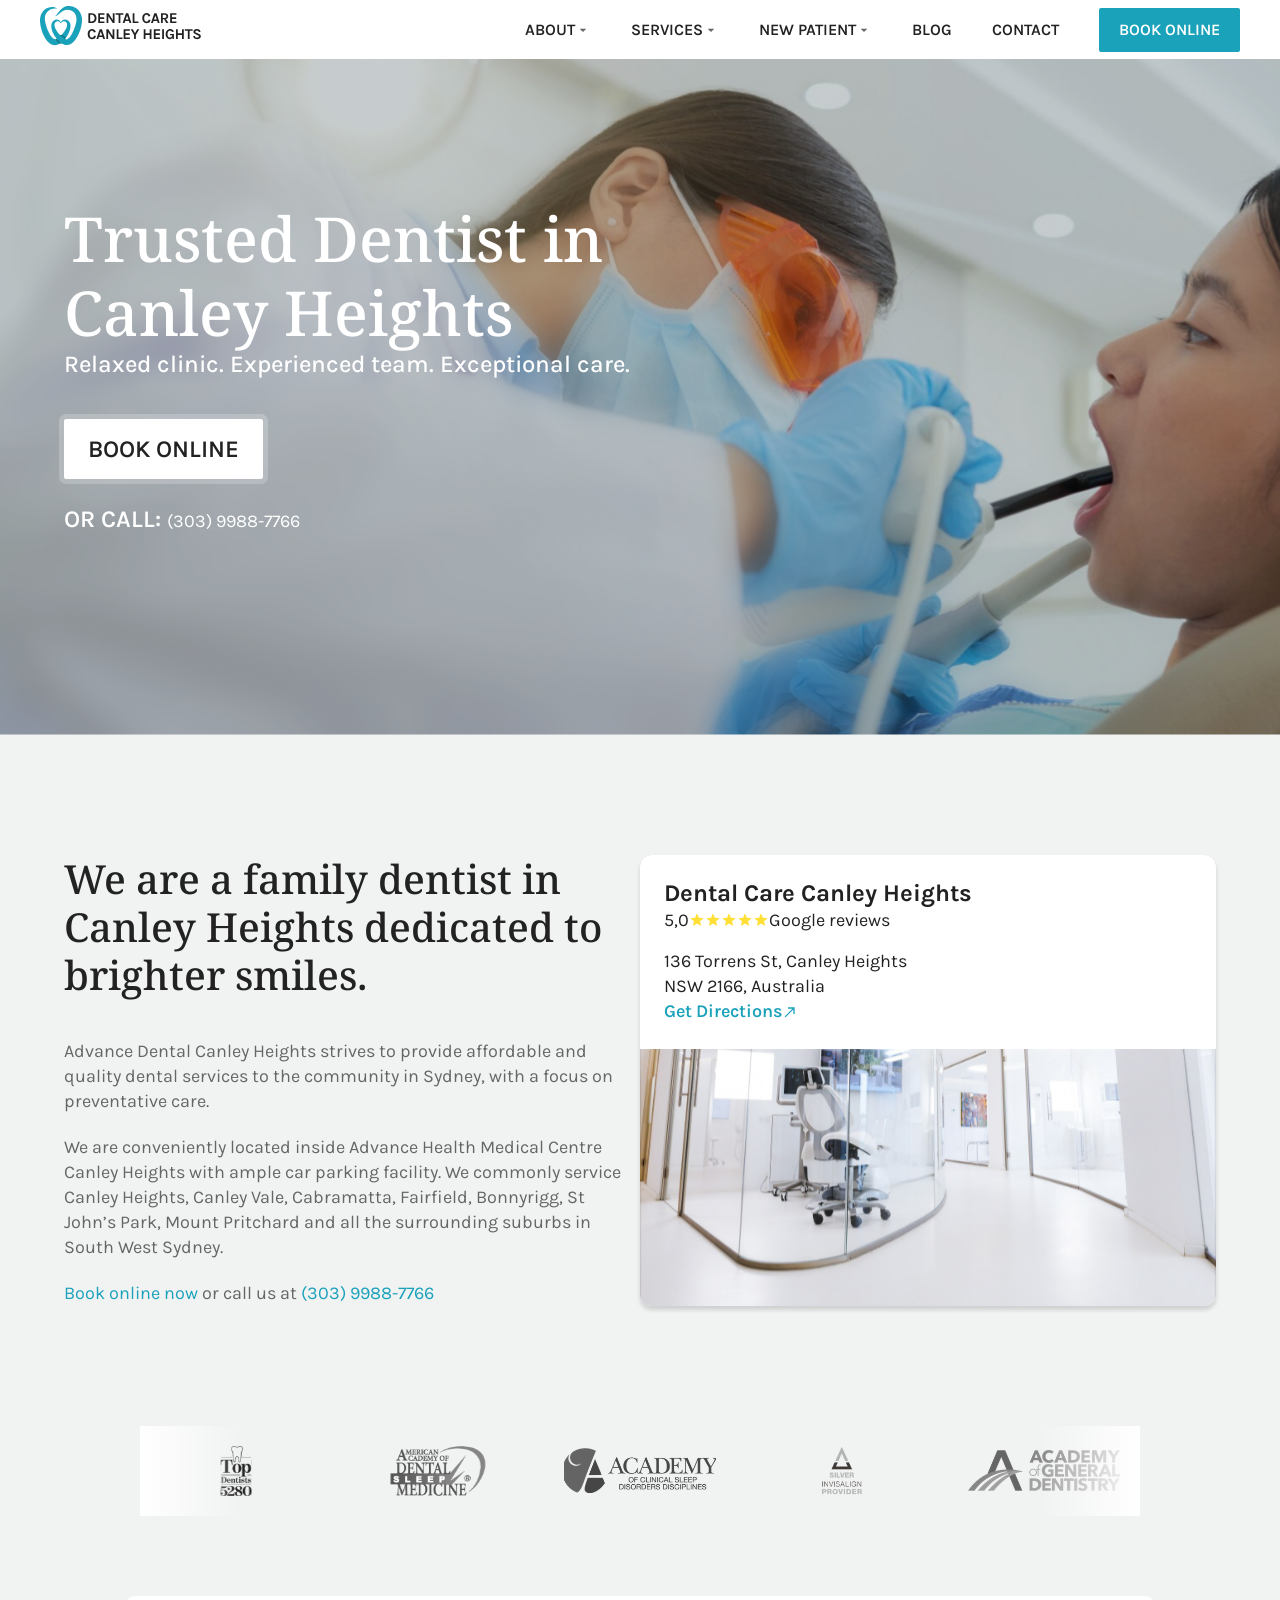
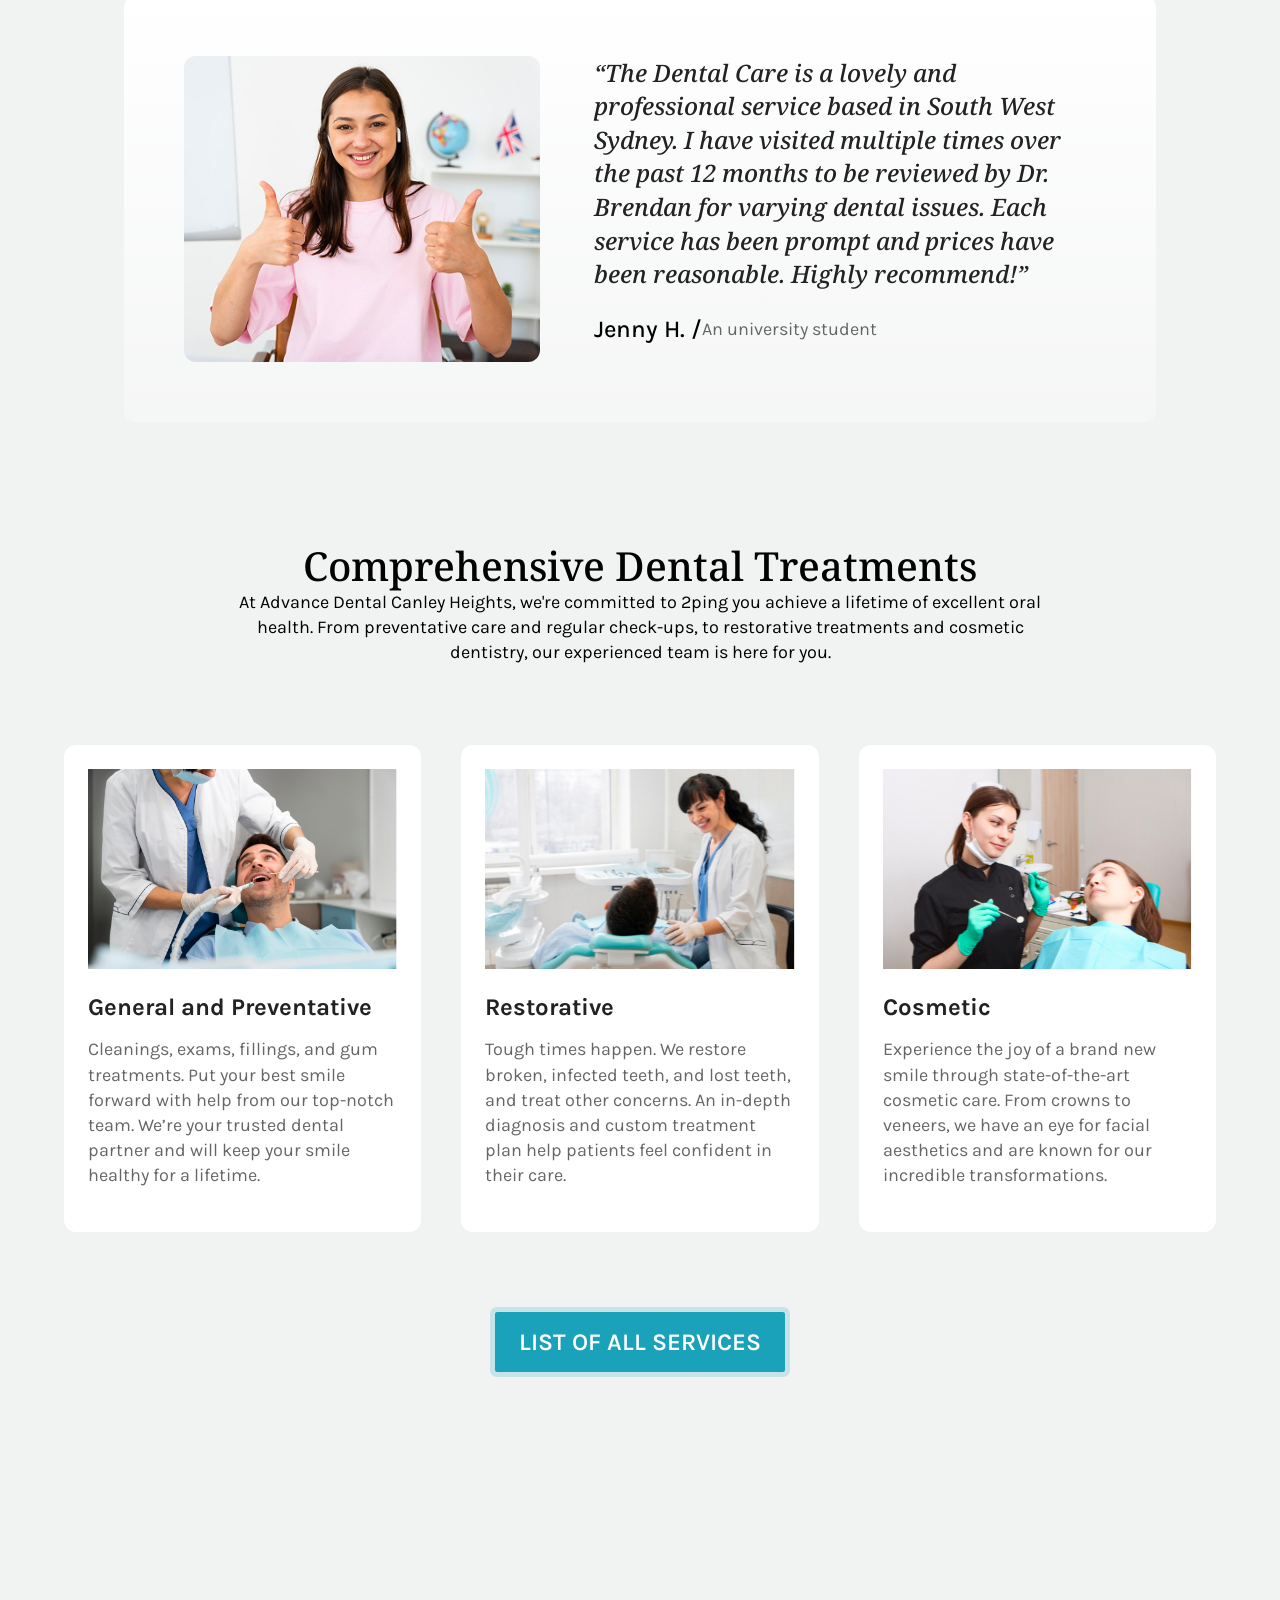
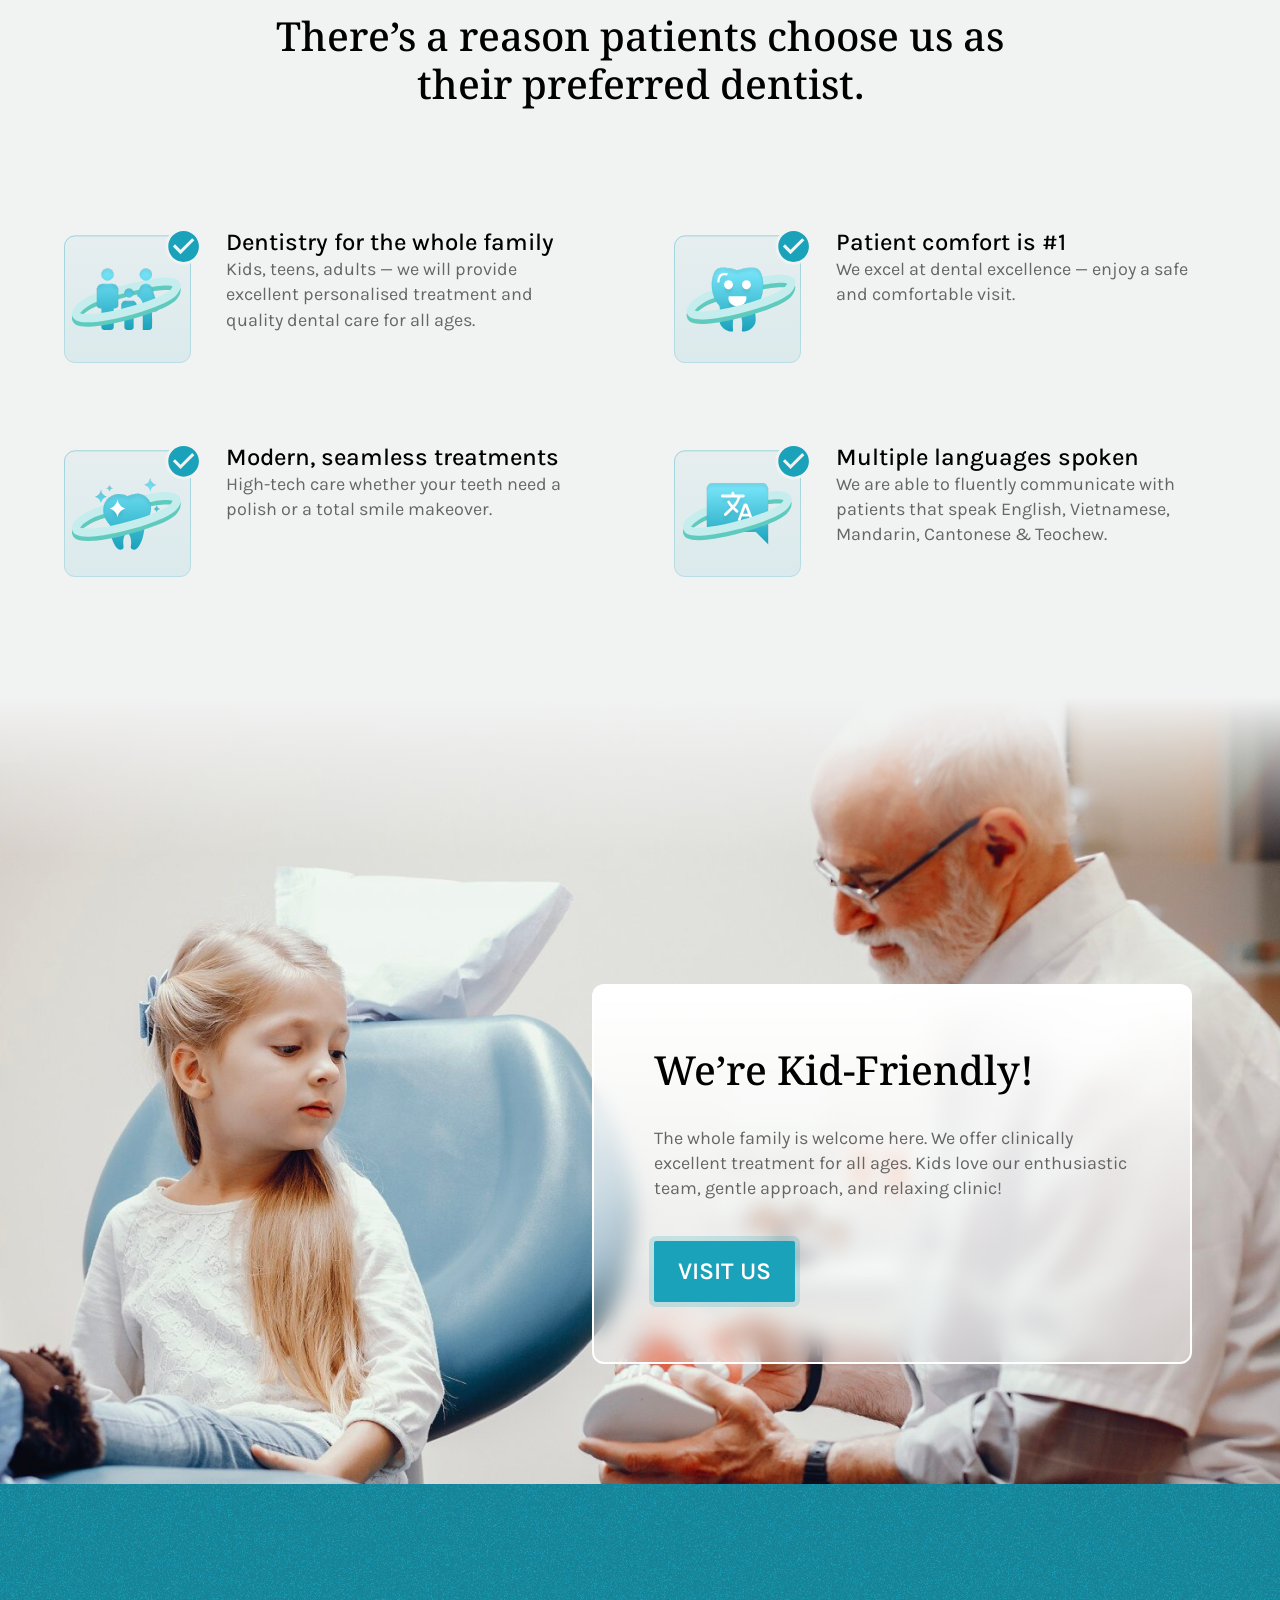
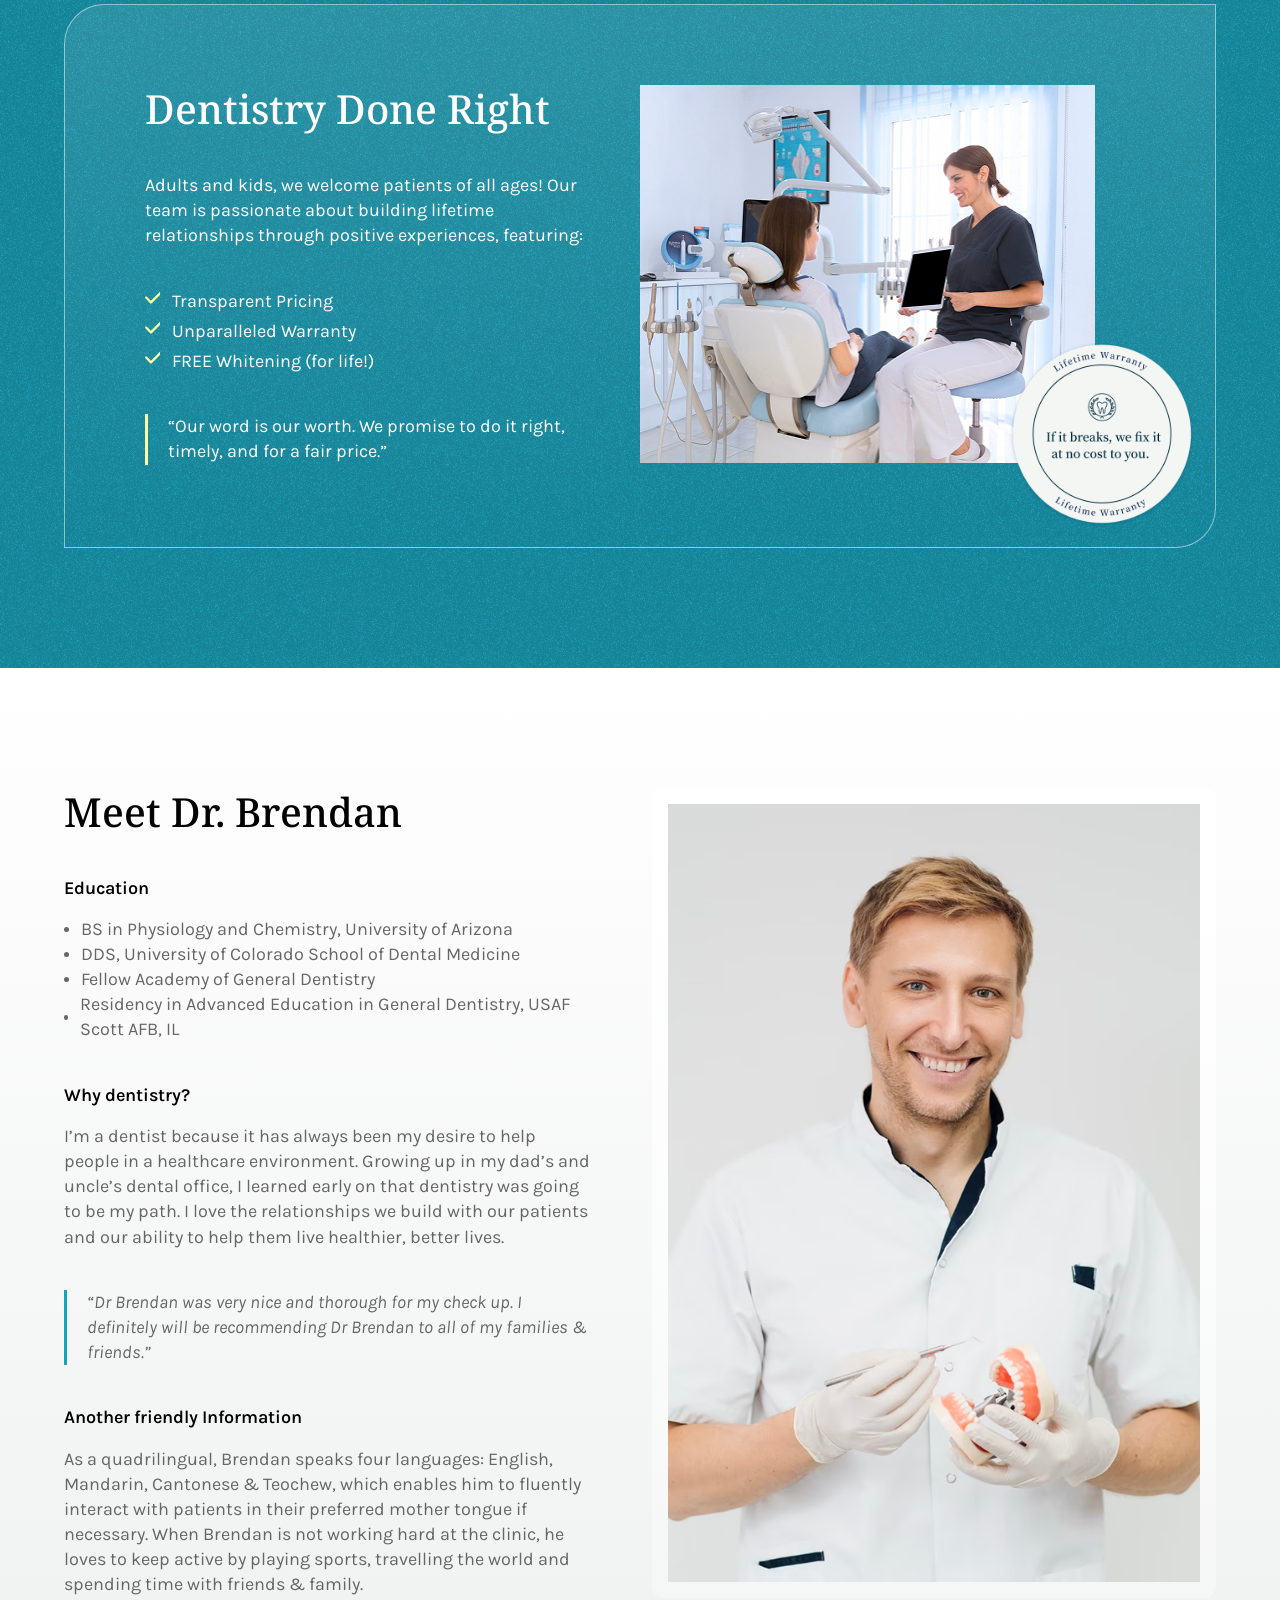
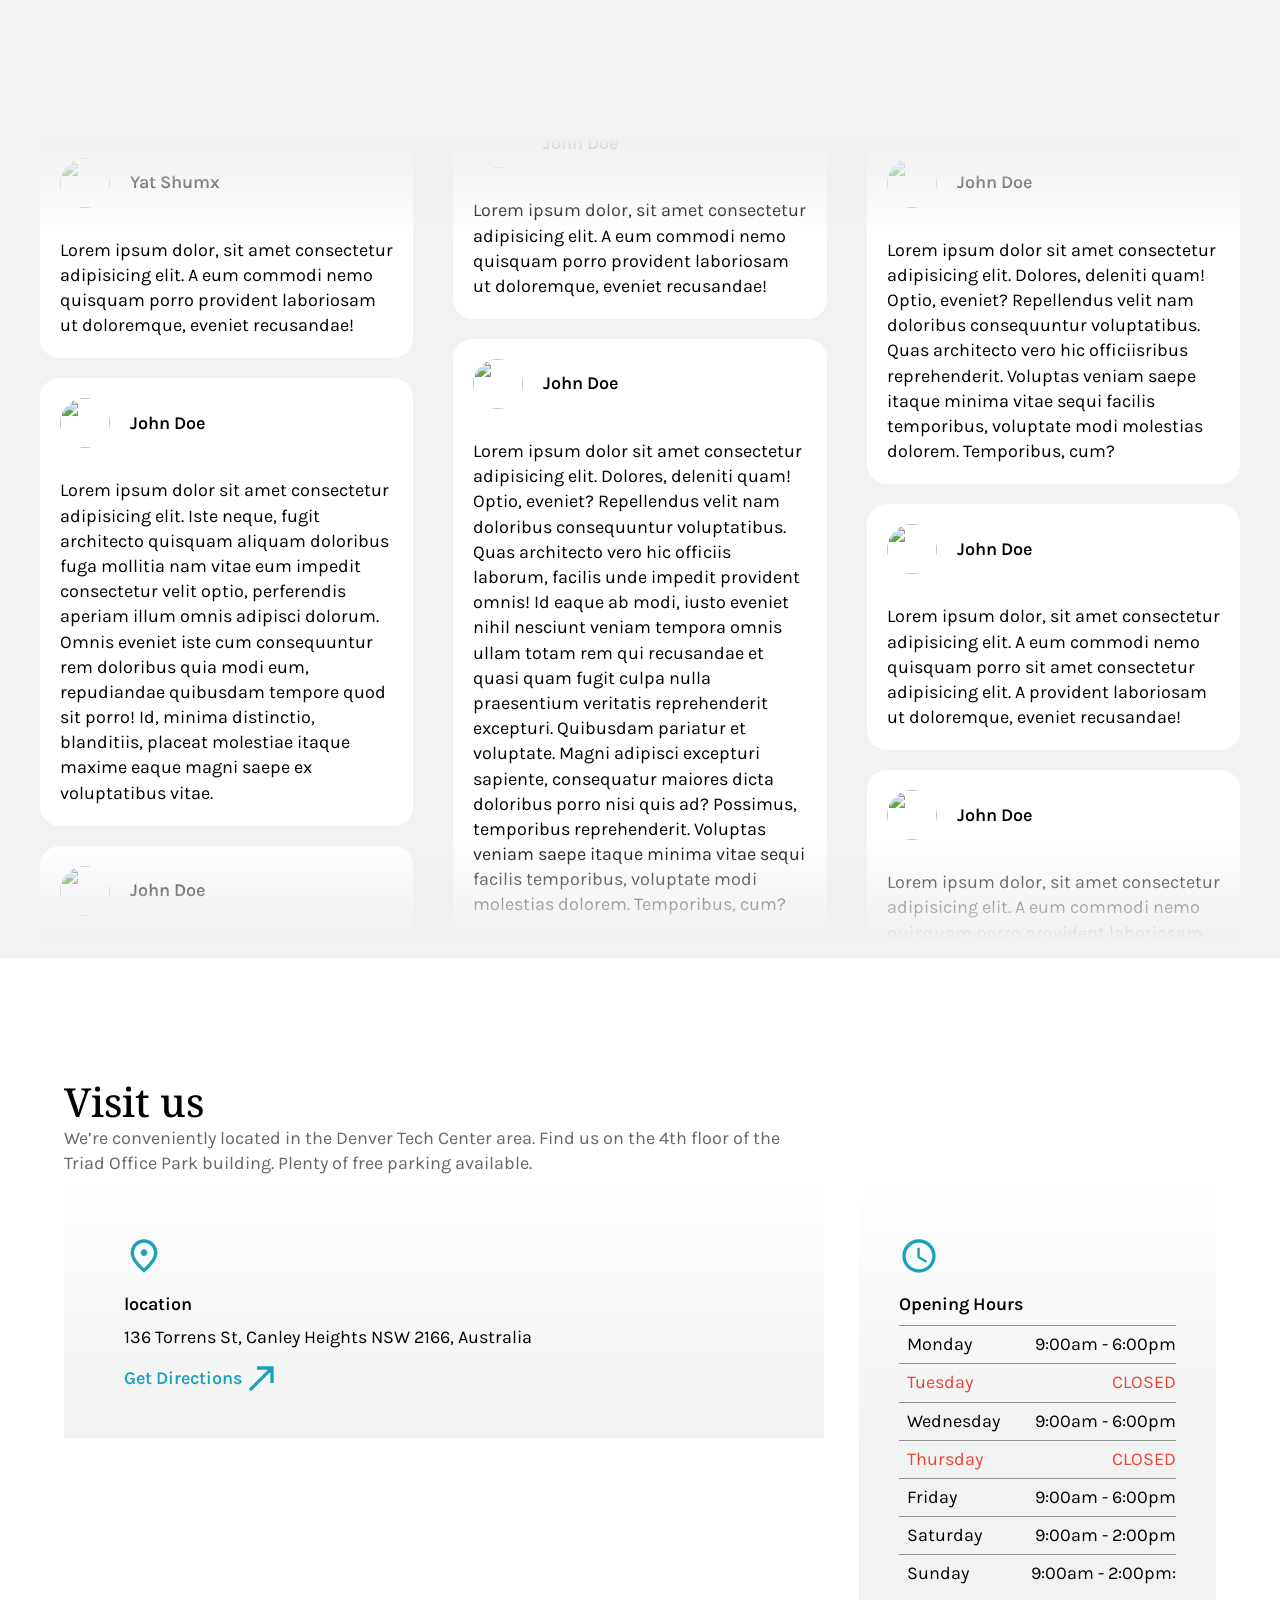
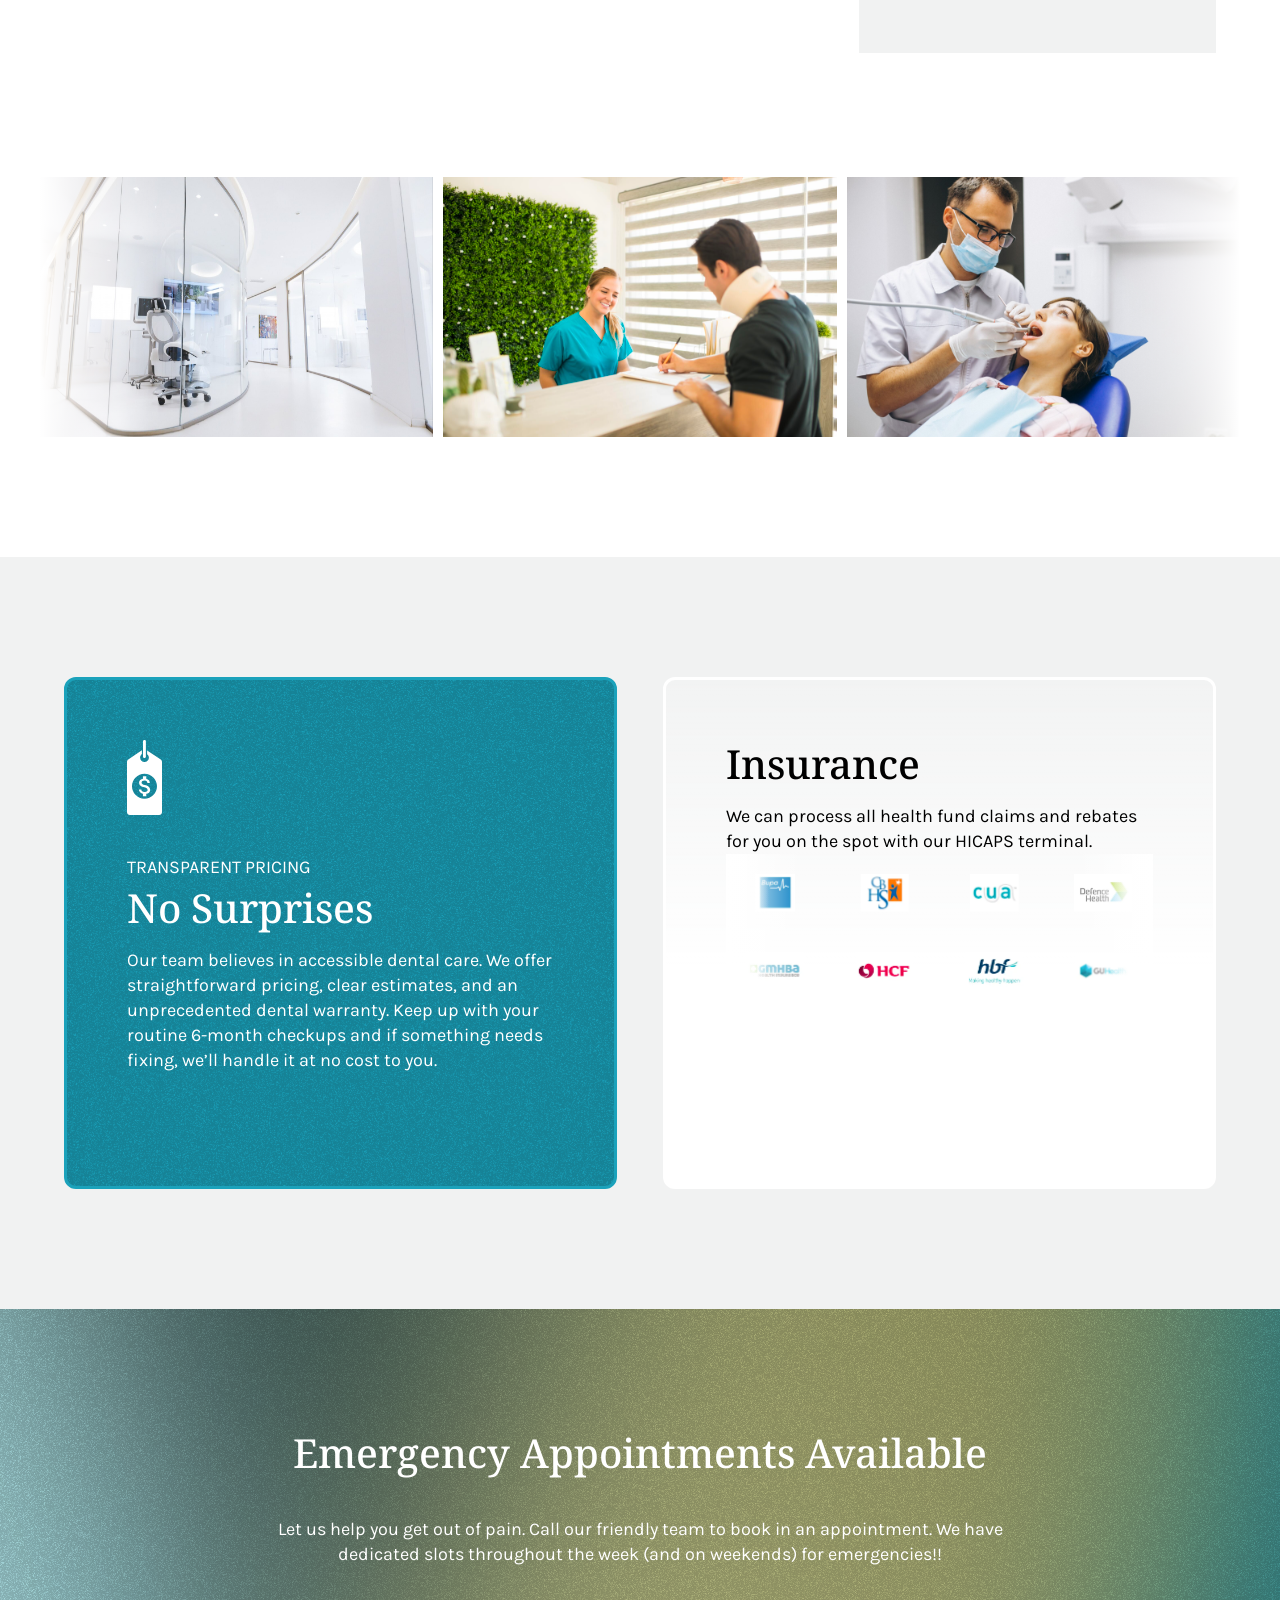
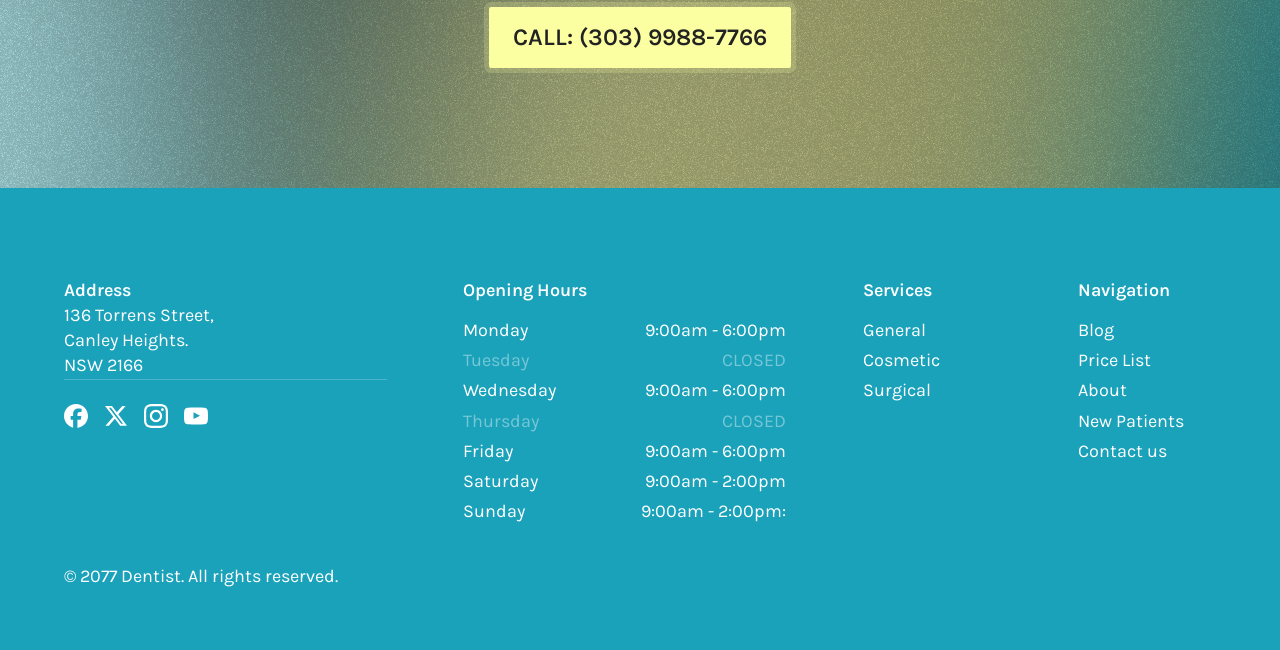
==== index.html @ 6cb570ab "Update index.html" ====
<!DOCTYPE html>
<html lang="en">

<head>
    <meta charset="UTF-8">
    <meta name="viewport" content="width=device-width, initial-scale=1.0">
    <title>Home 2</title>
    <link rel="stylesheet" href="/style/pages/home.css">
    <link rel="icon" type="image/png" href="/images/site-icone.svg">
</head>

<body>
    <header>
        <div class="box">
            <div class="logo">
                <a href="">
                    <img src="images/logo.svg" alt="">
                </a>
            </div>
            <div class="nav-button">
                <div class="dropdown">
                    <a href="/pages/about-the-clinic.html">about <img src="images/triengle.svg" alt=""></a>
                    <div class="dropdown-items">
                        <a href="/pages/about-price-guid.html">price-guid</a>
                        <a href="/pages/career.html">career</a>
                    </div>
                </div>
                <div class="dropdown">
                    <a href="/pages/service.html">Services <img src="images/triengle.svg" alt=""></a>
                    <div class="dropdown-items">
                        <a href="/pages/patient-comfort.html">patient comfort</a>
                        <a href="/pages/contact.html">contact</a>
                    </div>
                </div>
                <div class="dropdown">
                    <a href="">New Patient <img src="/images/triengle.svg" alt=""></a>
                    <div class="dropdown-items">
                        <a href="">service 1</a>
                        <a href="">service 2</a>
                        <a href="">service 3</a>
                    </div>
                </div> <a href="">Blog </a>
                <a href="/pages/contact.html">contact </a>
                <a class="btn btn-header">
                    Book Online
                </a>
            </div>
        </div>
    </header>
    <div class="hero">
        <div class="box">
            <div class="content">
                <div class="h1-p">
                    <h1>Trusted Dentist in Canley Heights</h1>
                    <p class="text-big">Relaxed clinic. Experienced team. Exceptional care.</p>
                </div>
                <div class="button-p">
                    <a href="/pages/contact.html" class="btn btn-main">Book online</a>
                    <p>Or call: <a href="tel:303099887766">(303) 9988-7766</a></p>
                </div>
            </div>
        </div>
    </div>
    <div class="assessments">
        <div class="box">
            <div class="left">
                <h2>We are a family dentist in Canley Heights dedicated to brighter smiles. </h2>
                <div class="p">
                    <p class="text">Advance Dental Canley Heights strives to provide affordable and quality dental
                        services to the
                        community in Sydney, with a focus on preventative care. </p>
                    <p class="text">We are conveniently located inside Advance Health Medical Centre Canley
                        Heights with
                        ample car
                        parking facility. We commonly service Canley Heights, Canley Vale, Cabramatta, Fairfield,
                        Bonnyrigg,
                        St John’s Park, Mount Pritchard and all the surrounding suburbs in South West Sydney.</p>
                    <p class="text"><a href="">Book online now</a> or call us at <a href="tel:303 9988-7766">(303)
                            9988-7766</a></p>
                </div>
            </div>
            <div class="right">
                <div class="item2">
                    <img src="/images/Dental Care Canley Heights.svg" alt="">
                </div>
                <div class="item">
                    <div class="top">
                        <h3>Dental Care Canley Heights</h3>
                        <p class="text">5,0 <img src="images/stars.svg"> Google reviews</p>
                    </div>
                    <div class="bottom">
                        <p class="text">136 Torrens St, Canley Heights NSW 2166, Australia</p>
                        <a href="">Get Directions <img src="images/arrow-top-right.svg" alt=""></a>
                    </div>
                </div>
            </div>
        </div>
    </div>
    <div id="main-slider">
        <div class="slider-wrapper">
            <div class="slider">
                <div class="slide"><img src="images/slider-img1.svg" alt=""></div>
                <div class="slide"><img src="images/slider-img2.svg" alt=""></div>
                <div class="slide"><img src="images/slider-img3.svg" alt=""></div>
                <div class="slide"><img src="images/slider-img4.svg" alt=""></div>
                <div class="slide"><img src="images/slider-img5.svg" alt=""></div>

                <div class="slide"><img src="images/slider-img1.svg" alt=""></div>
                <div class="slide"><img src="images/slider-img2.svg" alt=""></div>
                <div class="slide"><img src="images/slider-img3.svg" alt=""></div>
                <div class="slide"><img src="images/slider-img4.svg" alt=""></div>
                <div class="slide"><img src="images/slider-img5.svg" alt=""></div>
            </div>
        </div>
    </div>
    <div class="quote">
        <div class="box">
            <div class="left">
                <img src="images/Jenny-H.png" alt="">
            </div>
            <div class="right">
                <h5><span>“</span>The Dental Care is a lovely and professional service based in South West Sydney. I
                    have visited multiple times over the past 12 months to be reviewed by Dr. Brendan for varying
                    dental
                    issues. Each service has been prompt and prices have been reasonable. Highly recommend!”</h5>
                <div class="p">
                    <p class="text-big">Jenny H. /</p>
                    <p class="text">An university student</p>
                </div>
            </div>
        </div>
    </div>
    <div class="Dental-Treatments">
        <div class="box">
            <div class="h2-p">
                <h2>Comprehensive Dental Treatments</h2>
                <p class="text">At Advance Dental Canley Heights, we're committed to 2ping you achieve a lifetime
                    of excellent oral health. From preventative care and regular check-ups, to restorative
                    treatments and cosmetic dentistry, our experienced team is here for you.</p>
            </div>
            <div class="items">
                <div class="item"><img src="images/dental-image1.svg" alt="">
                    <div class="h3-p">
                        <h3>General and Preventative</h3>
                        <p class="text">Cleanings, exams, fillings, and gum treatments. Put your best smile forward with
                            help from our top-notch team. We’re your trusted dental partner and will keep your smile
                            healthy for a lifetime.</p>
                    </div>
                </div>
                <div class="item"><img src="images/dental-image2.svg" alt="">
                    <div class="h3-p">
                        <h3>Restorative </h3>
                        <p class="text">Tough times happen. We restore broken, infected teeth, and lost teeth, and treat
                            other concerns. An in-depth diagnosis and custom treatment plan help patients feel confident
                            in their care.</p>
                    </div>
                </div>
                <div class="item"><img src="images/dental-image3.svg" alt="">
                    <div class="h3-p">
                        <h3>Cosmetic</h3>
                        <p class="text">Experience the joy of a brand new smile through state-of-the-art cosmetic care.
                            From crowns to veneers, we have an eye for facial aesthetics and are known for our
                            incredible transformations.</p>
                    </div>
                </div>
            </div>
            <a href="/pages/contact.html" class="btn btn-secondary">List of all services</a>
        </div>
    </div>
    <div class="why-choose-us">
        <div class="box">
            <h2>There’s a reason patients choose us as their preferred dentist.</h2>
            <div class="items">
                <div class="item item4">
                    <img src="images/book-online-image1.svg" alt="">
                    <div class="text-big-text">
                        <p class="text-big">Dentistry for the whole family</p>
                        <p class="text">Kids, teens, adults — we will provide excellent personalised treatment and
                            quality dental care for all ages.</p>
                        </p>
                    </div>
                </div>
                <div class="item item4">
                    <img src="images/book-online-image2.svg" alt="">
                    <div class="text-big-text">
                        <p class="text-big">Patient comfort is #1</p>
                        <p class="text">We excel at dental excellence — enjoy a safe and comfortable visit.</p>
                    </div>
                </div>
                <div class="item item4">
                    <img src="images/book-online-image4.svg" alt="">
                    <div class="text-big-text">
                        <p class="text-big">Modern, seamless treatments</p>
                        <p class="text">High-tech care whether your teeth need a polish or a total smile makeover.
                        </p>
                    </div>
                </div>
                <div class="item item4">
                    <img src="images/book-online-image3.svg" alt="">
                    <div class="text-big-text">
                        <p class="text-big">Multiple languages spoken</p>
                        <p class="text">We are able to fluently communicate with patients that speak English,
                            Vietnamese, Mandarin, Cantonese & Teochew.</p>
                        </p>
                    </div>
                </div>
            </div>
        </div>
    </div>
    <div class="kid-friendly">
        <div class="box">
            <div class="item">
                <div class="h2-p">
                    <h2>We’re Kid-Friendly!</h2>
                    <p class="text">The whole family is welcome here. We offer clinically excellent treatment for
                        all ages. Kids love our enthusiastic team, gentle approach, and relaxing clinic!</p>
                </div>
                <a href="/pages/contact.html" class="btn btn-secondary">Visit Us</a>
            </div>
        </div>
    </div>
    <div class="Dentistry-Done-Right">
        <div class="box">
            <div class="left">
                <h2>Dentistry Done Right</h2>
                <p class="text">Adults and kids, we welcome patients of all ages! Our team is passionate about
                    building lifetime relationships through positive experiences, featuring:</p>
                <ul class="bullet-yellow">
                    <p class="text">Transparent Pricing</li>
                    <p class="text">Unparalleled Warranty</li>
                    <p class="text">FREE Whitening (for life!)</li>
                </ul>
                <div class="item">
                    <p class="text">“Our word is our worth. We promise to do it right, timely, and for a fair
                        price.”</p>
                </div>
            </div>
            <div class="right">
                <img src="images/Dentistry-done-right-img.png" alt="">
            </div>
            <div class="img">
                <img src="images/Dentistry-done-right-img2.svg" alt="">
            </div>
        </div>
    </div>
    <div class="Dr-Brendan">
        <div class="box">
            <div class="left">
                <h2>Meet Dr. Brendan</h2>
                <div class="text text1">
                    <h6>Education</h6>
                    <div class="li">
                        <li>BS in Physiology and Chemistry, University of Arizona</li>
                        <li>DDS, University of Colorado School of Dental Medicine</li>
                        <li>Fellow Academy of General Dentistry</li>
                        <li class="li4">Residency in Advanced Education in General Dentistry, USAF Scott AFB, IL
                        </li>
                    </div>
                </div>
                <div class="text text2">
                    <h6>Why dentistry?</h6>
                    <p class="text">
                        I’m a dentist because it has always been my desire to help people in a healthcare
                        environment. Growing up in my dad’s and uncle’s dental office, I learned early on that
                        dentistry was going to be my path. I love the relationships we build with our patients and
                        our ability to help them live healthier, better lives.
                    </p>
                </div>
                <div class="text text3">
                    <p class="text">“Dr Brendan was very nice and thorough for my check up. I definitely will be
                        recommending Dr Brendan to all of my families & friends.”</p>
                </div>
                <div class="text text4">
                    <h6>Another friendly Information</h6>
                    <p class="text">As a quadrilingual, Brendan speaks four languages: English, Mandarin, Cantonese
                        & Teochew, which enables him to fluently interact with patients in their preferred mother
                        tongue if necessary. When Brendan is not working hard at the clinic, he loves to keep active
                        by playing sports, travelling the world and spending time with friends & family.</p>
                </div>
            </div>
            <div class="right">
                <img src="images/Dr-Brendan-full-image.png" alt="">
            </div>
        </div>
    </div>
    <main>
        <div class="box">
            <div class="col col1">
                <div class="wrapper">
                    <div class="reviews">
                        <div class="review">
                            <div class="header"><img
                                    src="https://img.magnific.com/free-photo/portrait-white-man-isolated_53876-40306.jpg?semt=ais_hybrid&w=740&q=80"
                                    alt="">
                                <h6>Yat Shumx</h6>
                            </div>
                            <p class="text">Lorem ipsum dolor, sit amet consectetur adipisicing elit. A eum commodi nemo
                                quisquam
                                porro
                                provident laboriosam ut doloremque, eveniet recusandae!</p>
                        </div>
                        <div class="review">
                            <div class="header"><img
                                    src="https://img.magnific.com/free-photo/portrait-white-man-isolated_53876-40306.jpg?semt=ais_hybrid&w=740&q=80"
                                    alt="">
                                <h6>John Doe</h6>
                            </div>
                            <p class="text">Lorem ipsum dolor sit amet consectetur adipisicing elit. Iste neque, fugit
                                architecto
                                quisquam
                                aliquam doloribus fuga mollitia nam vitae eum impedit consectetur velit optio,
                                perferendis
                                aperiam illum omnis adipisci dolorum.
                                Omnis eveniet iste cum consequuntur rem doloribus quia modi eum, repudiandae quibusdam
                                tempore
                                quod sit porro! Id, minima distinctio, blanditiis, placeat molestiae itaque maxime eaque
                                magni
                                saepe ex voluptatibus vitae.</p>
                        </div>
                        <div class="review">
                            <div class="header"><img
                                    src="https://img.magnific.com/free-photo/portrait-white-man-isolated_53876-40306.jpg?semt=ais_hybrid&w=740&q=80"
                                    alt="">
                                <h6>John Doe</h6>
                            </div>
                            <p class="text">Lorem ipsum dolor sit amet consectetur adipisicing elit. Dolores, deleniti
                                quam! Optio,
                                eveniet?
                                Repellendus velit nam doloribus consequuntur voluptatibus. Quas architecto vero hic
                                officiis
                                laborum, facilis unde impedit provident omnis!
                                Id eaque ab modi, iusto eveniet nihil nesciunt veniam tempora omnis ullam totam rem qui
                                recusandae et quasi quam fugit culpa nulla praesentium veritatis reprehenderit
                                excepturi.
                                Quibusdam pariatur et voluptate.
                                Magni adipisci excepturi sapiente, consequatur maiores dicta doloribus porro nisi quis
                                ad?
                                Possimus, temporibus reprehenderit. Voluptas veniam saepe itaque minima vitae sequi
                                facilis
                                temporibus, voluptate modi molestias dolorem. Temporibus, cum?</p>
                        </div>
                        <div class="review">
                            <div class="header"><img
                                    src="https://img.magnific.com/free-photo/portrait-white-man-isolated_53876-40306.jpg?semt=ais_hybrid&w=740&q=80"
                                    alt="">
                                <h6>John Doe</h6>
                            </div>
                            <p class="text">Lorem ipsum dolor, sit amet consectetur adipisicing elit. A eum commodi nemo
                                quisquam
                                porro
                                provident laboriosam ut doloremque, eveniet recusandae!</p>
                        </div>
                    </div>
                    <div class="reviews">
                        <div class="review">
                            <div class="header"><img
                                    src="https://img.magnific.com/free-photo/portrait-white-man-isolated_53876-40306.jpg?semt=ais_hybrid&w=740&q=80"
                                    alt="">
                                <h6>John Doe</h6>
                            </div>
                            <p>Lorem ipsum dolor, sit amet consectetur adipisicing elit. A eum commodi nemo quisquam
                                porro
                                provident laboriosam ut doloremque, eveniet recusandae!</p>
                        </div>
                        <div class="review">
                            <div class="header"><img
                                    src="https://img.magnific.com/free-photo/portrait-white-man-isolated_53876-40306.jpg?semt=ais_hybrid&w=740&q=80"
                                    alt="">
                                <h6>John Doe</h6>
                            </div>
                            <p class="text">Lorem ipsum dolor sit amet consectetur adipisicing elit. Iste neque, fugit
                                architecto
                                quisquam
                                aliquam doloribus fuga mollitia nam vitae eum impedit consectetur velit optio,
                                perferendis
                                aperiam illum omnis adipisci dolorum.
                                Omnis eveniet iste cum consequuntur rem doloribus quia modi eum, repudiandae quibusdam
                                tempore
                                quod sit porro! Id, minima distinctio, blanditiis, placeat molestiae itaque maxime eaque
                                magni
                                saepe ex voluptatibus vitae.</p>
                        </div>
                        <div class="review">
                            <div class="header"><img
                                    src="https://img.magnific.com/free-photo/portrait-white-man-isolated_53876-40306.jpg?semt=ais_hybrid&w=740&q=80"
                                    alt="">
                                <h6>John Doe</h6>
                            </div>
                            <p class="text">Lorem ipsum dolor sit amet consectetur adipisicing elit. Dolores, deleniti
                                quam! Optio,
                                eveniet?
                                Repellendus velit nam doloribus consequuntur voluptatibus. Quas architecto vero hic
                                officiis
                                laborum, facilis unde impedit provident omnis!
                                Id eaque ab modi, iusto eveniet nihil nesciunt veniam tempora omnis ullam totam rem qui
                                recusandae et quasi quam fugit culpa nulla praesentium veritatis reprehenderit
                                excepturi.
                                Quibusdam pariatur et voluptate.
                                Magni adipisci excepturi sapiente, consequatur maiores dicta doloribus porro nisi quis
                                ad?
                                Possimus, temporibus reprehenderit. Voluptas veniam saepe itaque minima vitae sequi
                                facilis
                                temporibus, voluptate modi molestias dolorem. Temporibus, cum?</p>
                        </div>
                        <div class="review">
                            <div class="header"><img
                                    src="https://img.magnific.com/free-photo/portrait-white-man-isolated_53876-40306.jpg?semt=ais_hybrid&w=740&q=80"
                                    alt="">
                                <h6>John Doe</h6>
                            </div>
                            <p class="text">Lorem ipsum dolor, sit amet consectetur adipisicing elit. A eum commodi nemo
                                quisquam
                                porro
                                provident laboriosam ut doloremque, eveniet recusandae!</p>
                        </div>
                    </div>
                </div>
            </div>
            <div class="col col2">
                <div class="wrapper">
                    <div class="reviews">
                        <div class="review">
                            <div class="header"><img
                                    src="https://img.magnific.com/free-photo/portrait-white-man-isolated_53876-40306.jpg?semt=ais_hybrid&w=740&q=80"
                                    alt="">
                                <h6>John Doe</h6>
                            </div>
                            <p class="text">Lorem ipsum dolor sit amet consectetur adipisicing elit. Iste neque, fugit
                                architecto
                                quisquam
                                aliquam doloribus fuga mollitia nam vitae eum impedit consectetur velit optio,
                                perferendis
                                aperiam illum omnis adipisci dolorum.
                                Omnis eveniet iste cum consequuntur rem doloribus quia modi eum, repudiandae quibusdam
                                tempore
                                quod sit porro! Id, minima distinctio, blanditiis, placeat molestiae itaque maxime eaque
                                magni
                                saepe ex voluptatibus vitae.</p>
                        </div>
                        <div class="review">
                            <div class="header"><img
                                    src="https://img.magnific.com/free-photo/portrait-white-man-isolated_53876-40306.jpg?semt=ais_hybrid&w=740&q=80"
                                    alt="">
                                <h6>John Doe</h6>
                            </div>
                            <p>Lorem ipsum dolor, sit amet consectetur adipisicing elit. A eum commodi nemo quisquam
                                porro
                                provident laboriosam ut doloremque, eveniet recusandae!</p>
                        </div>
                        <div class="review">
                            <div class="header"><img
                                    src="https://img.magnific.com/free-photo/portrait-white-man-isolated_53876-40306.jpg?semt=ais_hybrid&w=740&q=80"
                                    alt="">
                                <h5>John Doe</h5>
                            </div>
                            <p class="text">Lorem ipsum dolor, sit amet consectetur adipisicing elit. A eum commodi nemo
                                quisquam
                                porro
                                provident laboriosam ut doloremque, eveniet recusandae!</p>
                        </div>
                        <div class="review">
                            <div class="header"><img
                                    src="https://img.magnific.com/free-photo/portrait-white-man-isolated_53876-40306.jpg?semt=ais_hybrid&w=740&q=80"
                                    alt="">
                                <h6>John Doe</h6>
                            </div>
                            <p class="text">Lorem ipsum dolor sit amet consectetur adipisicing elit. Dolores, deleniti
                                quam! Optio,
                                eveniet?
                                Repellendus velit nam doloribus consequuntur voluptatibus. Quas architecto vero hic
                                officiis
                                laborum, facilis unde impedit provident omnis!
                                Id eaque ab modi, iusto eveniet nihil nesciunt veniam tempora omnis ullam totam rem qui
                                recusandae et quasi quam fugit culpa nulla praesentium veritatis reprehenderit
                                excepturi.
                                Quibusdam pariatur et voluptate.
                                Magni adipisci excepturi sapiente, consequatur maiores dicta doloribus porro nisi quis
                                ad?
                                Possimus, temporibus reprehenderit. Voluptas veniam saepe itaque minima vitae sequi
                                facilis
                                temporibus, voluptate modi molestias dolorem. Temporibus, cum?</p>
                        </div>
                    </div>
                    <div class="reviews">
                        <div class="review">
                            <div class="header"><img
                                    src="https://img.magnific.com/free-photo/portrait-white-man-isolated_53876-40306.jpg?semt=ais_hybrid&w=740&q=80"
                                    alt="">
                                <h6>John Doe</h6>
                            </div>
                            <p class="text">Lorem ipsum dolor sit amet consectetur adipisicing elit. Iste neque, fugit
                                architecto
                                quisquam
                                aliquam doloribus fuga mollitia nam vitae eum impedit consectetur velit optio,
                                perferendis
                                aperiam illum omnis adipisci dolorum.
                                Omnis eveniet iste cum consequuntur rem doloribus quia modi eum, repudiandae quibusdam
                                tempore
                                quod sit porro! Id, minima distinctio, blanditiis, placeat molestiae itaque maxime eaque
                                magni
                                saepe ex voluptatibus vitae.</p>
                        </div>
                        <div class="review">
                            <div class="header"><img
                                    src="https://img.magnific.com/free-photo/portrait-white-man-isolated_53876-40306.jpg?semt=ais_hybrid&w=740&q=80"
                                    alt="">
                                <h6>John Doe</h6>
                            </div>
                            <p class="text">Lorem ipsum dolor, sit amet consectetur adipisicing elit. A eum commodi nemo
                                quisquam
                                porro
                                provident laboriosam ut doloremque, eveniet recusandae!</p>
                        </div>
                        <div class="review">
                            <div class="header"><img
                                    src="https://img.magnific.com/free-photo/portrait-white-man-isolated_53876-40306.jpg?semt=ais_hybrid&w=740&q=80"
                                    alt="">
                                <h6>John Doe</h6>
                            </div>
                            <p class="text">Lorem ipsum dolor, sit amet consectetur adipisicing elit. A eum commodi nemo
                                quisquam
                                porro
                                provident laboriosam ut doloremque, eveniet recusandae!</p>
                        </div>
                        <div class="review">
                            <div class="header"><img
                                    src="https://img.magnific.com/free-photo/portrait-white-man-isolated_53876-40306.jpg?semt=ais_hybrid&w=740&q=80"
                                    alt="">
                                <h6>John Doe</h6>
                            </div>
                            <p class="text">Lorem ipsum dolor sit amet consectetur adipisicing elit. Dolores, deleniti
                                quam! Optio,
                                eveniet?
                                Repellendus velit nam doloribus consequuntur voluptatibus. Quas architecto vero hic
                                officiis
                                laborum, facilis unde impedit provident omnis!
                                Id eaque ab modi, iusto eveniet nihil nesciunt veniam tempora omnis ullam totam rem qui
                                recusandae et quasi quam fugit culpa nulla praesentium veritatis reprehenderit
                                excepturi.
                                Quibusdam pariatur et voluptate.
                                Magni adipisci excepturi sapiente, consequatur maiores dicta doloribus porro nisi quis
                                ad?
                                Possimus, temporibus reprehenderit. Voluptas veniam saepe itaque minima vitae sequi
                                facilis
                                temporibus, voluptate modi molestias dolorem. Temporibus, cum?</p>
                        </div>
                    </div>
                </div>
            </div>
            <div class="col col3">
                <div class="wrapper">
                    <div class="reviews">
                        <div class="review">
                            <div class="header"><img
                                    src="https://img.magnific.com/free-photo/portrait-white-man-isolated_53876-40306.jpg?semt=ais_hybrid&w=740&q=80"
                                    alt="">
                                <h6>John Doe</h6>
                            </div>
                            <p class="text">Lorem ipsum dolor sit amet consectetur adipisicing elit. Dolores, deleniti
                                quam! Optio,
                                eveniet?
                                Repellendus velit nam doloribus consequuntur voluptatibus. Quas architecto vero hic
                                officiisribus reprehenderit. Voluptas veniam saepe itaque minima vitae sequi
                                facilis
                                temporibus, voluptate modi molestias dolorem. Temporibus, cum?</p>
                        </div>
                        <div class="review">
                            <div class="header"><img
                                    src="https://img.magnific.com/free-photo/portrait-white-man-isolated_53876-40306.jpg?semt=ais_hybrid&w=740&q=80"
                                    alt="">
                                <h6>John Doe</h6>
                            </div>
                            <p class="text">Lorem ipsum dolor, sit amet consectetur adipisicing elit. A eum commodi nemo
                                quisquam
                                porro
                                sit amet consectetur adipisicing elit. A
                                provident laboriosam ut doloremque, eveniet recusandae!</p>
                        </div>
                        <div class="review">
                            <div class="header"><img
                                    src="https://img.magnific.com/free-photo/portrait-white-man-isolated_53876-40306.jpg?semt=ais_hybrid&w=740&q=80"
                                    alt="">
                                <h6>John Doe</h6>
                            </div>
                            <p class="text">Lorem ipsum dolor, sit amet consectetur adipisicing elit. A eum commodi nemo
                                quisquam
                                porro
                                provident laboriosam ut
                                ipsum dolor, sit amet consectetur adipisicing elit. A eum commodi nemo quisquam
                                porro doloremque, eveniet recusandae!</p>
                        </div>
                        <div class="review">
                            <div class="header"><img
                                    src="https://img.magnific.com/free-photo/portrait-white-man-isolated_53876-40306.jpg?semt=ais_hybrid&w=740&q=80"
                                    alt="">
                                <h6>John Doe</h6>
                            </div>
                            <p class="text">Lorem ipsum dolor sit amet consectetur adipisicing elit. Iste neque, fugit
                                architecto
                                quisquam
                                aliquam doloribus fuga mollitia nam vitae eum impedit consectetur velit optio,
                                perferendis vitae.</p>
                        </div>
                    </div>
                    <div class="reviews">
                        <div class="review">
                            <div class="header"><img
                                    src="https://img.magnific.com/free-photo/portrait-white-man-isolated_53876-40306.jpg?semt=ais_hybrid&w=740&q=80"
                                    alt="">
                                <h6>John Doe</h6>
                            </div>
                            <p class="text">Lorem ipsum dolor sit amet consectetur adipisicing elit. Dolores, deleniti
                                quam! Optio,
                                eveniet?
                                Repellendus velit nam doloribus consequuntur voluptatibus. Quas architecto vero hic
                                officiisribus reprehenderit. Voluptas veniam saepe itaque minima vitae sequi
                                facilis
                                temporibus, voluptate modi molestias dolorem. Temporibus, cum?</p>
                        </div>
                        <div class="review">
                            <div class="header"><img
                                    src="https://img.magnific.com/free-photo/portrait-white-man-isolated_53876-40306.jpg?semt=ais_hybrid&w=740&q=80"
                                    alt="">
                                <h6>John Doe</h6>
                            </div>
                            <p class="text">Lorem ipsum dolor, sit amet consectetur adipisicing elit. A eum commodi nemo
                                quisquam
                                porro
                                sit amet consectetur adipisicing elit. A
                                provident laboriosam ut doloremque, eveniet recusandae!</p>
                        </div>
                        <div class="review">
                            <div class="header"><img
                                    src="https://img.magnific.com/free-photo/portrait-white-man-isolated_53876-40306.jpg?semt=ais_hybrid&w=740&q=80"
                                    alt="">
                                <h5>John Doe</h5>
                            </div>
                            <p class="text">Lorem ipsum dolor, sit amet consectetur adipisicing elit. A eum commodi nemo
                                quisquam
                                porro
                                provident laboriosam ut
                                ipsum dolor, sit amet consectetur adipisicing elit. A eum commodi nemo quisquam
                                porro doloremque, eveniet recusandae!</p>
                        </div>
                        <div class="review">
                            <div class="header"><img
                                    src="https://img.magnific.com/free-photo/portrait-white-man-isolated_53876-40306.jpg?semt=ais_hybrid&w=740&q=80"
                                    alt="">
                                <h6>John Doe</h6>
                            </div>
                            <p class="text">Lorem ipsum dolor sit amet consectetur adipisicing elit. Iste neque, fugit
                                architecto
                                quisquam
                                aliquam doloribus fuga mollitia nam vitae eum impedit consectetur velit optio,
                                perferendis vitae.</p>
                        </div>
                    </div>
                </div>
            </div>
        </div>
    </main>
    <div class="visit-us">
        <div class="box">
            <div class="h2-p">
                <h2>Visit us</h2>
                <p class="text">We’re conveniently located in the Denver Tech Center area. Find us on the 4th floor of
                    the Triad Office Park building. Plenty of free parking available.</p>
            </div>
            <div class="iframe">
                <div class="item">
                    <div class="top">
                        <img src="images/map.svg" alt="">
                        <div class="p-a">
                            <h6>location</h6>
                            <p class="text">136 Torrens St, Canley Heights NSW 2166, Australia</p>
                            <a href="">Get Directions <img src="images/arrow-top-right.svg" alt=""></a>
                        </div>

                    </div>
                    <div class="bottom">
                        <iframe id="map" width="643px" height="226" loading="lazy" allowfullscreen
                            src="https://www.google.com/maps/embed/v1/place?key=AIzaSyBFw0Qbyq9zTFTd-tUY6dZWTgaQzuU17R8&q=136%20Torrens%20St%2C%20Canley%20Heights%20NSW%202166%2C%20Australia&zoom=10&maptype=roadmap"></iframe>
                    </div>
                </div>
                <div class="item2">
                    <img src="images/clock.svg" alt="">
                    <div class="opening-hours">
                        <h6>Opening Hours</h6>
                        <div class="ps">
                            <div class="row">
                                <p class="text">Monday</p>
                                <p class="text text2">9:00am - 6:00pm</p>
                            </div>
                            <div class="row row2">
                                <p class="text">Tuesday</p>
                                <p class="text text2">CLOSED</p>
                            </div>
                            <div class="row">
                                <p class="text">Wednesday</p>
                                <p class="text text2">9:00am - 6:00pm</p>
                            </div>
                            <div class="row row2">
                                <p class="text">Thursday</p>
                                <p class="text text2">CLOSED</p>
                            </div>
                            <div class="row row">
                                <p class="text">Friday
                                </p>
                                <p class="text text2">9:00am - 6:00pm</p>
                            </div>
                            <div class="row row">
                                <p class="text">Saturday
                                </p>
                                <p class="text text2">9:00am - 2:00pm</p>
                            </div>
                            <div class="row row">
                                <p class="text">Sunday
                                </p>
                                <p class="text text2">9:00am - 2:00pm:</p>
                            </div>
                        </div>
                    </div>
                </div>
            </div>
        </div>
        <div id="main-slider2">
            <div class="slider-wrapper">
                <div class="slider">
                    <div class="slide"><img src="images/Dental Care Canley Heights.svg" alt=""></div>
                    <div class="slide"><img src="images/slider2-img4.svg" alt=""></div>
                    <div class="slide"><img src="images/slider2-img.svg" alt=""></div>
                    <div class="slide"><img src="images/slider2-img2.svg" alt=""></div>
                    <div class="slide"><img src="images/slider2-img3.svg" alt=""></div>

                    <div class="slide"><img src="images/Dental Care Canley Heights.svg" alt=""></div>
                    <div class="slide"><img src="images/slider2-img4.svg" alt=""></div>
                    <div class="slide"><img src="images/slider2-img.svg" alt=""></div>
                    <div class="slide"><img src="images/slider2-img2.svg" alt=""></div>
                    <div class="slide"><img src="images/slider2-img3.svg" alt=""></div>
                </div>
            </div>
        </div>
    </div>
    <div class="insurance-no-surprises">
        <div class="box">
            <div class="left">
                <img src="images/Exclude.svg" alt="">
                <div class="text">
                    <div class="h2-p">
                        <p class="text">TRANSPARENT PRICING</p>
                        <h2>No Surprises</h2>
                    </div>
                    <p class="text">Our team believes in accessible dental care. We offer straightforward pricing, clear
                        estimates, and an unprecedented dental warranty. Keep up with your routine 6-month checkups and
                        if something needs fixing, we’ll handle it at no cost to you.</p>
                </div>
            </div>
            <div class="right">
                <div class="h2-p">
                    <h2>Insurance</h2>
                    <p class="text">We can process all health fund claims and rebates for you on the spot with our
                        HICAPS terminal.</p>
                </div>
                <div class="images">
                    <div class="overlay"></div>
                    <div class="overlay2"></div>
                    <div id="main-slider3">
                        <div class="slider-wrapper">
                            <div class="slider">
                                <div class="slide"><img src="/images/insurance-img1.svg" alt=""></div>
                                <div class="slide"><img src="/images/insurance-img2.svg" alt=""></div>
                                <div class="slide"><img src="/images/insurance-img3.svg" alt=""></div>
                                <div class="slide"><img src="/images/insurance-img4.svg" alt=""></div>
                                <div class="slide"><img src="/images/insurance-img5.svg" alt=""></div>
                                <div class="slide"><img src="/images/insurance-img6.svg" alt=""></div>

                                <div class="slide"><img src="/images/insurance-img1.svg" alt=""></div>
                                <div class="slide"><img src="/images/insurance-img2.svg" alt=""></div>
                                <div class="slide"><img src="/images/insurance-img3.svg" alt=""></div>
                                <div class="slide"><img src="/images/insurance-img4.svg" alt=""></div>
                                <div class="slide"><img src="/images/insurance-img5.svg" alt=""></div>
                                <div class="slide"><img src="/images/insurance-img6.svg" alt=""></div>
                            </div>
                        </div>
                    </div>
                    <div id="main-slider3" class="reversed">
                        <div class="slider-wrapper">
                            <div class="slider">
                                <div class="slide"><img src="/images/insurance-img7.svg" alt=""></div>
                                <div class="slide"><img src="/images/insurance-img8.svg" alt=""></div>
                                <div class="slide"><img src="/images/insurance-img9.svg" alt=""></div>
                                <div class="slide"><img src="/images/insurance-img10.svg" alt=""></div>
                                <div class="slide"><img src="/images/insurance-img11.svg" alt=""></div>
                                <div class="slide"><img src="/images/insurance-img12.svg" alt=""></div>

                                <div class="slide"><img src="/images/insurance-img7.svg" alt=""></div>
                                <div class="slide"><img src="/images/insurance-img8.svg" alt=""></div>
                                <div class="slide"><img src="/images/insurance-img9.svg" alt=""></div>
                                <div class="slide"><img src="/images/insurance-img10.svg" alt=""></div>
                                <div class="slide"><img src="/images/insurance-img11.svg" alt=""></div>
                                <div class="slide"><img src="/images/insurance-img12.svg" alt=""></div>
                            </div>
                        </div>
                    </div>
                    <div id="main-slider3">
                        <div class="slider-wrapper">
                            <div class="slider">
                                <div class="slide"><img src="/images/Insurance-img13.svg" alt=""></div>
                                <div class="slide"><img src="/images/Insurance-img14.svg" alt=""></div>
                                <div class="slide"><img src="/images/Insurance-img15.svg" alt=""></div>
                                <div class="slide"><img src="/images/Insurance-img16.svg" alt=""></div>
                                <div class="slide"><img src="/images/Insurance-img17.svg" alt=""></div>
                                <div class="slide"><img src="/images/Insurance-img18.svg" alt=""></div>

                                <div class="slide"><img src="/images/Insurance-img13.svg" alt=""></div>
                                <div class="slide"><img src="/images/Insurance-img14.svg" alt=""></div>
                                <div class="slide"><img src="/images/Insurance-img15.svg" alt=""></div>
                                <div class="slide"><img src="/images/Insurance-img16.svg" alt=""></div>
                                <div class="slide"><img src="/images/Insurance-img17.svg" alt=""></div>
                                <div class="slide"><img src="/images/Insurance-img18.svg" alt=""></div>
                            </div>
                        </div>
                    </div>
                </div>
            </div>
        </div>
    </div>
    <div class="cta">
        <div class="box">
            <div class="text">
                <h2>Emergency Appointments Available</h2>
                <p class="text">Let us help you get out of pain. Call our friendly team to book in an appointment. We
                    have dedicated slots throughout the week (and on weekends) for emergencies!!</p>
                <a href="tel:(303) 9988-7766" class="btn btn-cta">Call: (303) 9988-7766</a>
            </div>
        </div>
    </div>
    <footer>
        <div class="box">
            <div class="top">
                <div class="col1">
                    <h6>Address</h6>
                    <p class="text">
                        136 Torrens Street,<br>
                        Canley Heights. <br>
                        NSW 2166 <br>
                    </p>
                    <div class="icons">
                        <img src="images/footer-icon4.svg" alt="">
                        <img src="images/footer-icon1.svg" alt="">
                        <img src="images/footer-icon2.svg" alt="">
                        <img src="images/footer-icon3.svg" alt="">
                    </div>
                </div>
                <div class="col2">
                    <h6>Opening Hours</h6>
                    <div class="hours">
                        <div class="row">
                            <p class="text">Monday</p>
                            <p class="text text2">9:00am - 6:00pm</p>
                        </div>
                        <div class="row2">
                            <p class="text">Tuesday</p>
                            <p class="text text2">CLOSED</p>
                        </div>
                        <div class="row">
                            <p class="text">Wednesday</p>
                            <p class="text text2">9:00am - 6:00pm</p>
                        </div>
                        <div class="row2">
                            <p class="text">Thursday</p>
                            <p class="text text2">CLOSED</p>
                        </div>
                        <div class="row">
                            <p class="text">Friday
                            </p>
                            <p class="text text2">9:00am - 6:00pm</p>
                        </div>
                        <div class="row">
                            <p class="text">Saturday
                            </p>
                            <p class="text text2">9:00am - 2:00pm</p>
                        </div>
                        <div class="row">
                            <p class="text">Sunday
                            </p>
                            <p class="text text2">9:00am - 2:00pm:</p>
                        </div>
                    </div>
                </div>
                <div class="col3">
                    <h6>Services</h6>
                    <div class="hours">
                        <a href="">General</a>
                        <a href="">Cosmetic</a>
                        <a href="">Surgical</a>
                    </div>
                </div>
                <div class="col3">
                    <h6>Navigation</h6>
                    <div class="hours">
                        <a href="">Blog</a>
                        <a href="">Price List</a>
                        <a href="">About</a>
                        <a href="">New Patients</a>
                        <a href="">Contact us</a>
                    </div>
                </div>
            </div>
            <div class="bottom">
                <p class="text">© 2077 Dentist. All rights reserved.</p>
            </div>
        </div>
    </footer>
    <div class="mobile-menu">
        <div class="box">
            <div class="menu">
                <div id="humburger-menu">
                    <label>
                        <input type="radio" name="check" id="mobile-checkbox">
                        <img src="/images/humburger-menu.svg" alt="">
                </div> <a class="tel" href="tel:303099887766"><img src="/images/tel.svg" alt=""></a>
                </label>
                <div class="btn">
                    <a href="/pages/contact.html" class="btn btn-secondary">book online</a>
                </div>
            </div>
        </div>
    </div>
    <div id="popup">
        <div class="box">
            <div class="top">
                <div class="logo">
                    <a href="/">
                        <img src="/images/logo.svg" alt="">
                    </a>
                </div>
                <div class="close">
                    <input class="crose" type="radio" name="check" src="/images/logo.svg">
                </div>
            </div>

            <div id="center">
                <div class="faq">
                    <div class="question">
                        <label>
                            <input type="checkbox" name="faq">
                            <a href="">about</a>
                            <img src="/images/triengle.svg" alt="">
                        </label>
                    </div>
                    <div class="answer">
                        <div class="row row1">
                            <a href="/pages/about-the-clinic.html"><img src="/images/arrow-right.svg" alt=""> The
                                Clinic</a>
                        </div>
                        <div class="row">
                            <a href="/pages/about-price-guid.html"><img src="/images/arrow-right.svg" alt="">
                                price-guid</a>
                        </div>
                        <div class="row">
                            <a href="/pages/career.html"><img src="/images/arrow-right.svg" alt=""> career</a>
                        </div>
                    </div>
                </div>
                <div class="faq">
                    <div class="question">
                        <label>
                            <input type="checkbox" name="faq">
                            <a href="">services</a>
                            <img src="/images/triengle.svg" alt="">
                        </label>
                    </div>
                    <div class="answer">
                        <div class="row row1">
                            <a href="/pages/service.html"><img src="/images/arrow-right.svg" alt="">
                                services</a>
                        </div>
                        <div class="row">
                            <a href="/pages/patient-comfort.html"><img src="/images/arrow-right.svg" alt=""> patient
                                comfort</a>
                        </div>
                        <div class="row">
                            <a href="/pages/contact.html"><img src="/images/arrow-right.svg" alt=""> contact</a>
                        </div>
                    </div>
                </div>
                <div class="faq">
                    <div class="question">
                        <label>
                            <input type="checkbox" name="faq">
                            <a href="">new patient</a>
                            <img src="/images/triengle.svg" alt="">
                        </label>
                    </div>
                    <div class="answer">
                        <div class="row row1">
                            <a href="/pages/about-the-clinic.html"><img src="/images/arrow-right.svg" alt=""> service
                                1</a>
                        </div>
                        <div class="row">
                            <a href="/pages/about-price-guid.html"><img src="/images/arrow-right.svg" alt=""> service
                                2</a>
                        </div>
                        <div class="row">
                            <a href="/pages/career.html"><img src="/images/arrow-right.svg" alt=""> service 3</a>
                        </div>
                    </div>
                </div>
                <div class="faq">
                    <div class="question">
                        <label>
                            <a href="">blog</a>
                        </label>
                    </div>
                </div>
                <div class="faq">
                    <div class="question">
                        <label>
                            <a href="/pages/contact.html">contact</a>
                        </label>
                    </div>
                </div>
            </div>
            <div class="bottom">
                <a class="tel" href="tel:303099887766"><img src="/images/tel.svg" alt="">call</a>
                <a href="/pages/contact.html" class="btn btn-secondary">book online</a>
            </div>
        </div>
    </div>
</body>

</html>
---- style/pages/home.css ----
@import url(/style/main.css);
/* -------------------------media-1024px--------------------- */

img {
    width: 100%;
}

.hero {
    background-image: url(/images/hero-bgr.png);
}

/* --------------------------------assessments--------------------------------- */
.assessments {
    padding: 120px 20px;
}

.assessments .right .top h3 {
    white-space: nowrap;
    font-weight: 700;
}

.assessments .box {
    max-width: 1152px;
    margin: 0 auto;
    display: flex;
    justify-content: space-between;
}

.assessments .left {
    width: 100%;
    display: flex;
    flex-direction: column;
    gap: 40px;
}

.assessments .right {
    width: 100%;
    background-image: url(/images/Dental\ Care\ Canley\ Heights.svg);
    background-size: cover;
    background-position: center;
    background-repeat: no-repeat;
    box-shadow: 0 4px 4px 0 #00000024;
    border-radius: 12px;
}

.assessments .right .item2 {
    display: none;
}

.assessments h2 {
    color: var(--black);
}

.assessments p {
    color: var(--gray);
}

.assessments .p {
    display: flex;
    flex-direction: column;
    gap: 20px;
}

.assessments .left .text a {
    color: var(--blue);
    text-decoration: none;
}

.assessments .right .item {
    background-color: var(--white);
    width: 100%;
    padding: 24px;
    border-radius: 12px 12px 0 0;
    display: flex;
    flex-direction: column;
    gap: 16px;
}

.assessments .right .item .bottom {
    display: flex;
    flex-direction: column;
}

.assessments .right .item .top,
.assessments .right .item .bottom {
    width: 100%;
}

.assessments .right .item .bottom {
    display: flex;
    justify-content: space-between;
}

.assessments .right .top .text img {
    width: 80px;
    height: 16px;
    object-fit: cover;
}

.assessments .right .top .text {
    display: flex;
    align-items: center;
    color: var(--black);
}

.assessments .right .bottom .text {
    max-width: 283px;
    color: var(--black);
}

.assessments .right .bottom a {
    color: var(--blue);
    text-decoration: none;
    display: flex;
    white-space: nowrap;
    align-items: center;
    font-family: 'Karla';
    font-style: normal;
    font-weight: 600;
    font-size: 18px;
    line-height: 140%;
    color: var(--blue);
}

.assessments .right .bottom a img {
    width: 16px;
}

/* -----------------------------quote-------------------------- */
.quote {
    margin-top: 80px;
}

.quote .box {
    max-width: 1032px;
    margin: 0 auto;
    background-color: var(--white);
    display: flex;
    justify-content: space-between;
    padding: 60px;
    border-radius: 12px;
    background: linear-gradient(180deg, #FFFFFF 0%, rgba(255, 255, 255, 0.3) 100%);
}

.quote .left {
    width: 39%;
}

.quote .right {
    width: 55%;
    display: flex;
    flex-direction: column;
    gap: 24px;
}

.quote .right h5 {
    font-family: 'Noto Serif';
    font-style: italic;
    font-weight: 500;
    font-size: 24px;
    line-height: 140%;
    color: #222222;
    max-width: 542px;
}

.quote .right p.text {
    color: var(--gray);
}

.quote .right .p {
    display: flex;
    align-items: center;
}

.quote .left img {
    border-radius: 12px;
    width: 100%;
    height: 100%;
    object-fit: cover;
}

/* -----------------------------dental-tetartmens-------------------------- */

.Dental-Treatments {
    margin-top: 120px;
}

.Dental-Treatments .box {
    max-width: 1152px;
    margin: 0 auto;
    display: flex;
    flex-direction: column;
    align-items: center;
    gap: 80px;

}

.Dental-Treatments .box p,
.Dental-Treatments .box h2 {
    text-align: center;
}

.Dental-Treatments .box p {
    max-width: 803px;
}

.Dental-Treatments .items {
    display: flex;
    justify-content: space-between;
    gap: 40px;
}

.Dental-Treatments .items .item {
    width: fit-content;
    background-color: var(--white);
    padding: 24px 24px 43px 24px;
    text-align: start;
    border-radius: 12px;
    gap: 24px;
    display: flex;
    flex-direction: column;
    transition: 0.5s;
}

.Dental-Treatments .items .item .h3-p {
    display: flex;
    flex-direction: column;
    gap: 16px;
}

.Dental-Treatments .items p {
    text-align: start;
    color: var(--gray);
}

/* -----------------------------body-------------------------- */

body {
    background-color: var(--light-gray);

}

/* -----------------------------why-choose-us----------------------- */
.why-choose-us {
    margin-top: 240px;
}

.why-choose-us .box {
    max-width: 1152px;
    margin: 0 auto;
    display: flex;
    flex-direction: column;
    align-items: center;
    gap: 120px;
}

.why-choose-us h2 {
    text-align: center;
    max-width: 745px;
}

.why-choose-us .items {
    display: flex;
    flex-wrap: wrap;
    gap: 80px;
}

.why-choose-us .items .item {
    display: flex;
    gap: 24px;
    width: 46%;
}

.why-choose-us .items .item img {
    width: 138px;
}

.why-choose-us .items .item p.text {
    color: var(--gray);
    max-width: 374px;
}

/* ------------------kid-friendly----------------------- */
.kid-friendly::before {
    content: "";
    position: absolute;
    top: 0;
    left: 0;
    background: linear-gradient(180deg, var(--light-gray) 0%, rgba(0, 0, 0, 0) 100%);
    height: 20%;
    width: 100%;
}

.kid-friendly {
    margin-top: 120px;
    position: relative;
    background-image: url(/images/kid-friendly-image.png);
    background-size: cover;
    background-position: center;
    min-height: 787px;
    display: flex;
    background-repeat: no-repeat;
}

.kid-friendly .box {
    max-width: 1152px;
    margin: 0 auto;
    display: flex;
    width: 100%;
    justify-content: end;
    align-items: end;
    height: stretch;
    position: relative;
    padding: 0 24px 120px 0;
}

.kid-friendly .item {
    padding: 60px;
    display: flex;
    flex-direction: column;
    gap: 40px;
    width: 600px;
    backdrop-filter: blur(20px);
    border: 2px solid var(--white);
    border-radius: 12px;
    background: linear-gradient(180deg, #FFFFFF 0%, rgba(255, 255, 255, 0.3) 100%);
    backdrop-filter: blur(10px);
    border-radius: 12px;
}


.kid-friendly .item p.text {
    color: var(--gray);
}

.kid-friendly .item .h2-p {
    display: flex;
    flex-direction: column;
    gap: 32px;
}

/* ------------------denistry-done-right------------------ */
.Dentistry-Done-Right {
    background-image: url(/images/Dentistry-done-right-bgr.png);
    padding: 120px 20px;
}

.Dentistry-Done-Right .box {
    max-width: 1152px;
    margin: 0 auto;
    border: 1px solid rgba(255, 255, 255, 0.5);
    border-radius: 40px 0 40px 0;
    padding: 80px;
    display: flex;
    justify-content: space-between;
    width: 100%;
    position: relative;
    background: linear-gradient(180deg, rgba(255, 255, 255, 0.1) 0%, rgba(255, 255, 255, 0) 100%);
}

.Dentistry-Done-Right h2 {
    color: var(--white);
    display: flex;
}

.Dentistry-Done-Right .left {
    width: 46%;
    display: flex;
    flex-direction: column;
    gap: 40px;
}

.Dentistry-Done-Right .left .item {
    padding-left: 20px;
    border-left: 3px solid var(--pure-yellow);
}

.Dentistry-Done-Right .right {
    width: 46%;
}

.Dentistry-Done-Right p.text {
    color: var(--white);
}

.Dentistry-Done-Right .img img {
    width: 226px;
    position: absolute;
    bottom: 0;
    right: 0;
}

/* --------------------------------dr.brendan-------------------------- */
.Dr-Brendan {
    padding-top: 120px;
    background: linear-gradient(180deg, #FFFFFF 0%, #F1F2F2 100%);
}

.Dr-Brendan .h2-2 {
    display: none;
}

.Dr-Brendan .box {
    max-width: 1152px;
    margin: 0 auto;
    display: flex;
    width: 100%;
    justify-content: space-between;
}

.Dr-Brendan .right {
    width: 49%;
    padding: 16px;
    background: linear-gradient(180deg, #FFFFFF 0%, rgba(255, 255, 255, 0.3) 100%);
    border-radius: 12px;
}

.Dr-Brendan .right img {
    height: 100%;
    object-fit: cover;
}

.Dr-Brendan .left {
    width: 46%;
    display: flex;
    flex-direction: column;
    gap: 40px;
}

.Dr-Brendan .left .text {
    display: flex;
    flex-direction: column;
    gap: 16px;
}

.Dr-Brendan .left li {
    display: flex;
    gap: 12px;
    align-items: center;
    color: var(--gray);
}

.Dr-Brendan .left li::before {
    content: "";
    width: 5px;
    height: 5px;
    background-color: var(--gray);
    display: inline-block;
    border-radius: 50%;
}

.Dr-Brendan .left p.text {
    color: var(--gray);
}

.Dr-Brendan .left .text3 {
    border-left: 3px solid var(--blue);
    padding-left: 20px;
}

.Dr-Brendan .left .text3 p.text {
    max-width: 500px;
    font-style: italic;
}

/* ------------------------our-patient-says--------------- */
main {
    margin-top: 120px;
    padding: 20px;
}

main .box::before {
    content: "";
    width: 100%;
    height: 100px;
    position: absolute;
    top: 0;
    left: 0;
    z-index: 2;
    background-image: linear-gradient(to bottom, rgb(241, 240, 240), transparent);
}

main .box::after {
    content: "";
    width: 100%;
    height: 100px;
    position: absolute;
    bottom: 0;
    left: 0;
    z-index: 2;
    background-image: linear-gradient(to top, rgb(241, 240, 240), transparent);
}

main .box {
    max-width: 1200px;
    margin: 0 auto;
    gap: 40px;
    display: flex;
    height: 800px;
    position: relative;
}

.review {
    padding: 20px;
    background-color: white;
    border-radius: 20px;
    display: flex;
    flex-direction: column;
    gap: 30px;
}

.review .header {
    display: flex;
    align-items: center;
    gap: 20px;
}

.review img {
    width: 50px;
    height: 50px;
    object-fit: cover;
    border-radius: 50%;
}

.reviews {
    display: flex;
    flex-direction: column;
    gap: 20px;
}

.wrapper {
    display: flex;
    flex-direction: column;
    gap: 20px;
    animation-name: review_slide_top;
    animation-iteration-count: infinite;
    animation-timing-function: linear;
    animation-duration: 1s;
}

.col {
    width: 100%;
    overflow: hidden;
    display: flex;
    align-items: start;
}

@keyframes review_slide_top {
    100% {
        transform: translateY(calc(-50% - 10px));
    }
}

@keyframes review_slide_bottom {
    100% {
        transform: translateY(calc(50% + 10px));
    }
}

.col1 .wrapper {
    animation-duration: 20s;
}

.col2 .wrapper {
    animation-duration: 25s;
    animation-name: review_slide_bottom;
}

.col3 .wrapper {
    animation-duration: 30s;
}

.col2 {
    align-items: end;
}
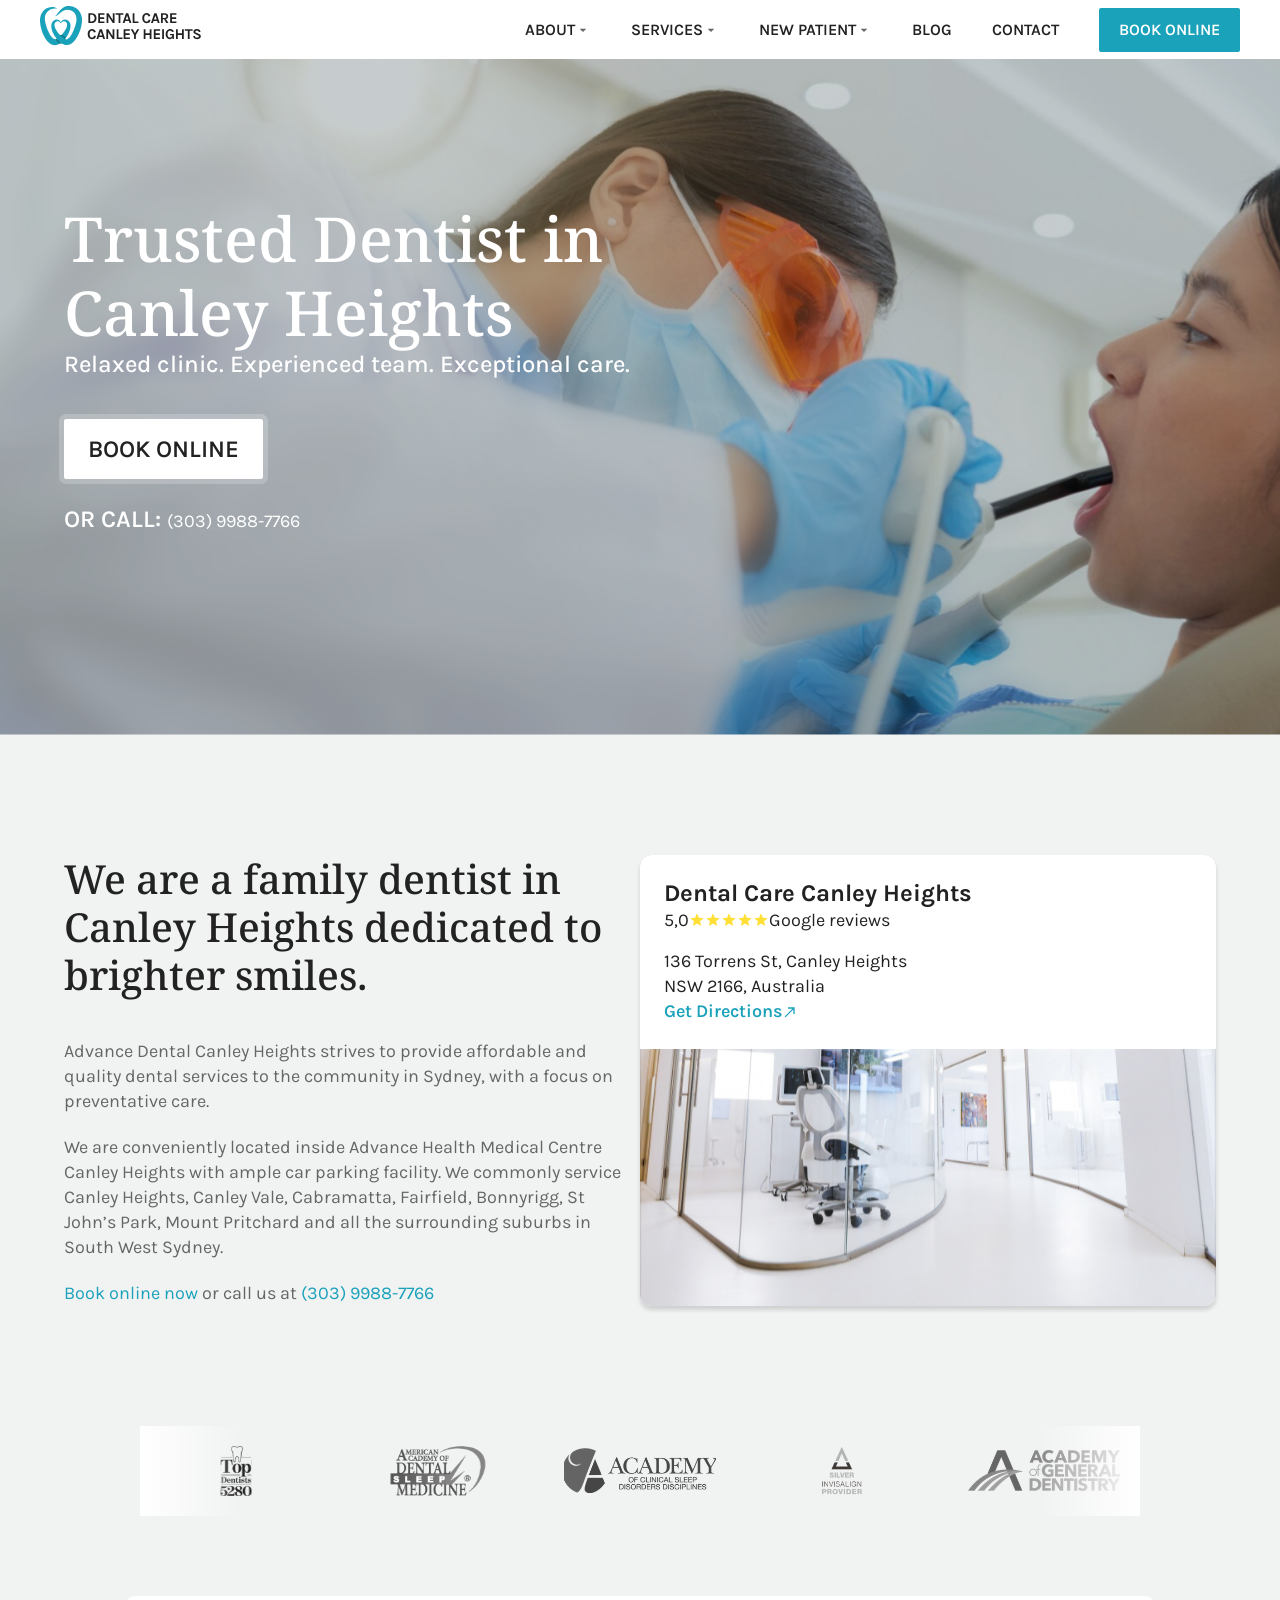
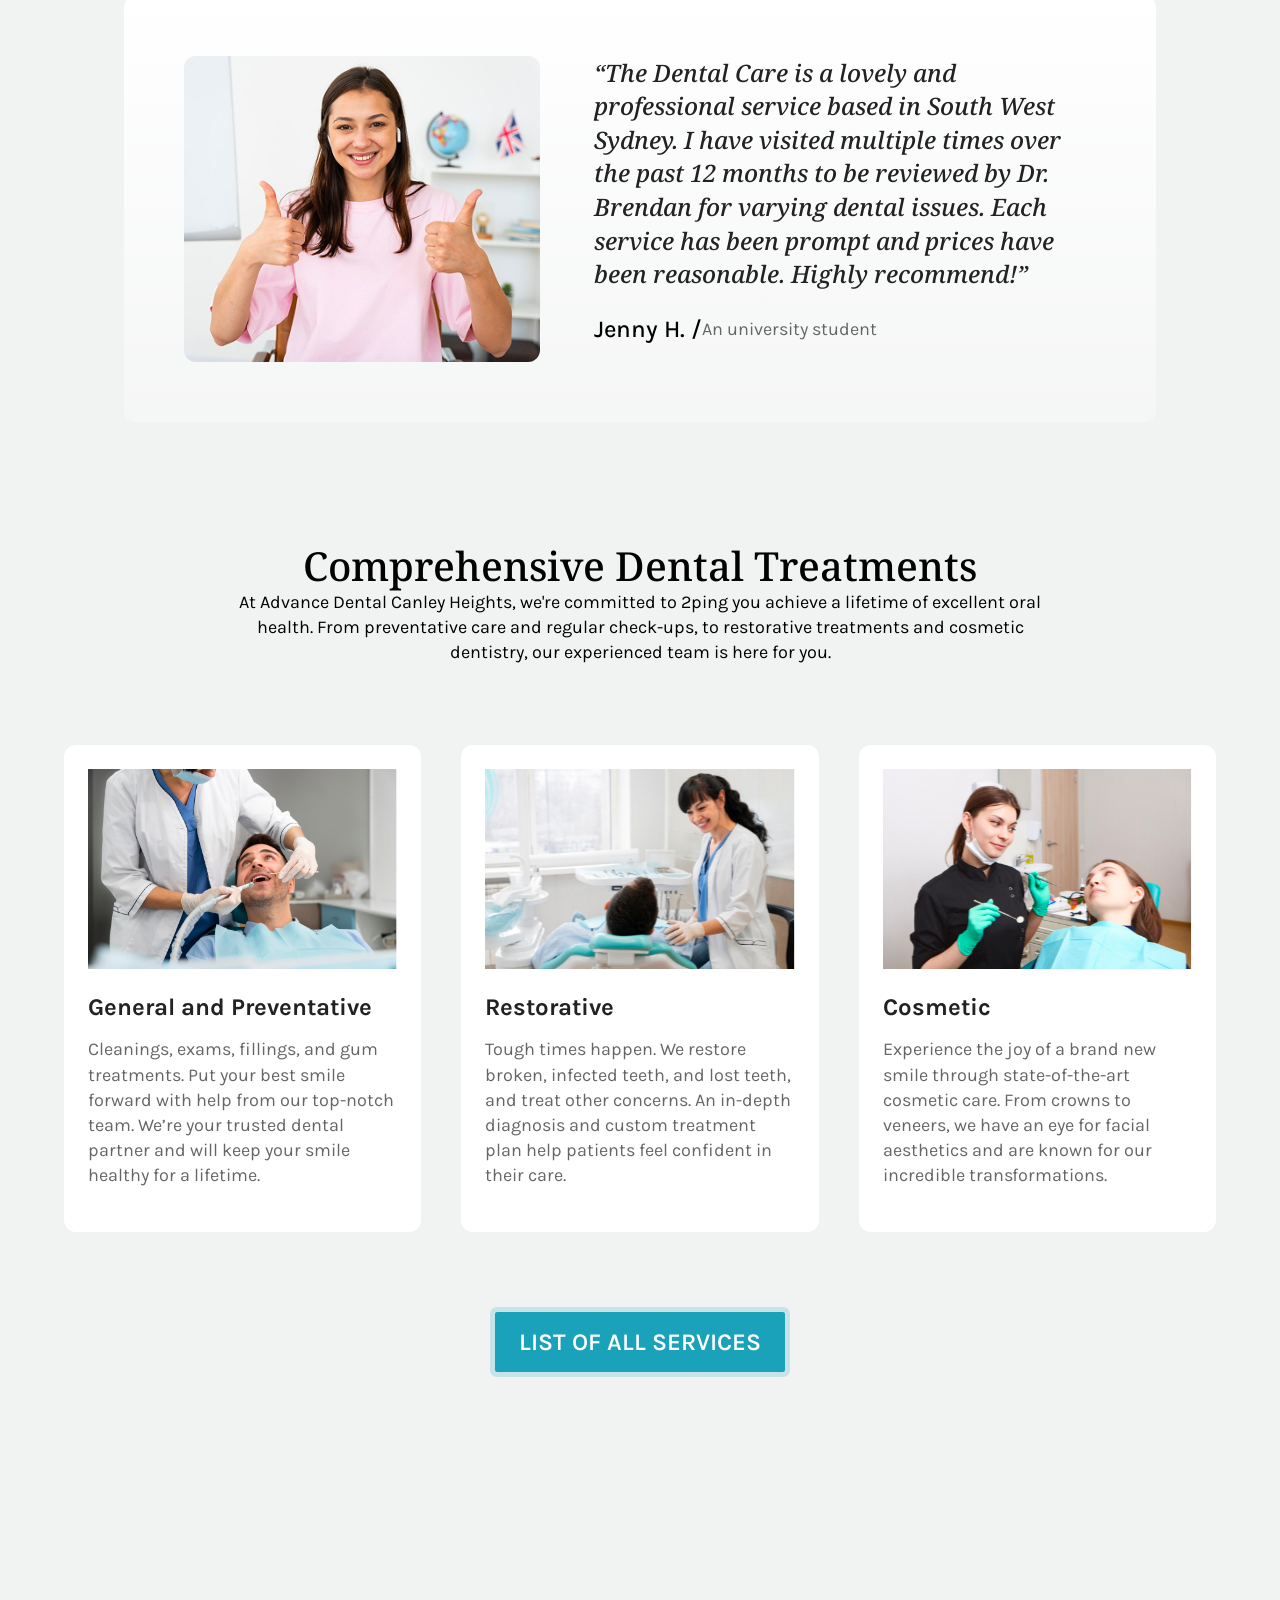
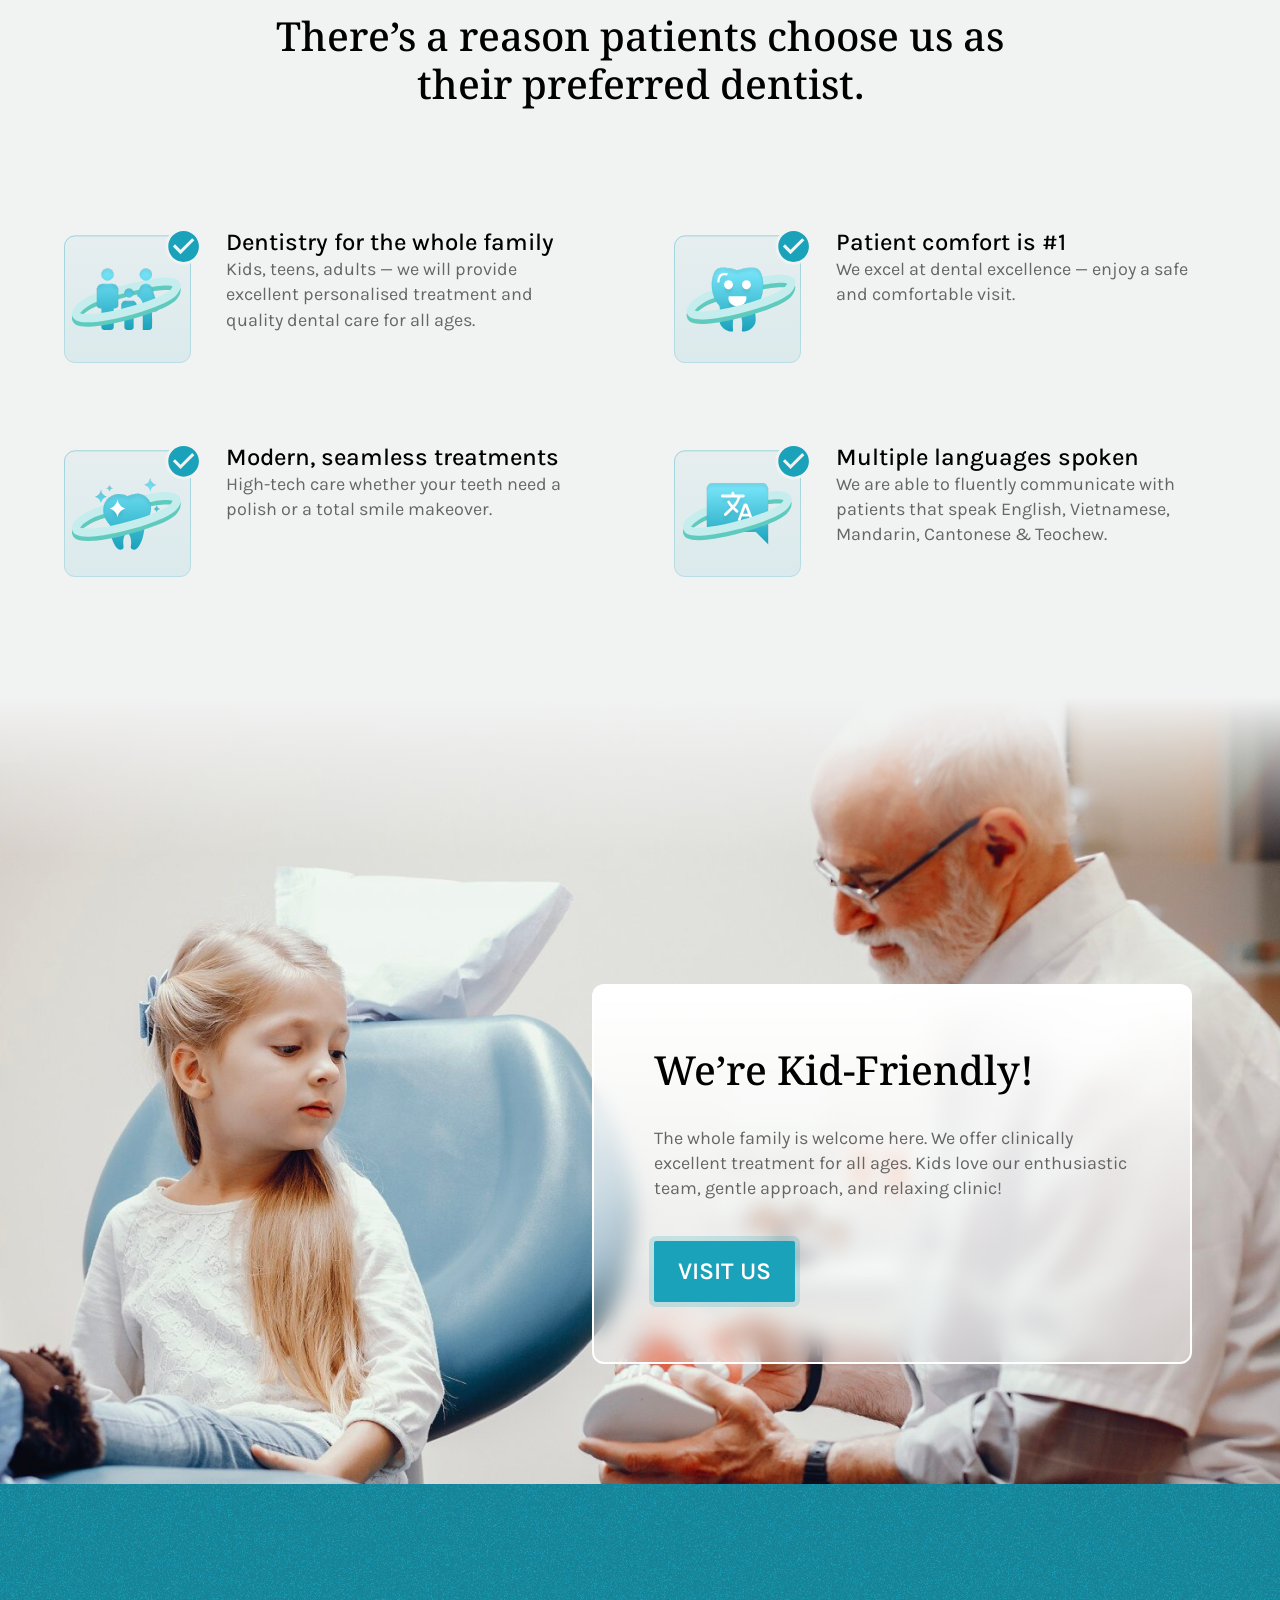
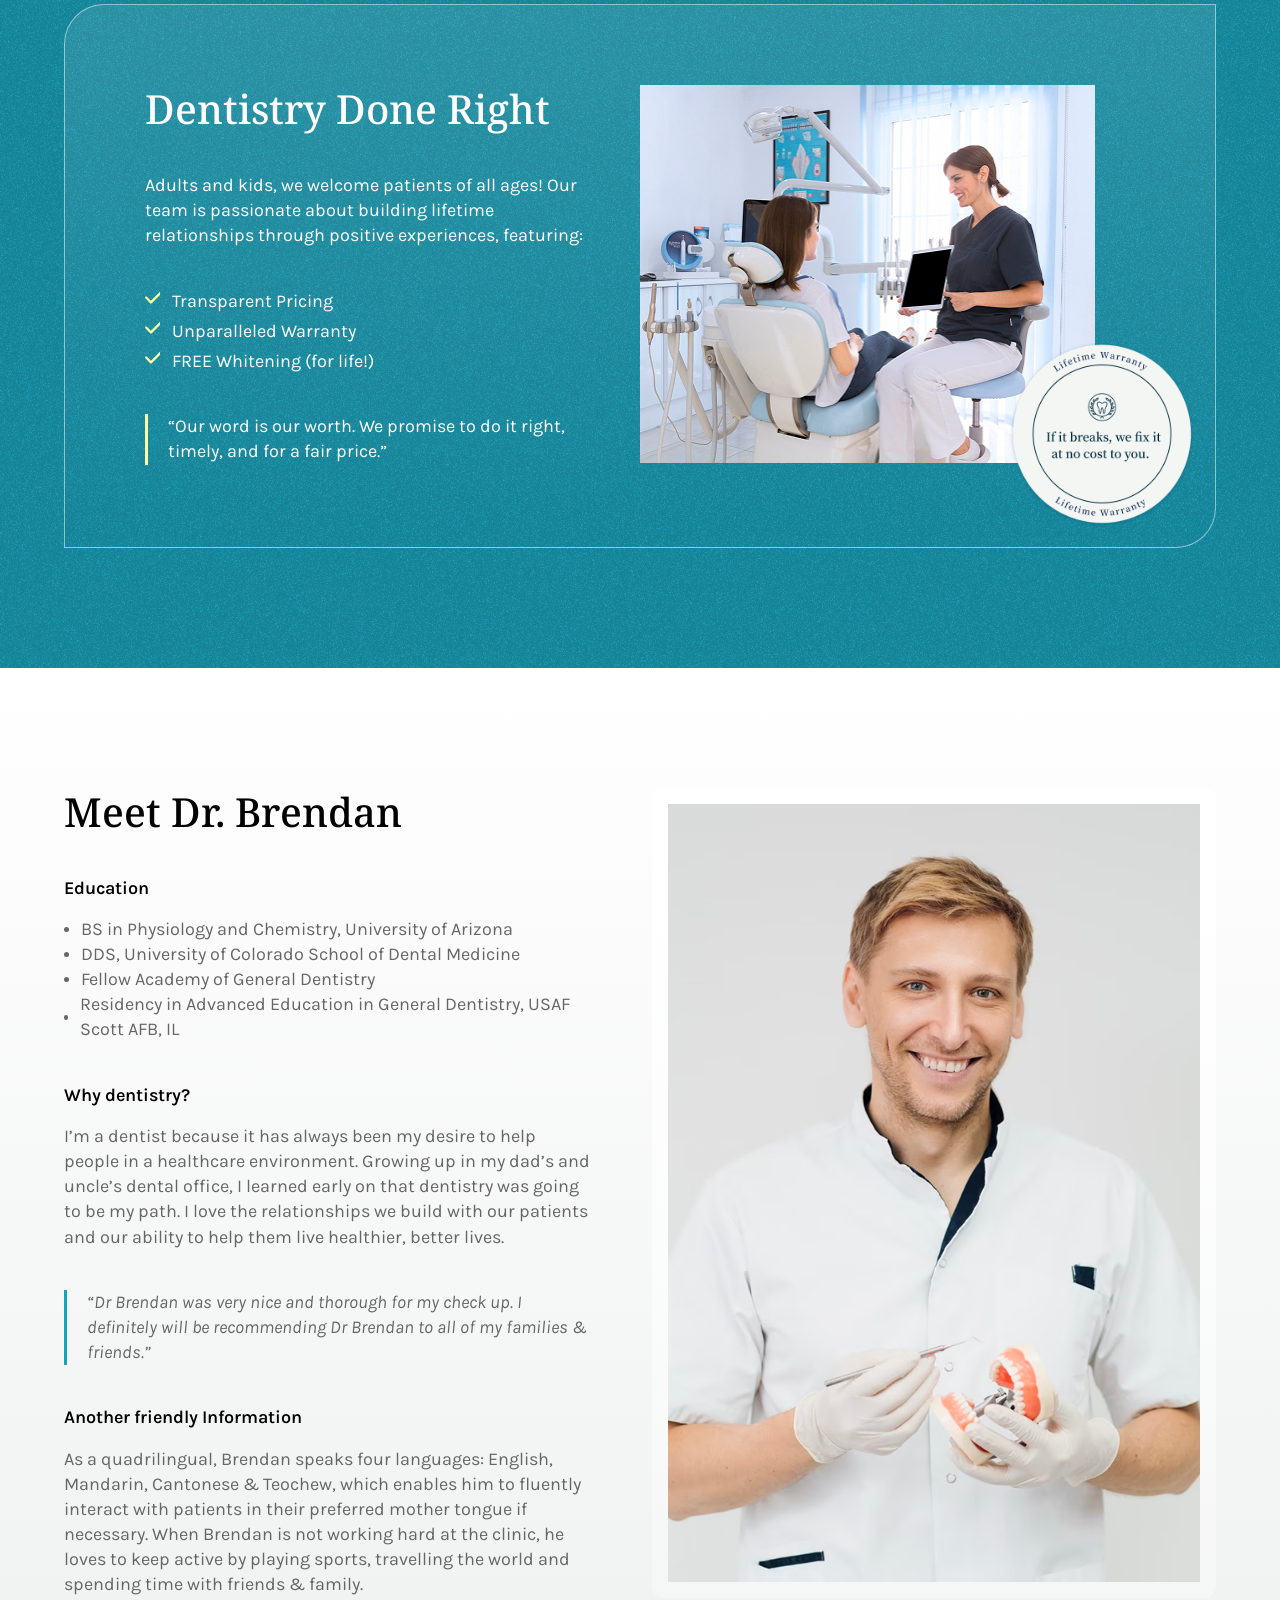
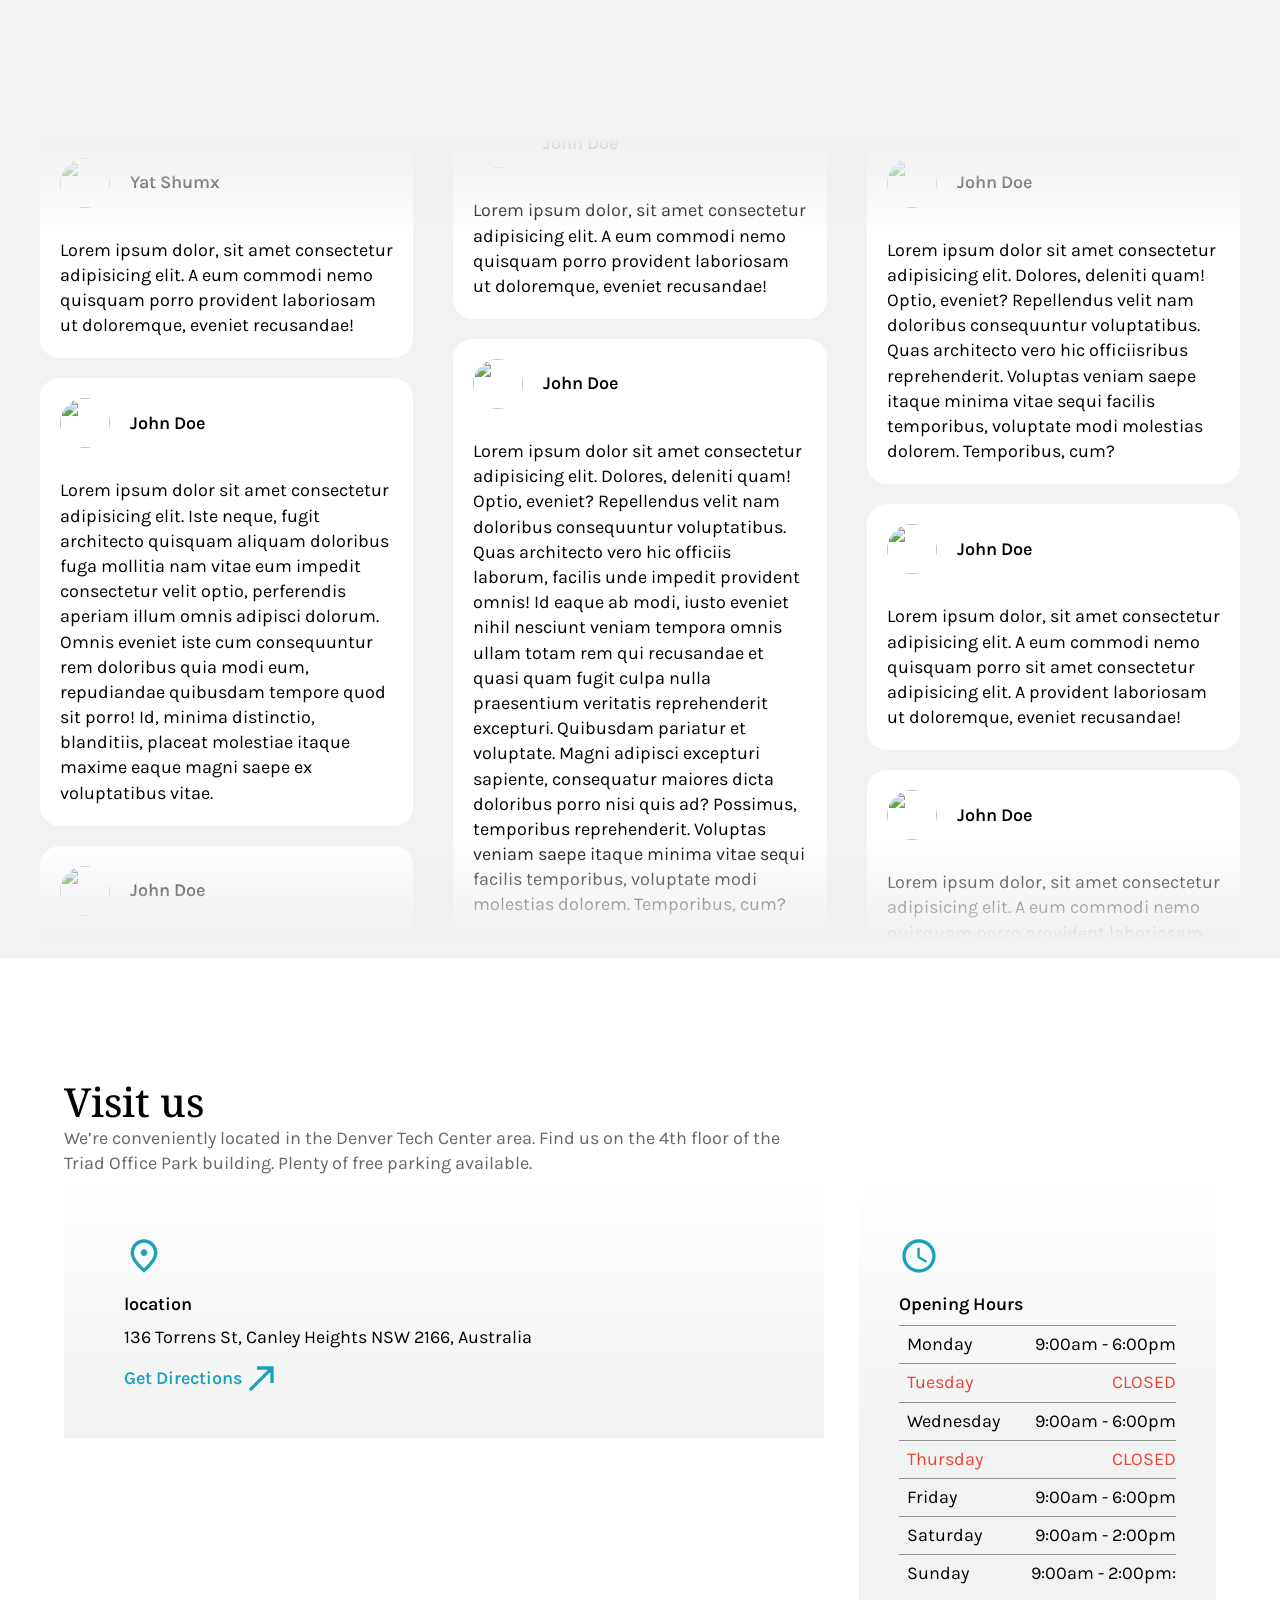
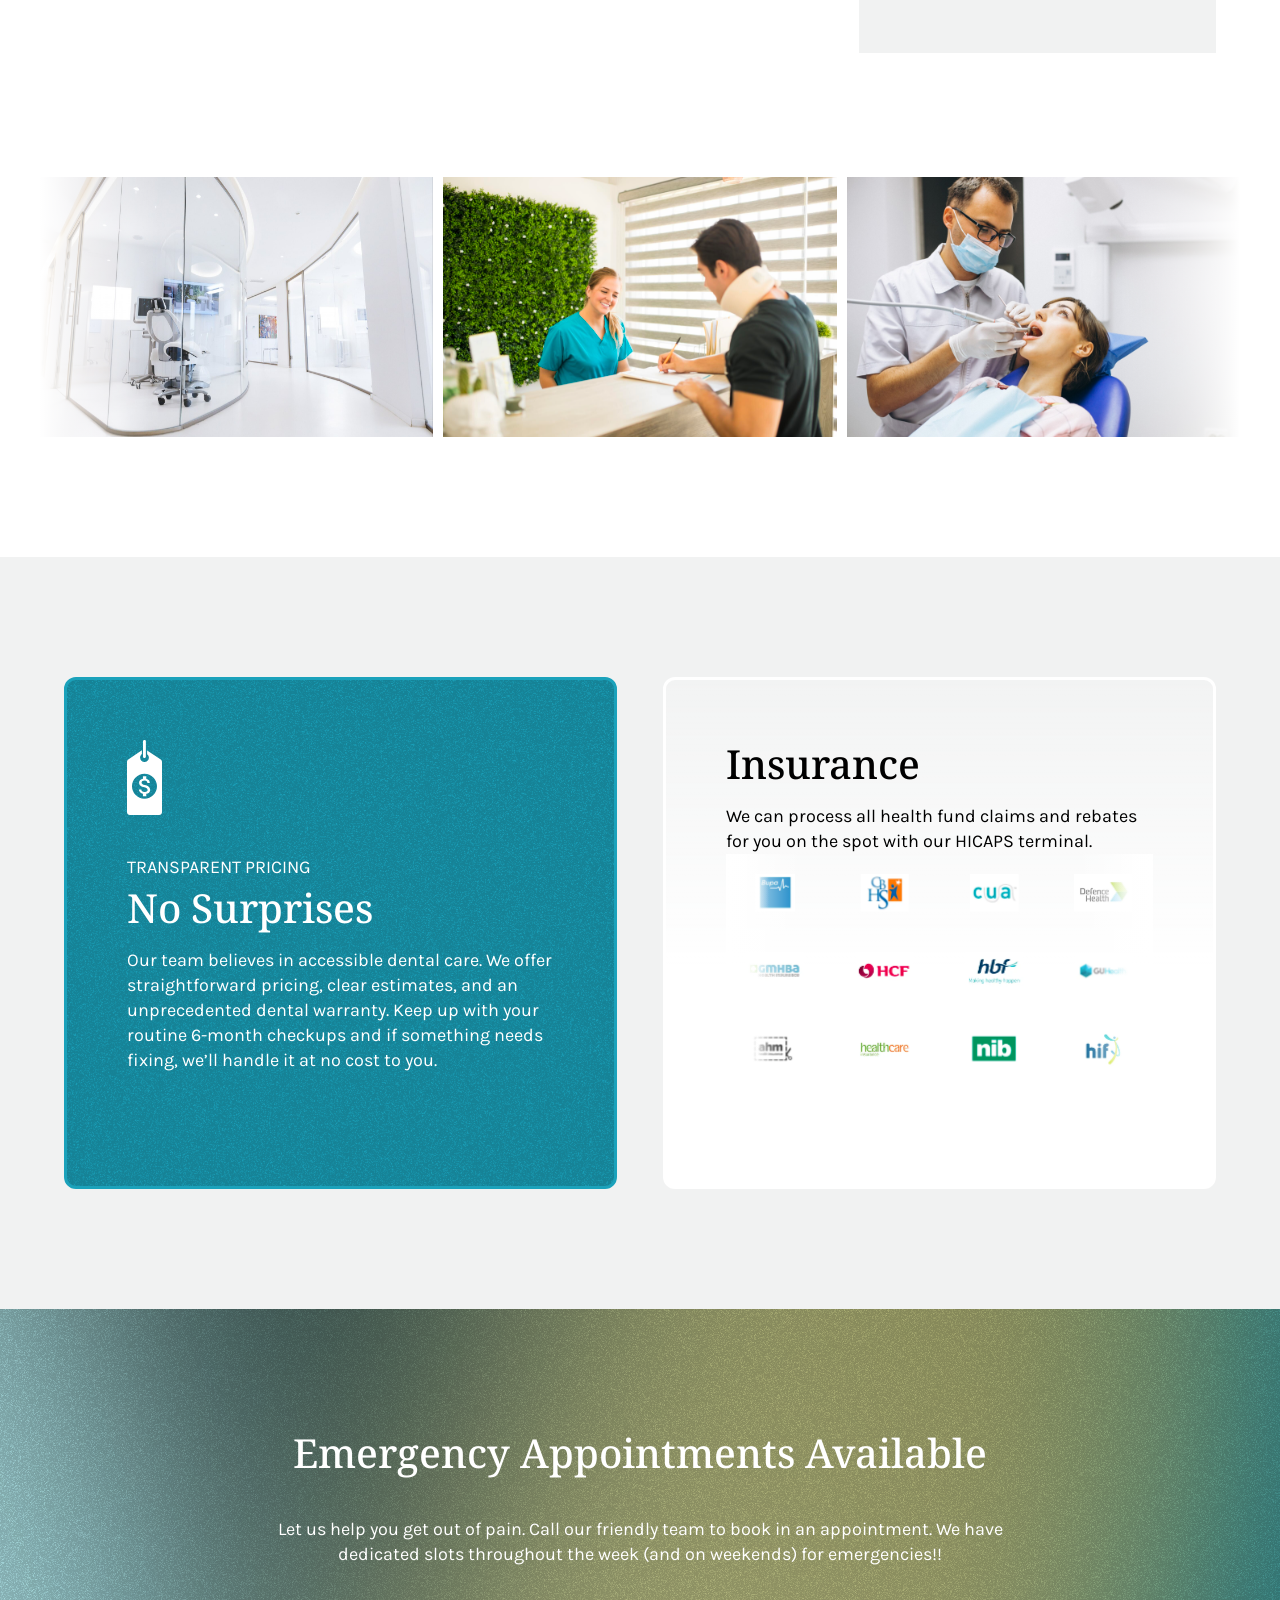
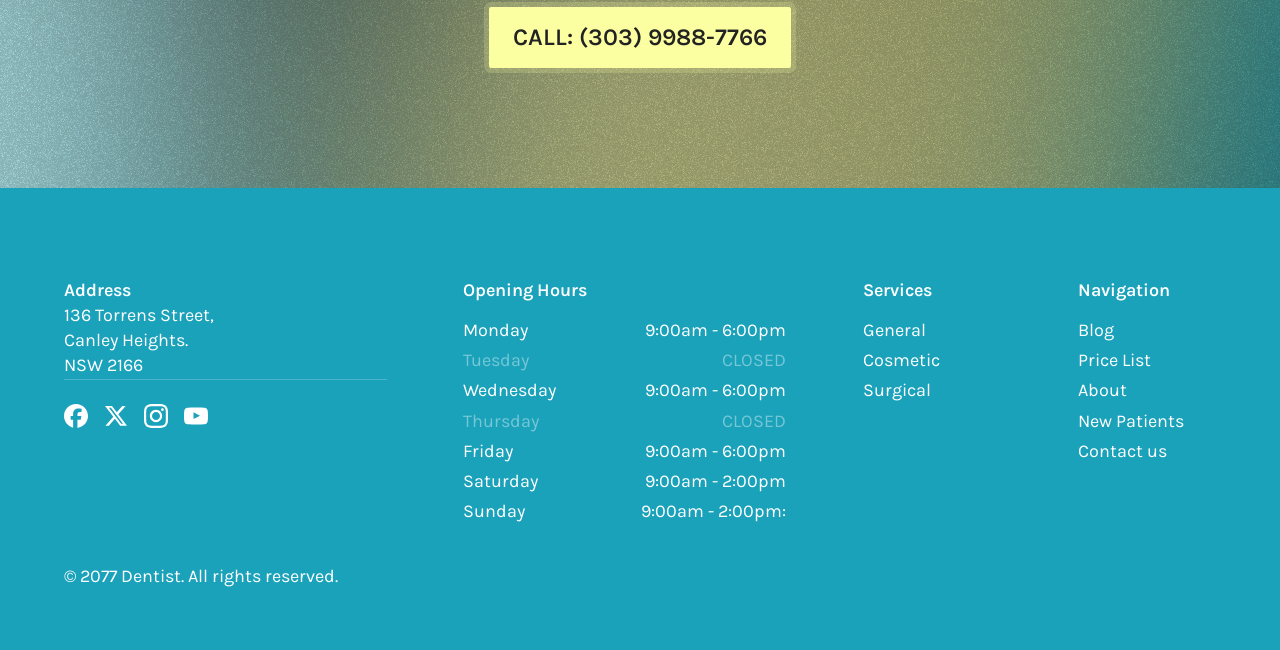
==== commit 6e66c830: "Update index.html" ====
--- a/index.html
+++ b/index.html
@@ -4,7 +4,7 @@
 <head>
     <meta charset="UTF-8">
     <meta name="viewport" content="width=device-width, initial-scale=1.0">
-    <title>Home 2</title>
+    <title>Dental Care</title>
     <link rel="stylesheet" href="/style/pages/home.css">
     <link rel="icon" type="image/png" href="/images/site-icone.svg">
 </head>
@@ -13,7 +13,7 @@
     <header>
         <div class="box">
             <div class="logo">
-                <a href="">
+                <a href="/">
                     <img src="images/logo.svg" alt="">
                 </a>
             </div>
@@ -805,19 +805,19 @@
                     <div id="main-slider3">
                         <div class="slider-wrapper">
                             <div class="slider">
-                                <div class="slide"><img src="/images/Insurance-img13.svg" alt=""></div>
-                                <div class="slide"><img src="/images/Insurance-img14.svg" alt=""></div>
-                                <div class="slide"><img src="/images/Insurance-img15.svg" alt=""></div>
-                                <div class="slide"><img src="/images/Insurance-img16.svg" alt=""></div>
-                                <div class="slide"><img src="/images/Insurance-img17.svg" alt=""></div>
-                                <div class="slide"><img src="/images/Insurance-img18.svg" alt=""></div>
+                                <div class="slide"><img src="/images/insurance-img13.svg" alt=""></div>
+                                <div class="slide"><img src="/images/insurance-img14.svg" alt=""></div>
+                                <div class="slide"><img src="/images/insurance-img15.svg" alt=""></div>
+                                <div class="slide"><img src="/images/insurance-img16.svg" alt=""></div>
+                                <div class="slide"><img src="/images/insurance-img17.svg" alt=""></div>
+                                <div class="slide"><img src="/images/insurance-img18.svg" alt=""></div>
 
-                                <div class="slide"><img src="/images/Insurance-img13.svg" alt=""></div>
-                                <div class="slide"><img src="/images/Insurance-img14.svg" alt=""></div>
-                                <div class="slide"><img src="/images/Insurance-img15.svg" alt=""></div>
-                                <div class="slide"><img src="/images/Insurance-img16.svg" alt=""></div>
-                                <div class="slide"><img src="/images/Insurance-img17.svg" alt=""></div>
-                                <div class="slide"><img src="/images/Insurance-img18.svg" alt=""></div>
+                                <div class="slide"><img src="/images/insurance-img13.svg" alt=""></div>
+                                <div class="slide"><img src="/images/insurance-img14.svg" alt=""></div>
+                                <div class="slide"><img src="/images/insurance-img15.svg" alt=""></div>
+                                <div class="slide"><img src="/images/insurance-img16.svg" alt=""></div>
+                                <div class="slide"><img src="/images/insurance-img17.svg" alt=""></div>
+                                <div class="slide"><img src="/images/insurance-img18.svg" alt=""></div>
                             </div>
                         </div>
                     </div>
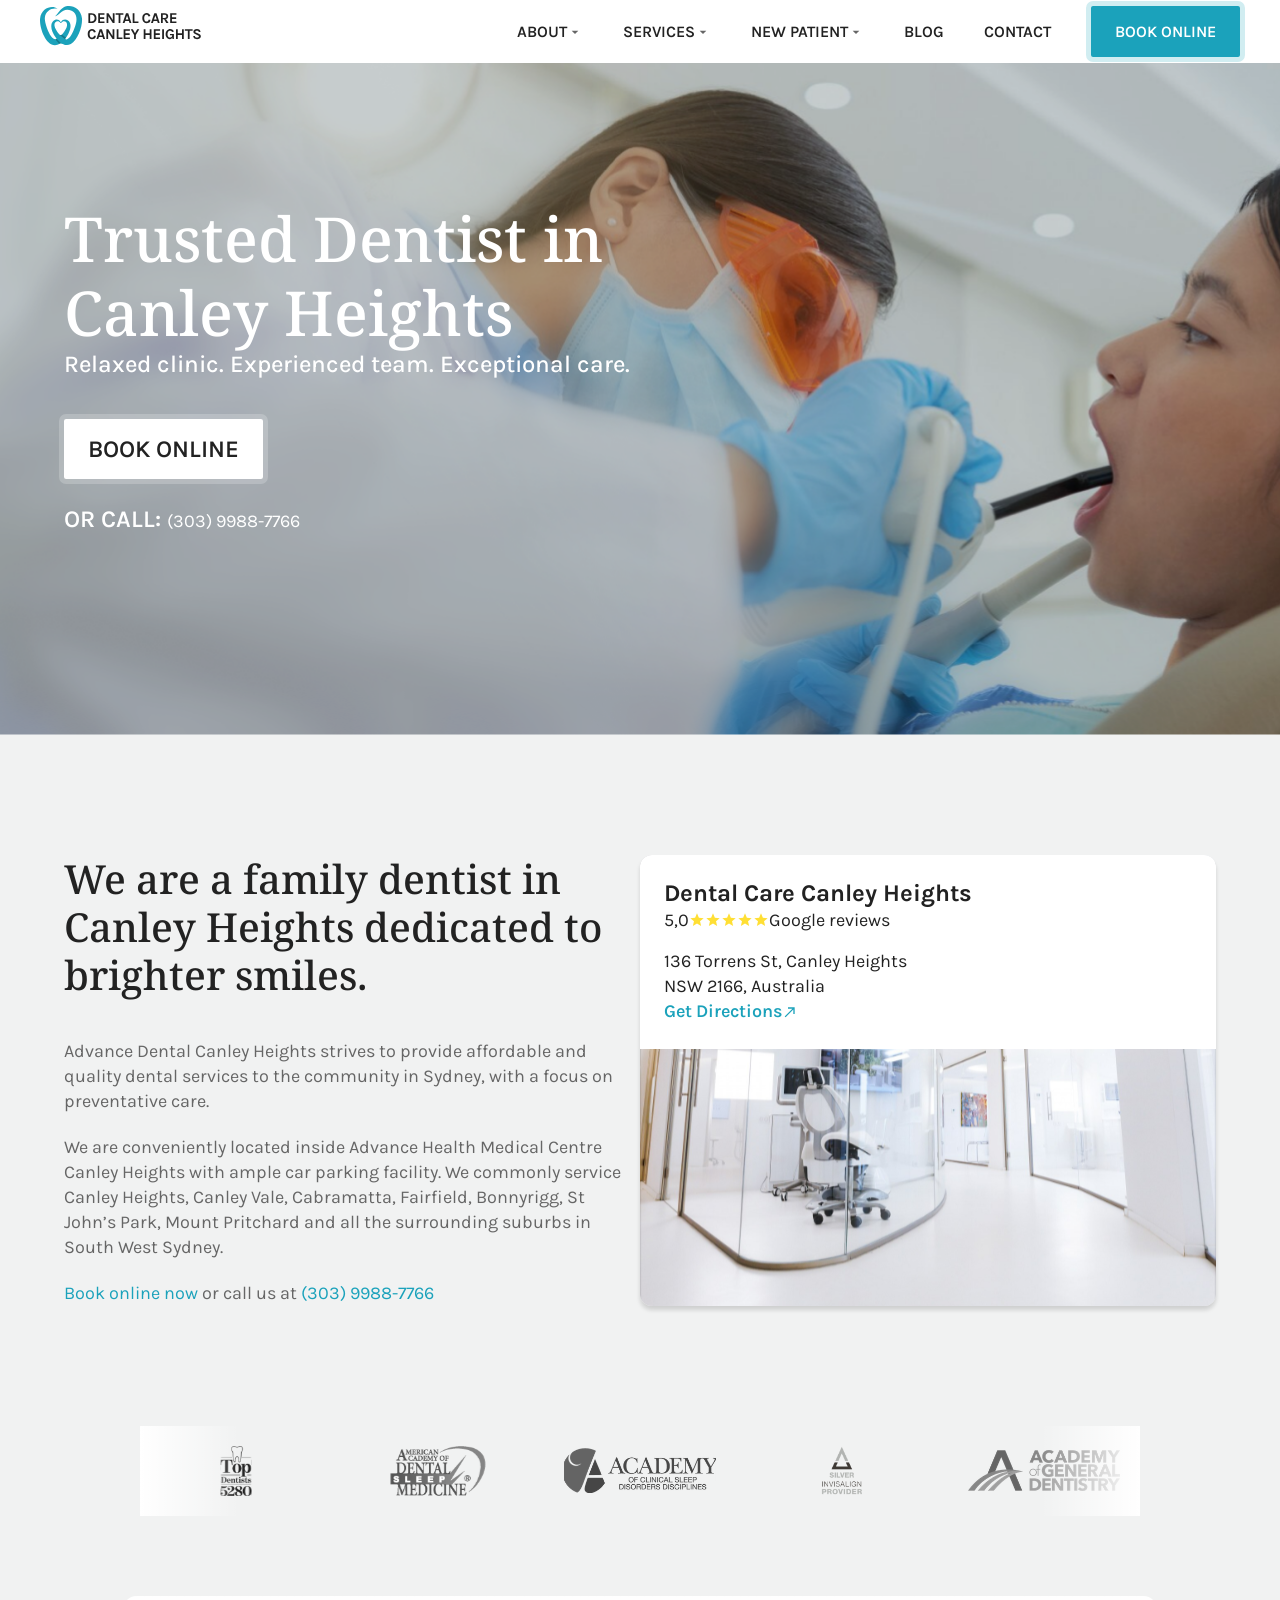
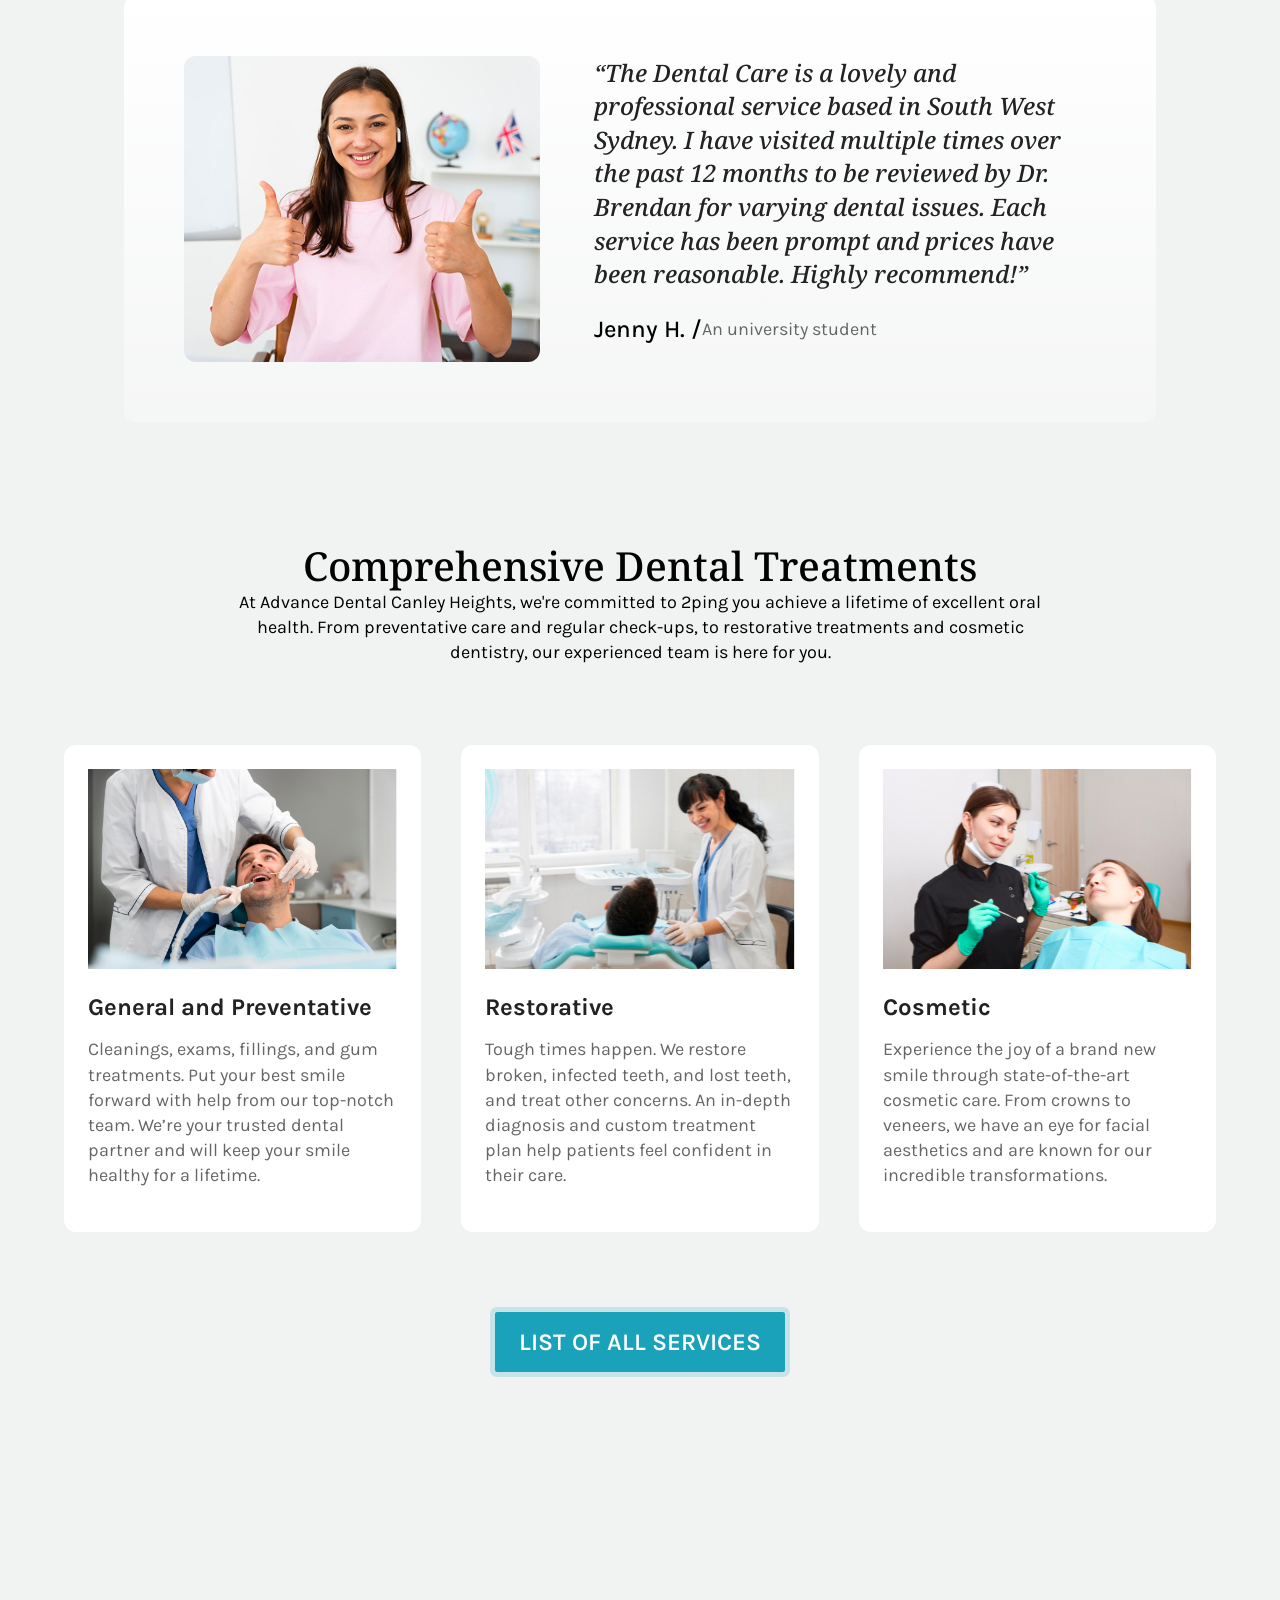
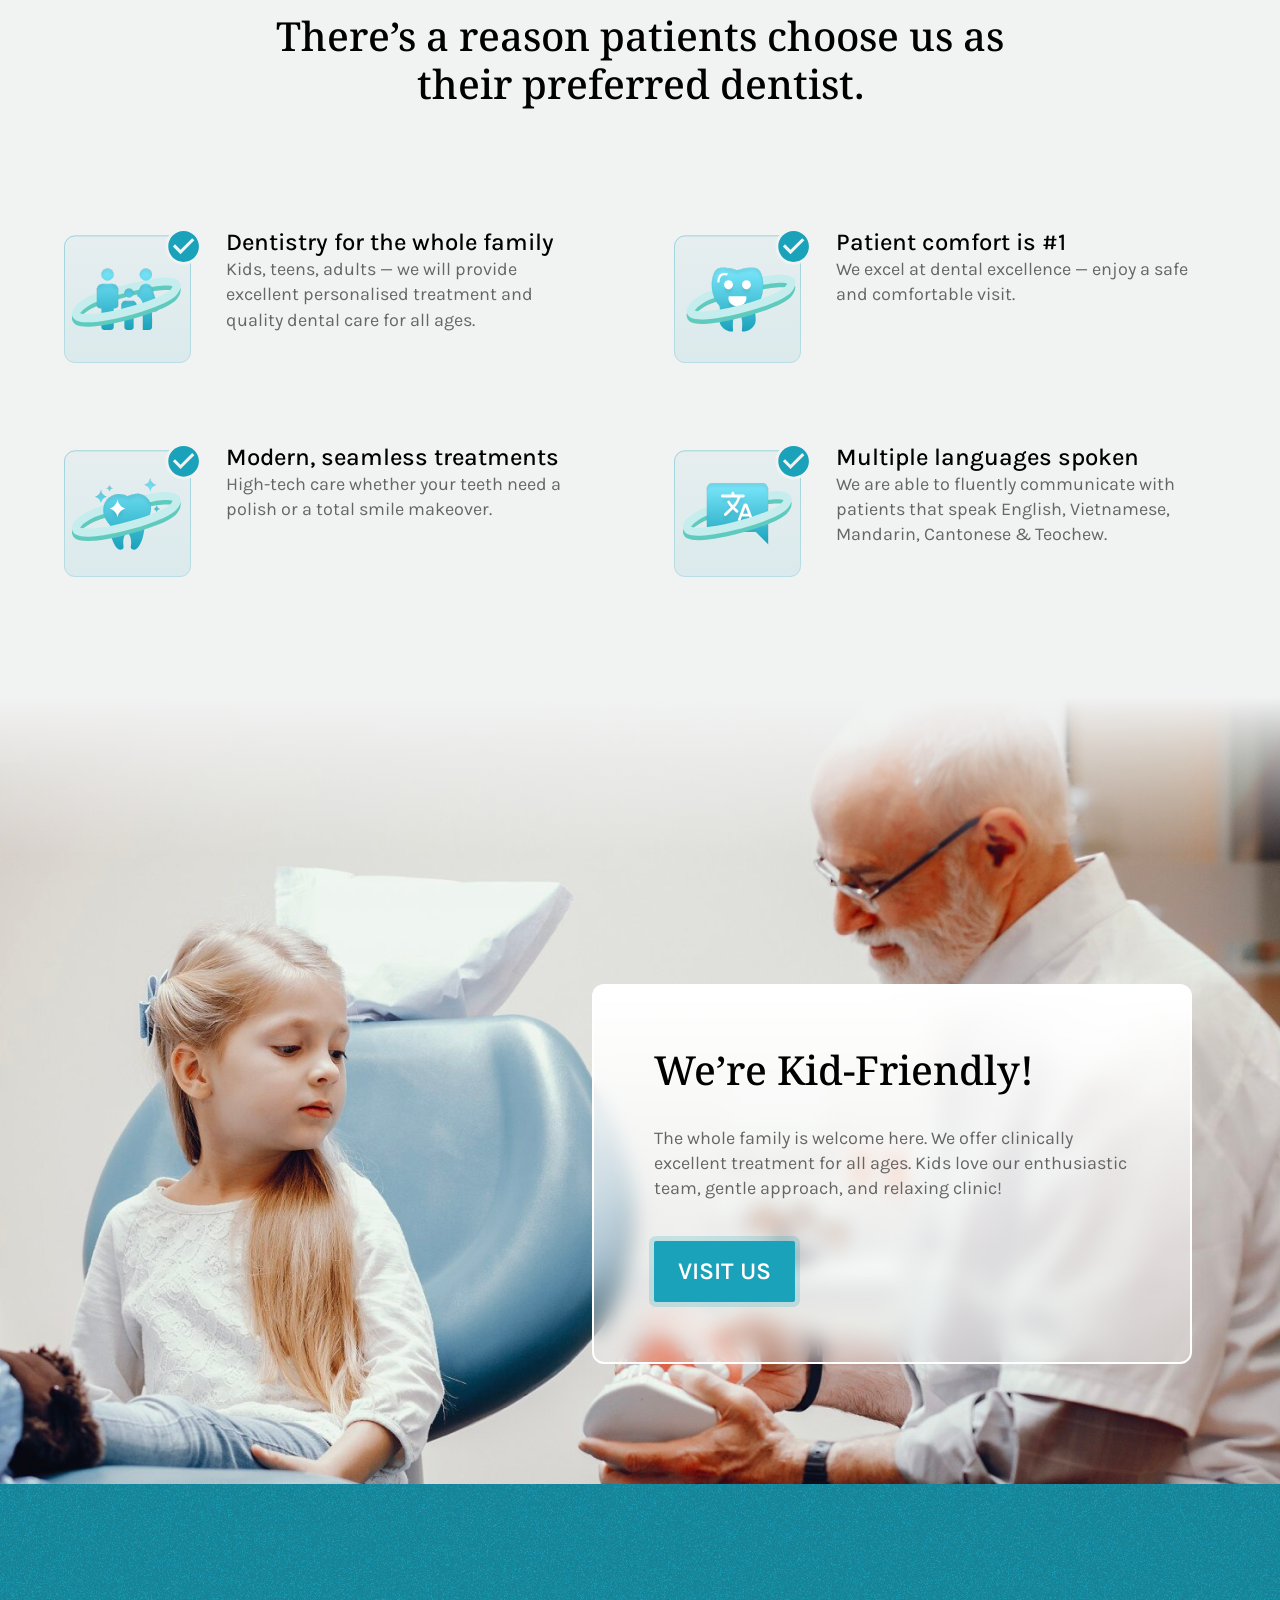
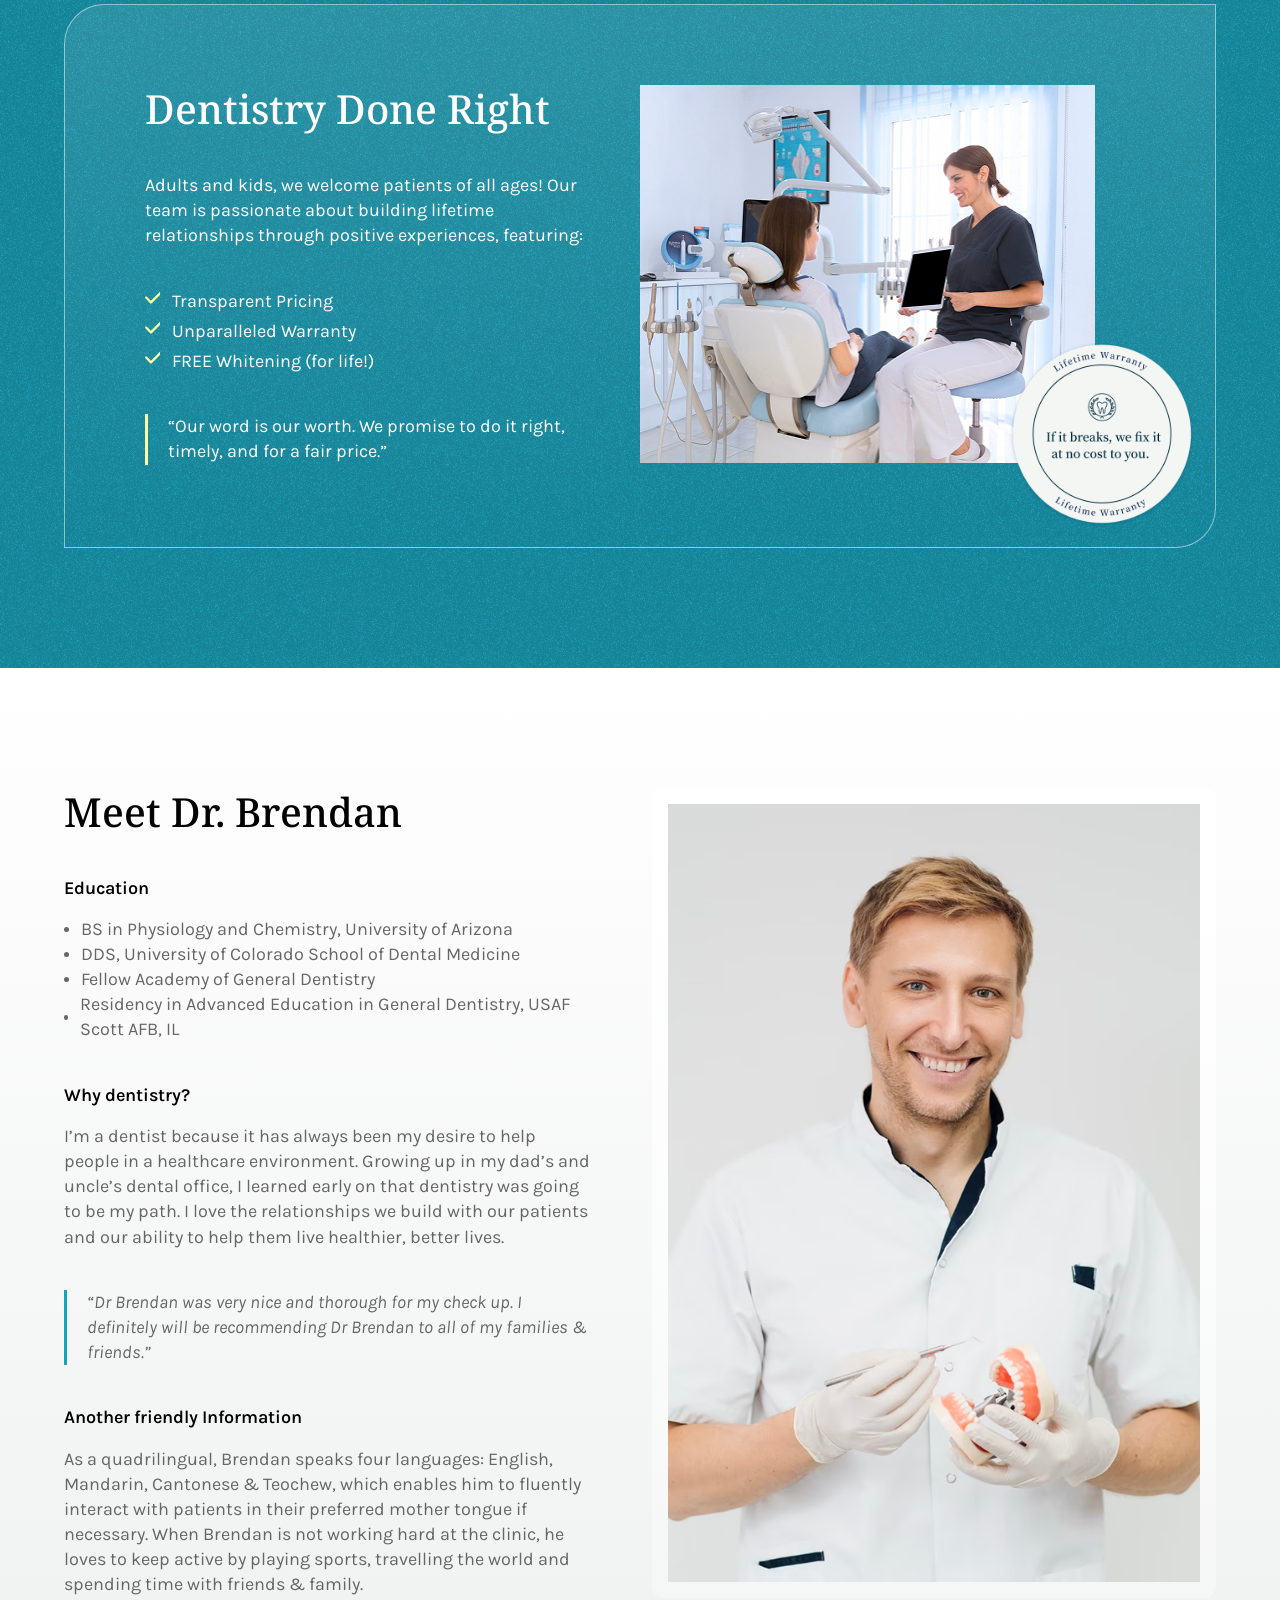
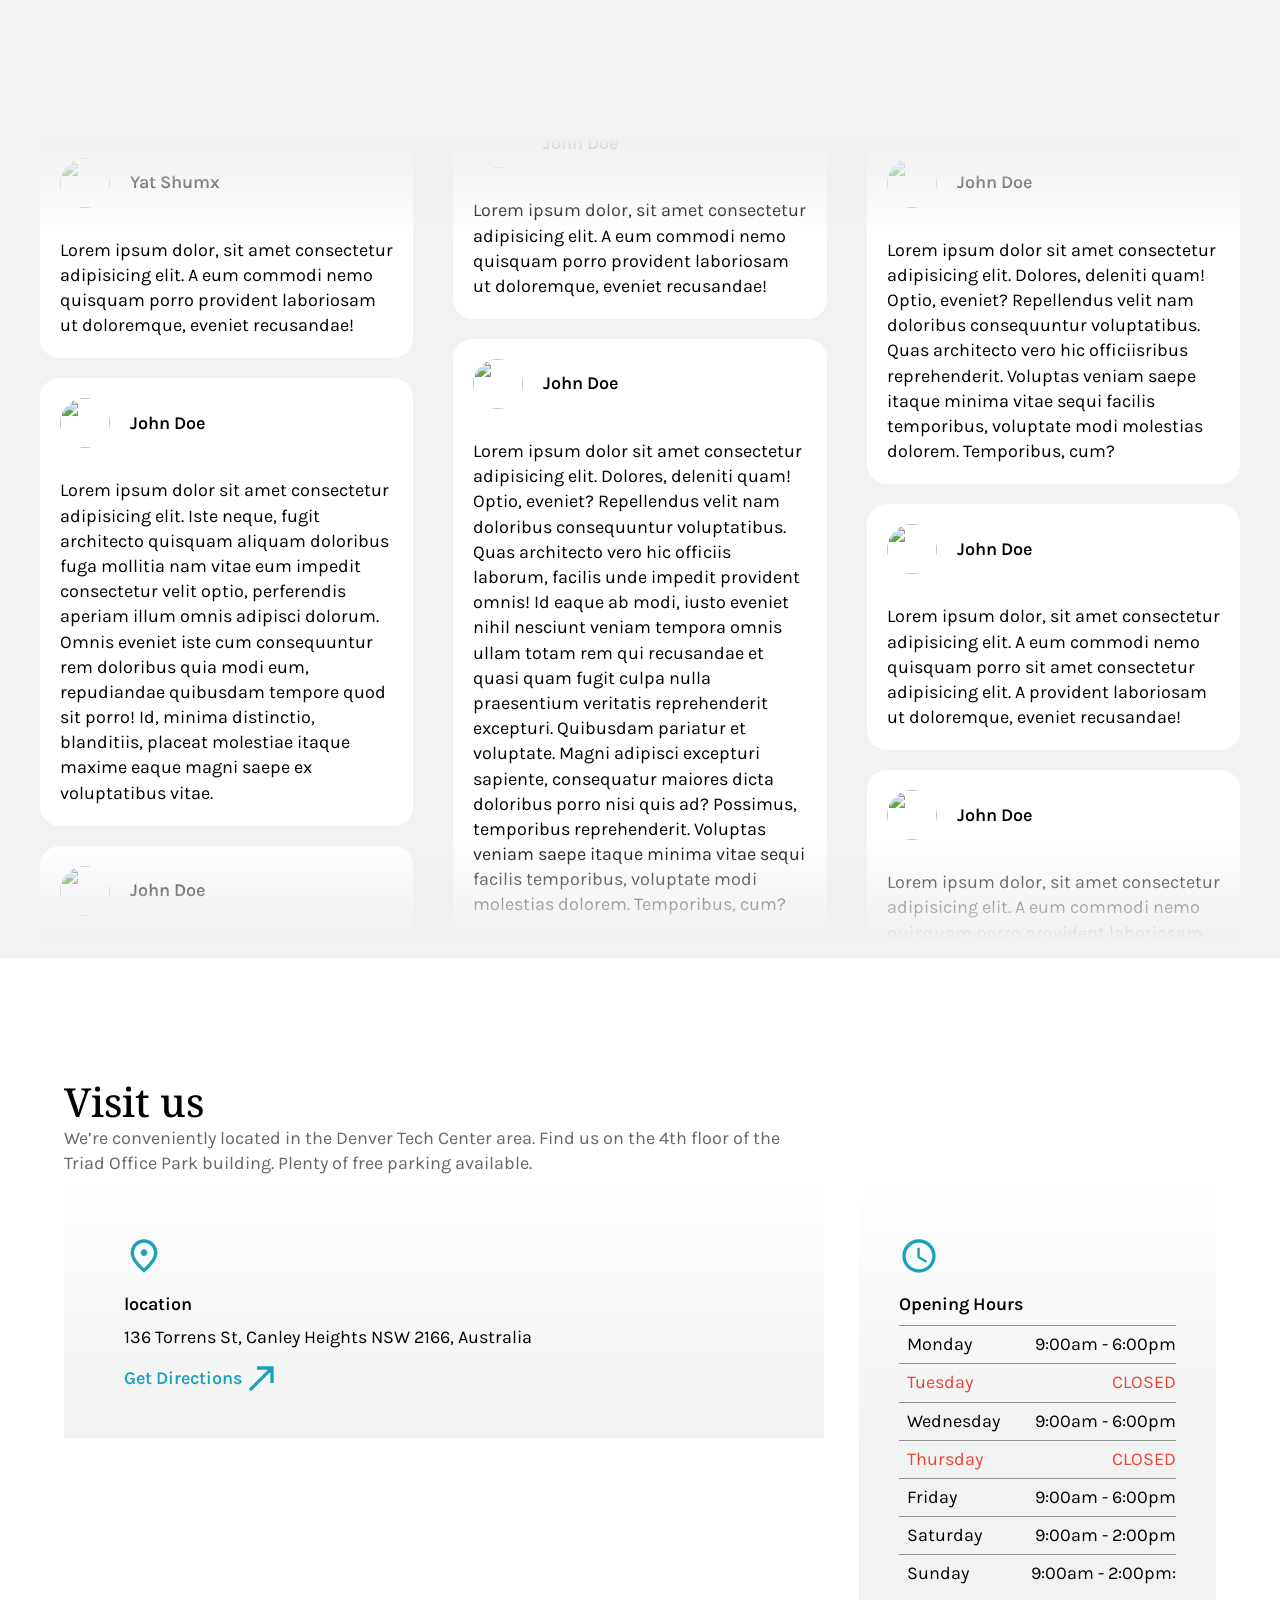
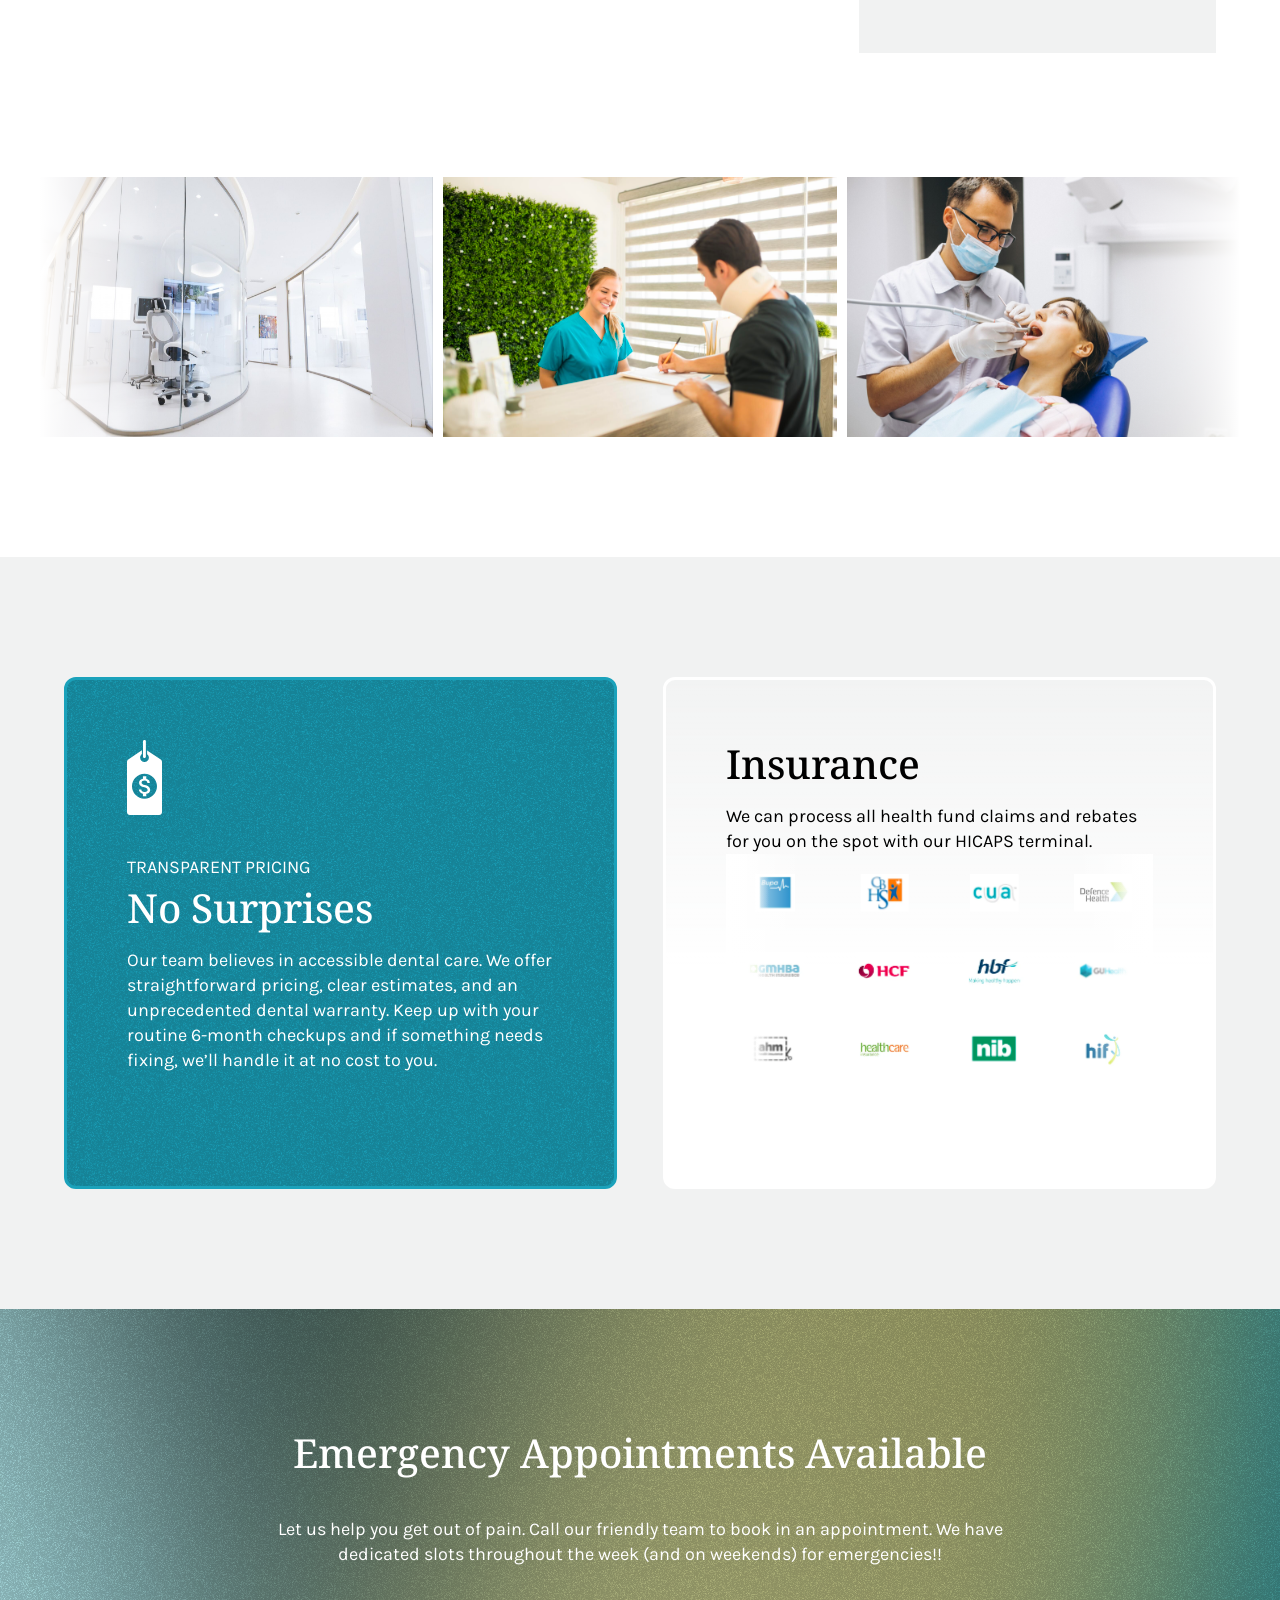
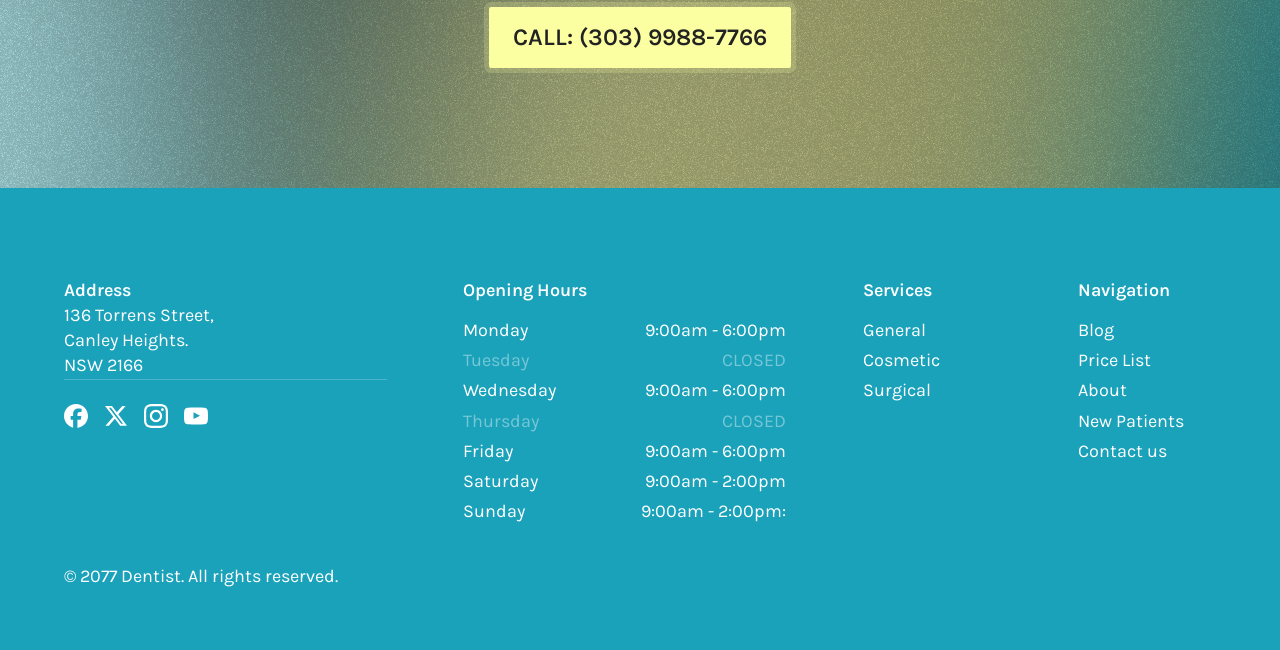
==== commit ba9cb8c8: "а" ====
--- a/index.html
+++ b/index.html
@@ -41,7 +41,7 @@
                     </div>
                 </div> <a href="">Blog </a>
                 <a href="/pages/contact.html">contact </a>
-                <a class="btn btn-header">
+                <a class="btn btn-secondary">
                     Book Online
                 </a>
             </div>
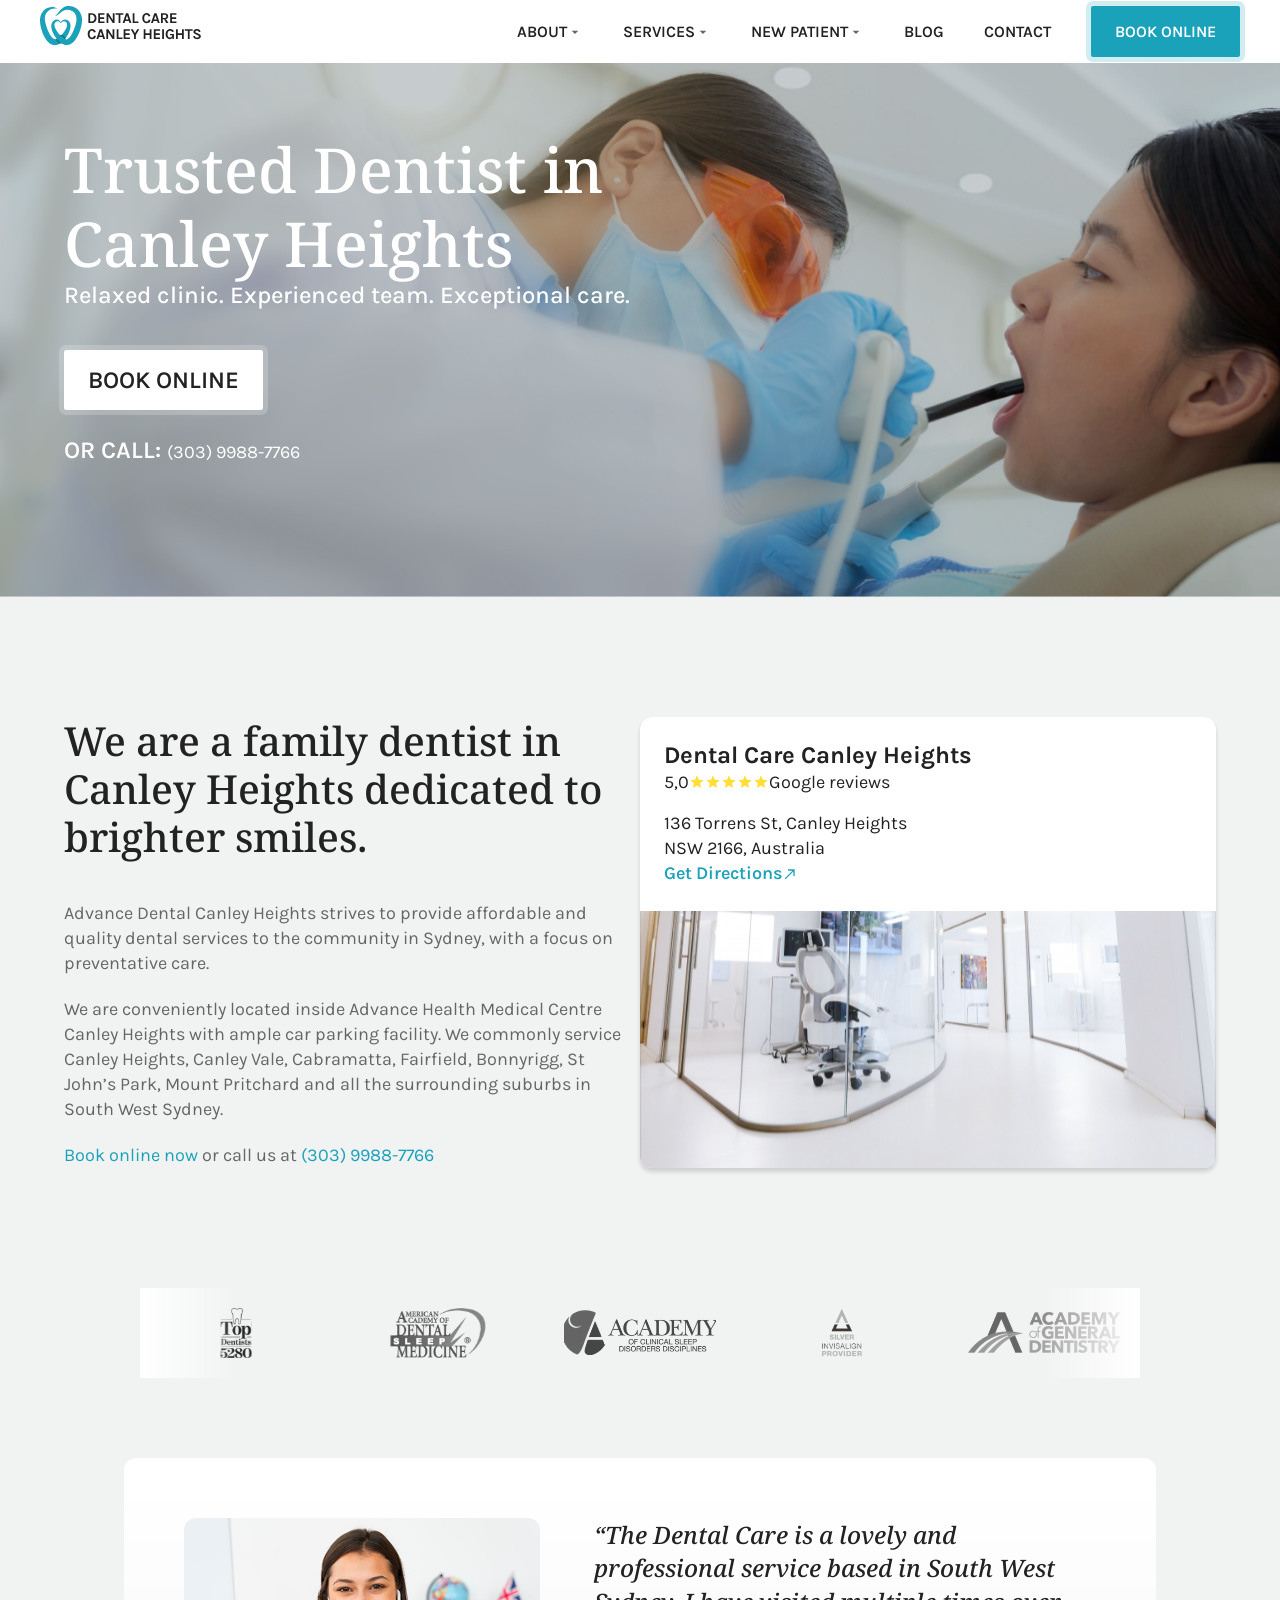
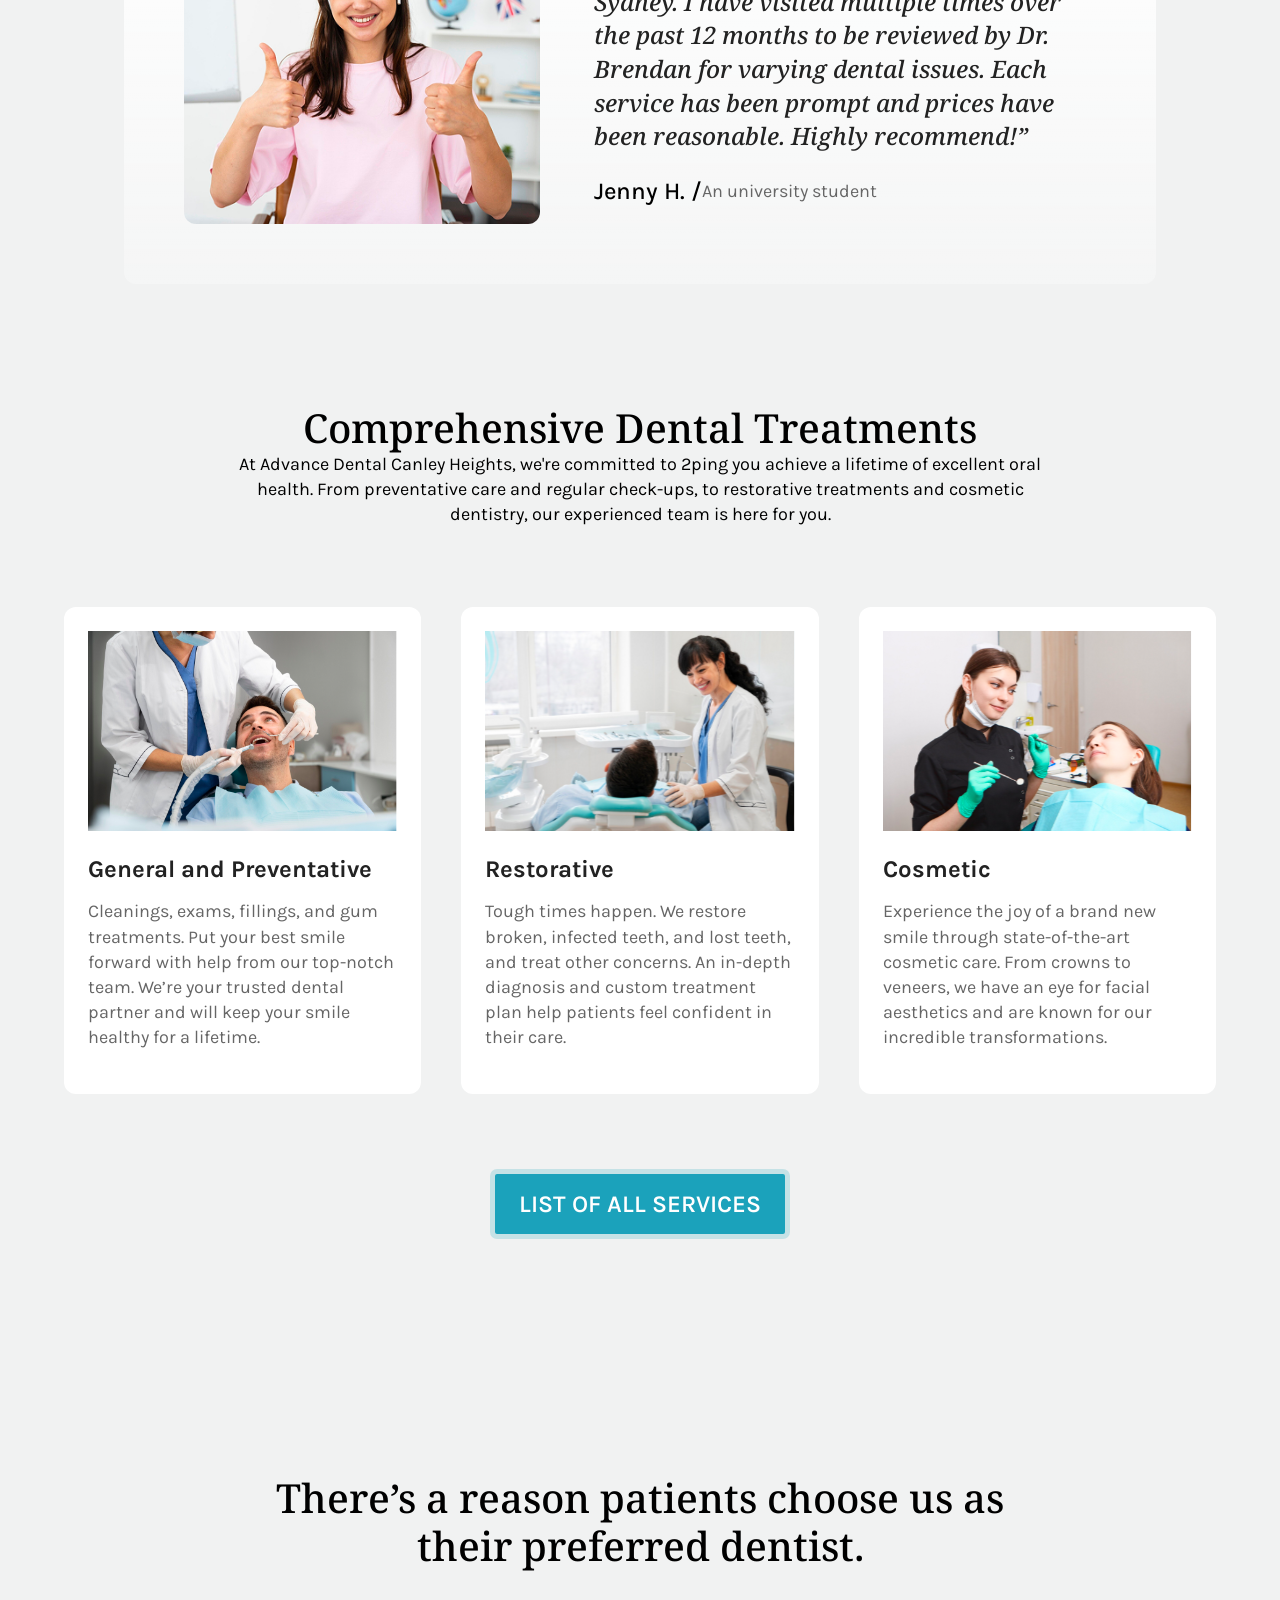
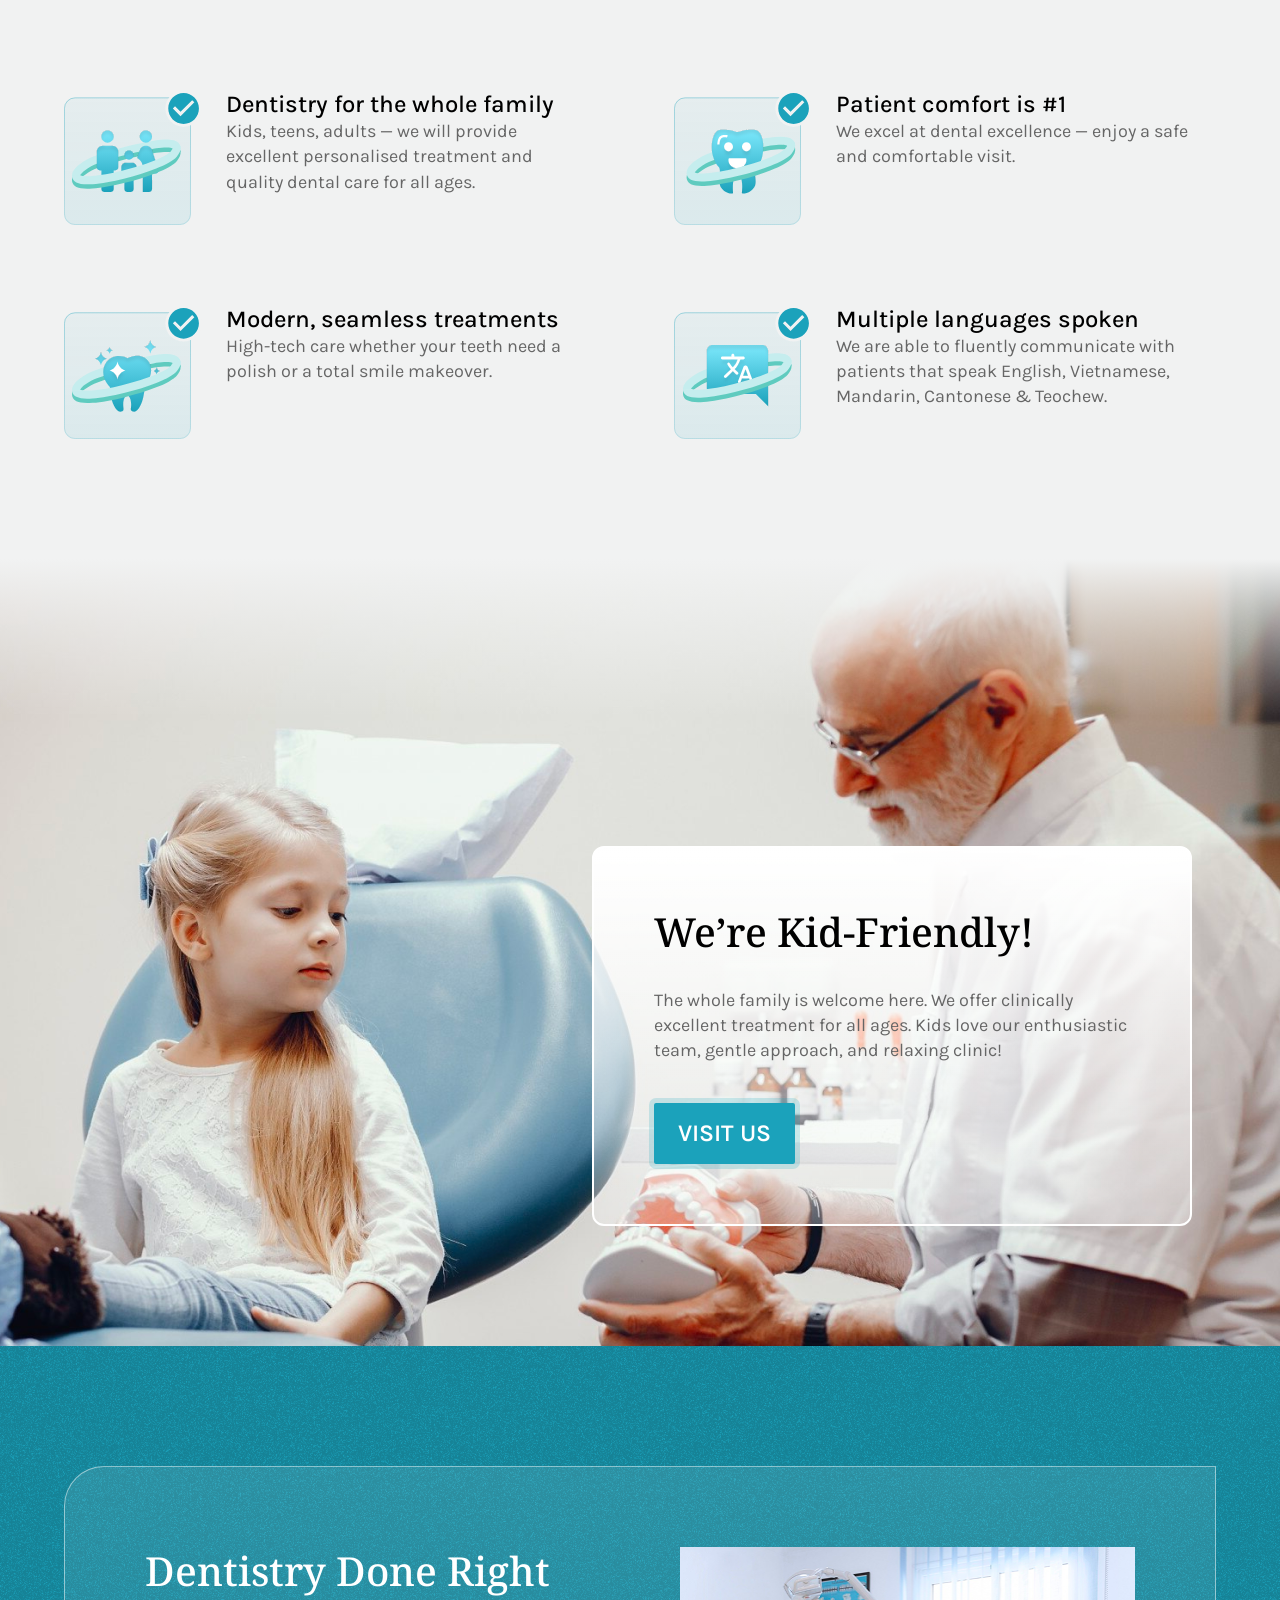
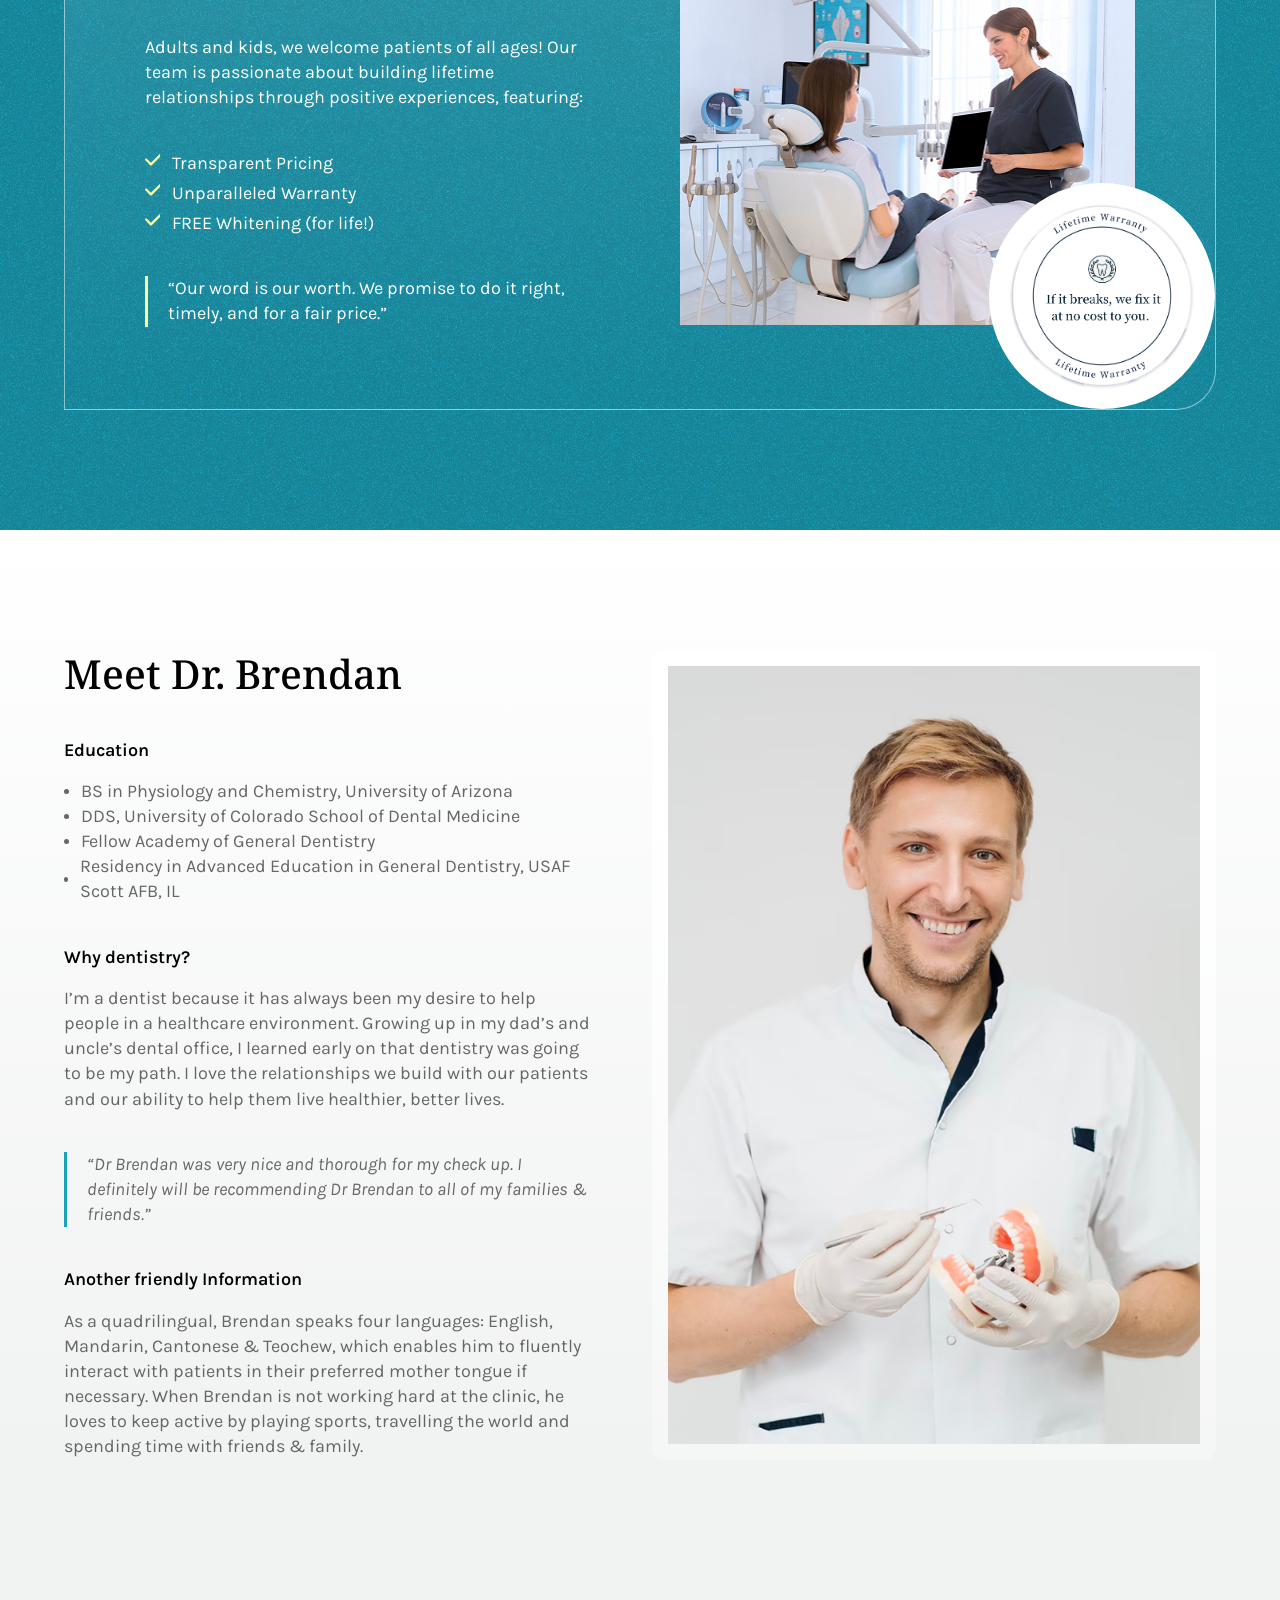
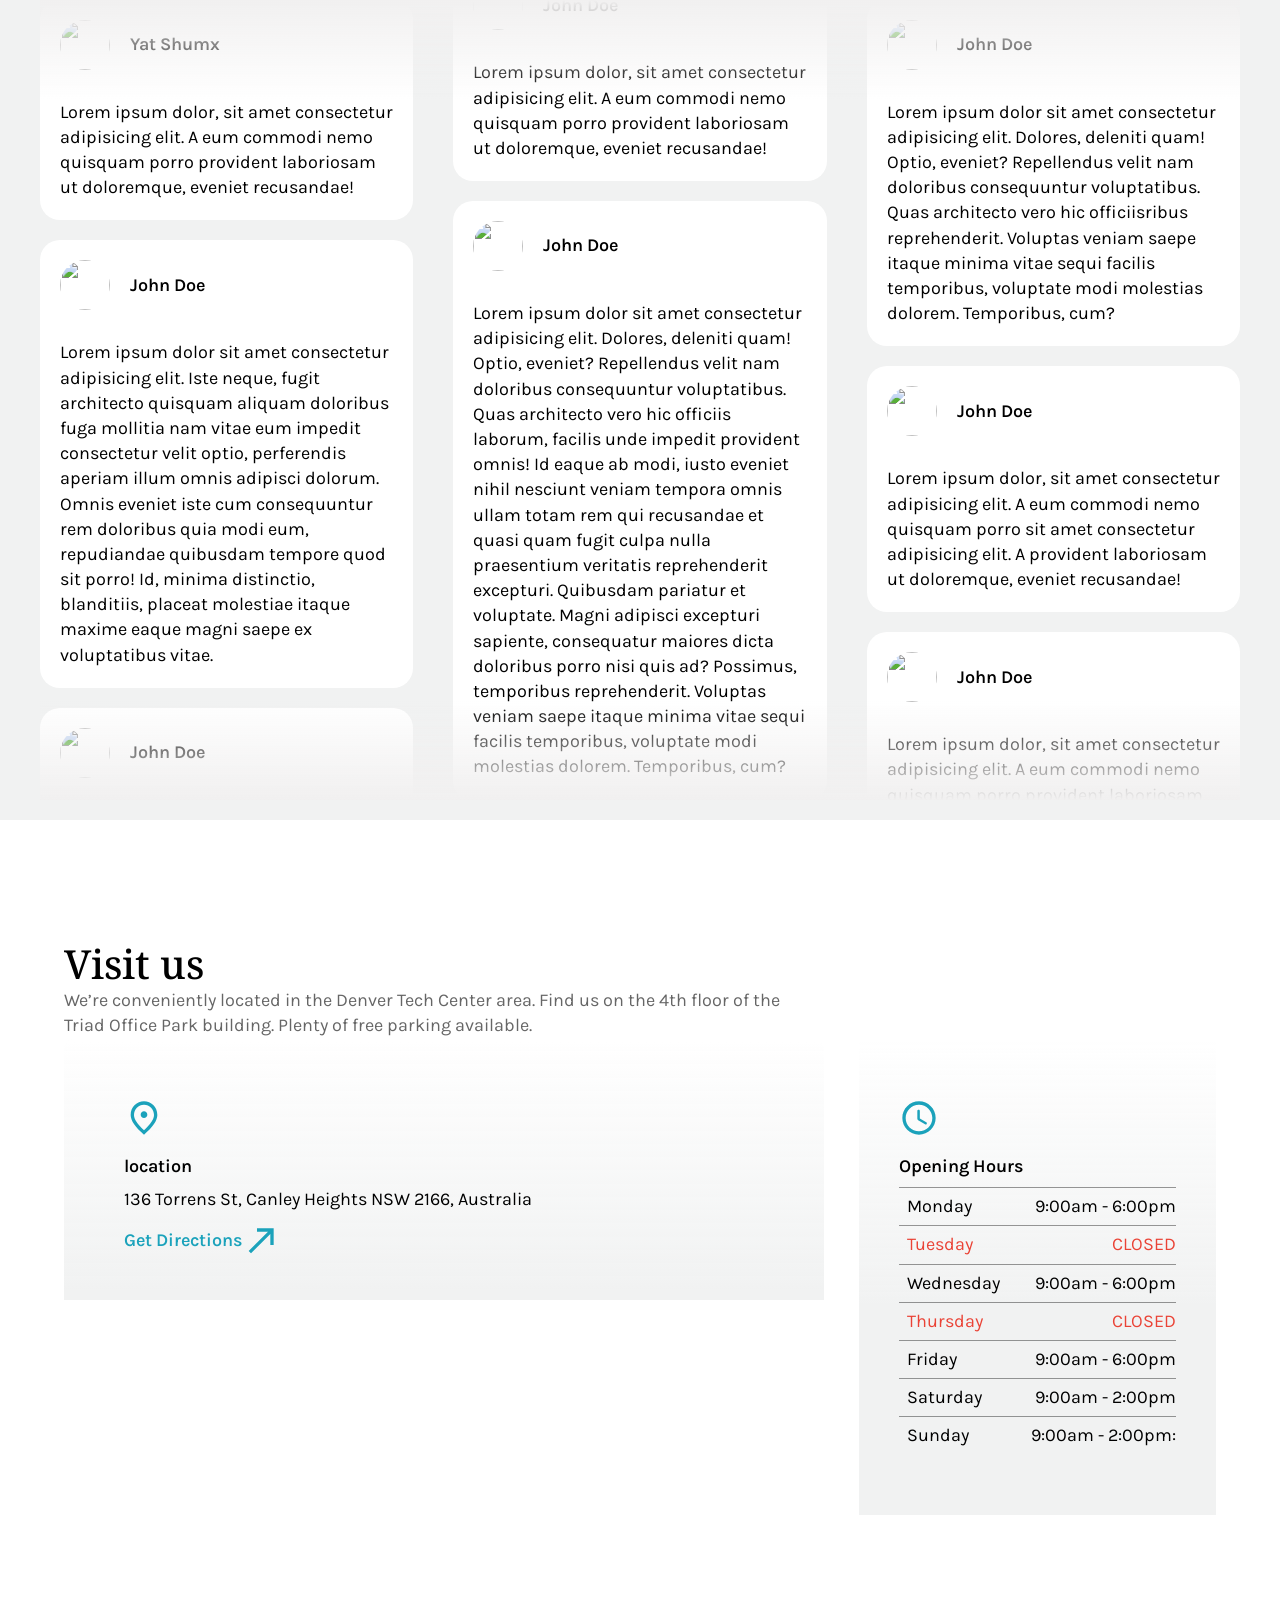
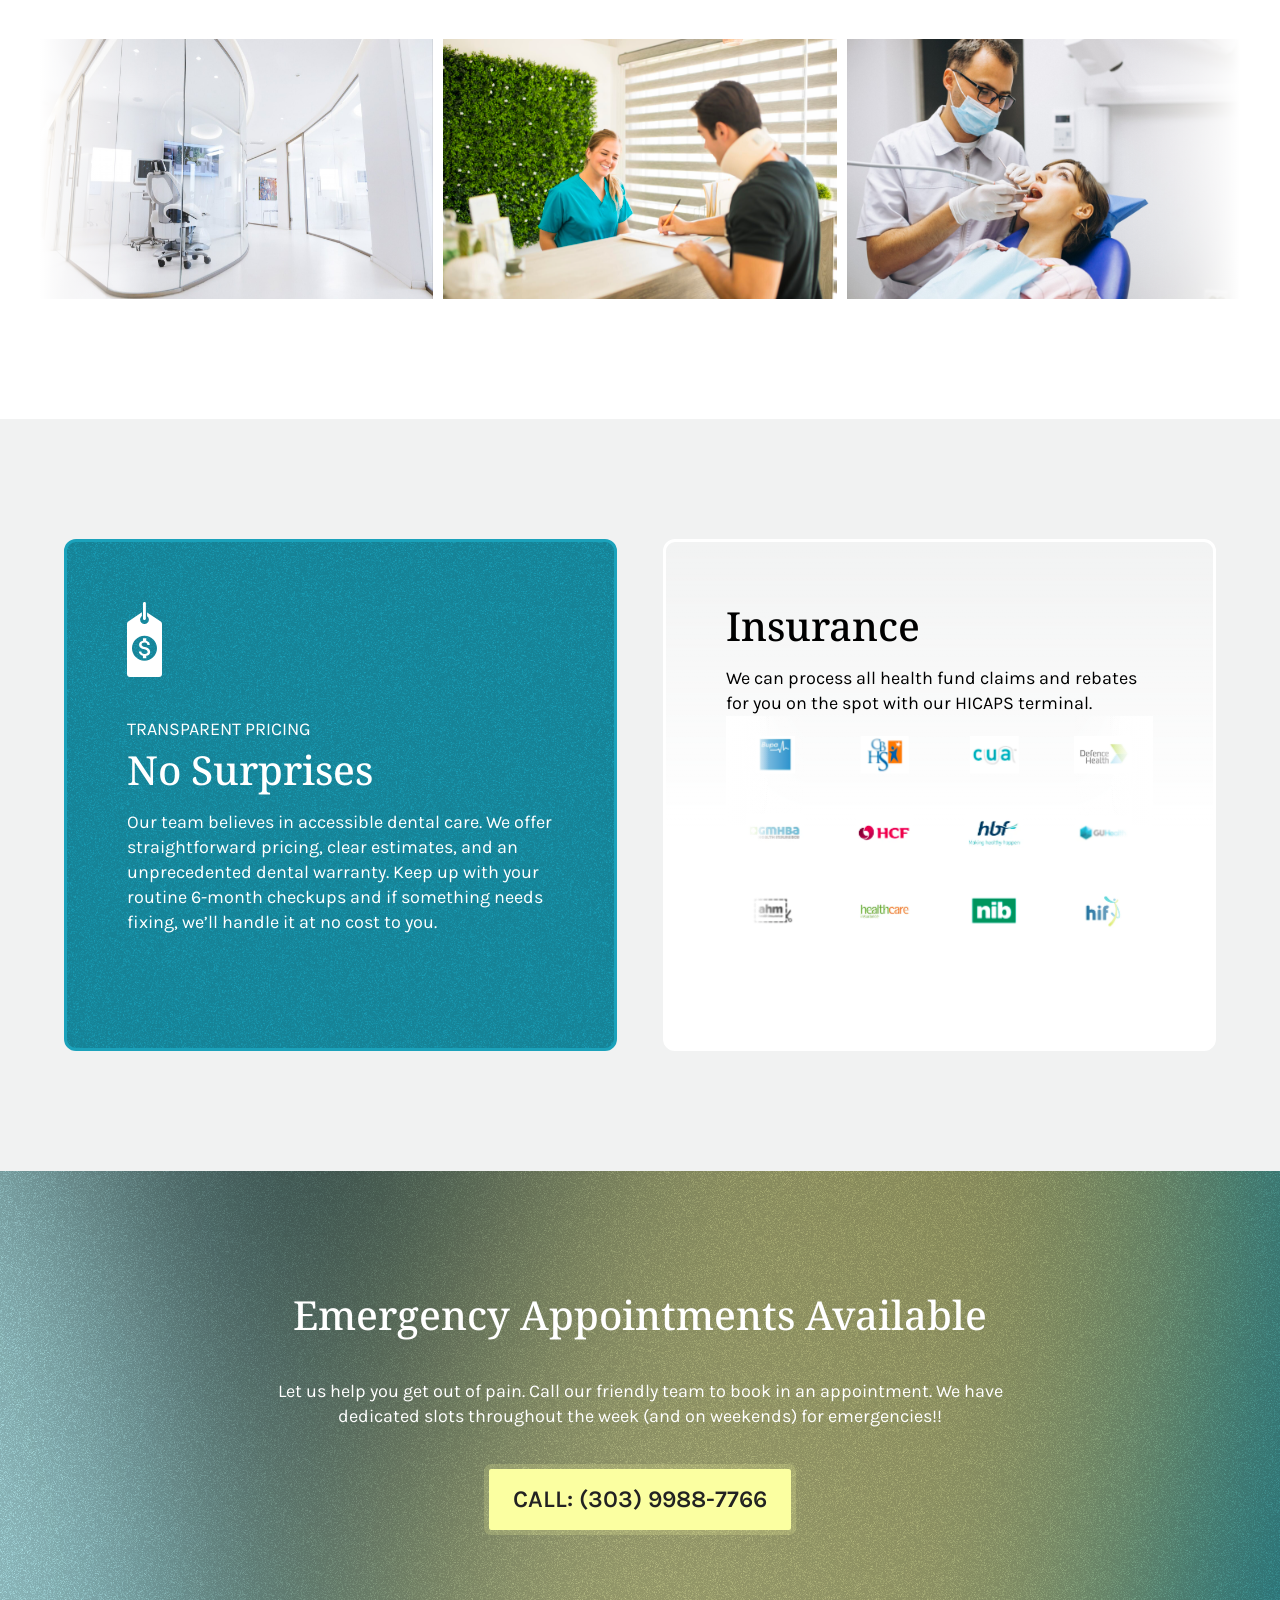
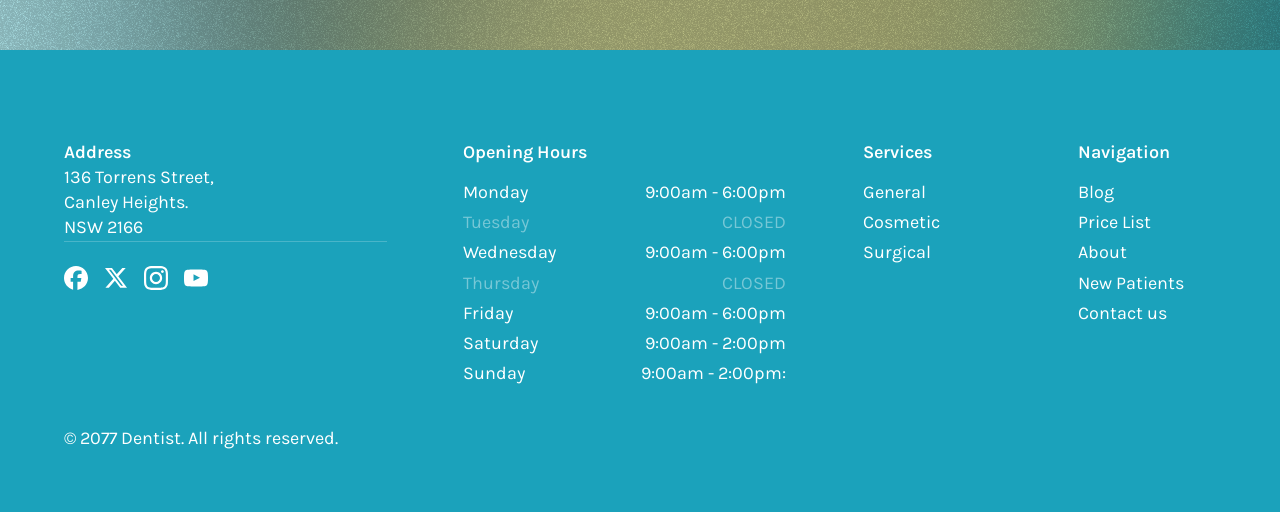
==== commit 8a9e5a80: "u" ====
--- a/index.html
+++ b/index.html
@@ -239,7 +239,8 @@
                 <img src="images/Dentistry-done-right-img.png" alt="">
             </div>
             <div class="img">
-                <img src="images/Dentistry-done-right-img2.svg" alt="">
+                <img src="images/Dentistry-done-right-img2.png" alt="">
+                <img src="images/Dentistry-done-right-img3.png" alt="">
             </div>
         </div>
     </div>
--- a/style/pages/home.css
+++ b/style/pages/home.css
@@ -6,6 +6,7 @@
 }
 
 .hero {
+    min-height: 597px;
     background-image: url(/images/hero-bgr.png);
 }
 
@@ -383,13 +384,35 @@
     color: var(--white);
 }
 
+
 .Dentistry-Done-Right .img img {
     width: 226px;
+    height: 226px;
     position: absolute;
     bottom: 0;
     right: 0;
 }
-
+.Dentistry-Done-Right .img {
+    width: 226px;
+    height: 226px;
+    position: absolute;
+    bottom: 0;
+    right: 0;
+    background-color: var(--white);
+    border-radius: 50%;
+}
+.Dentistry-Done-Right .img .rotate{
+    animation-name: img-rotate;
+    animation-timing-function: ease;
+    animation-iteration-count: infinite;
+    animation-delay: 10s;
+    
+}
+@keyframes img-rotate {
+    100%{
+        transform: rotate(360deg);
+    }
+}
 /* --------------------------------dr.brendan-------------------------- */
 .Dr-Brendan {
     padding-top: 120px;
